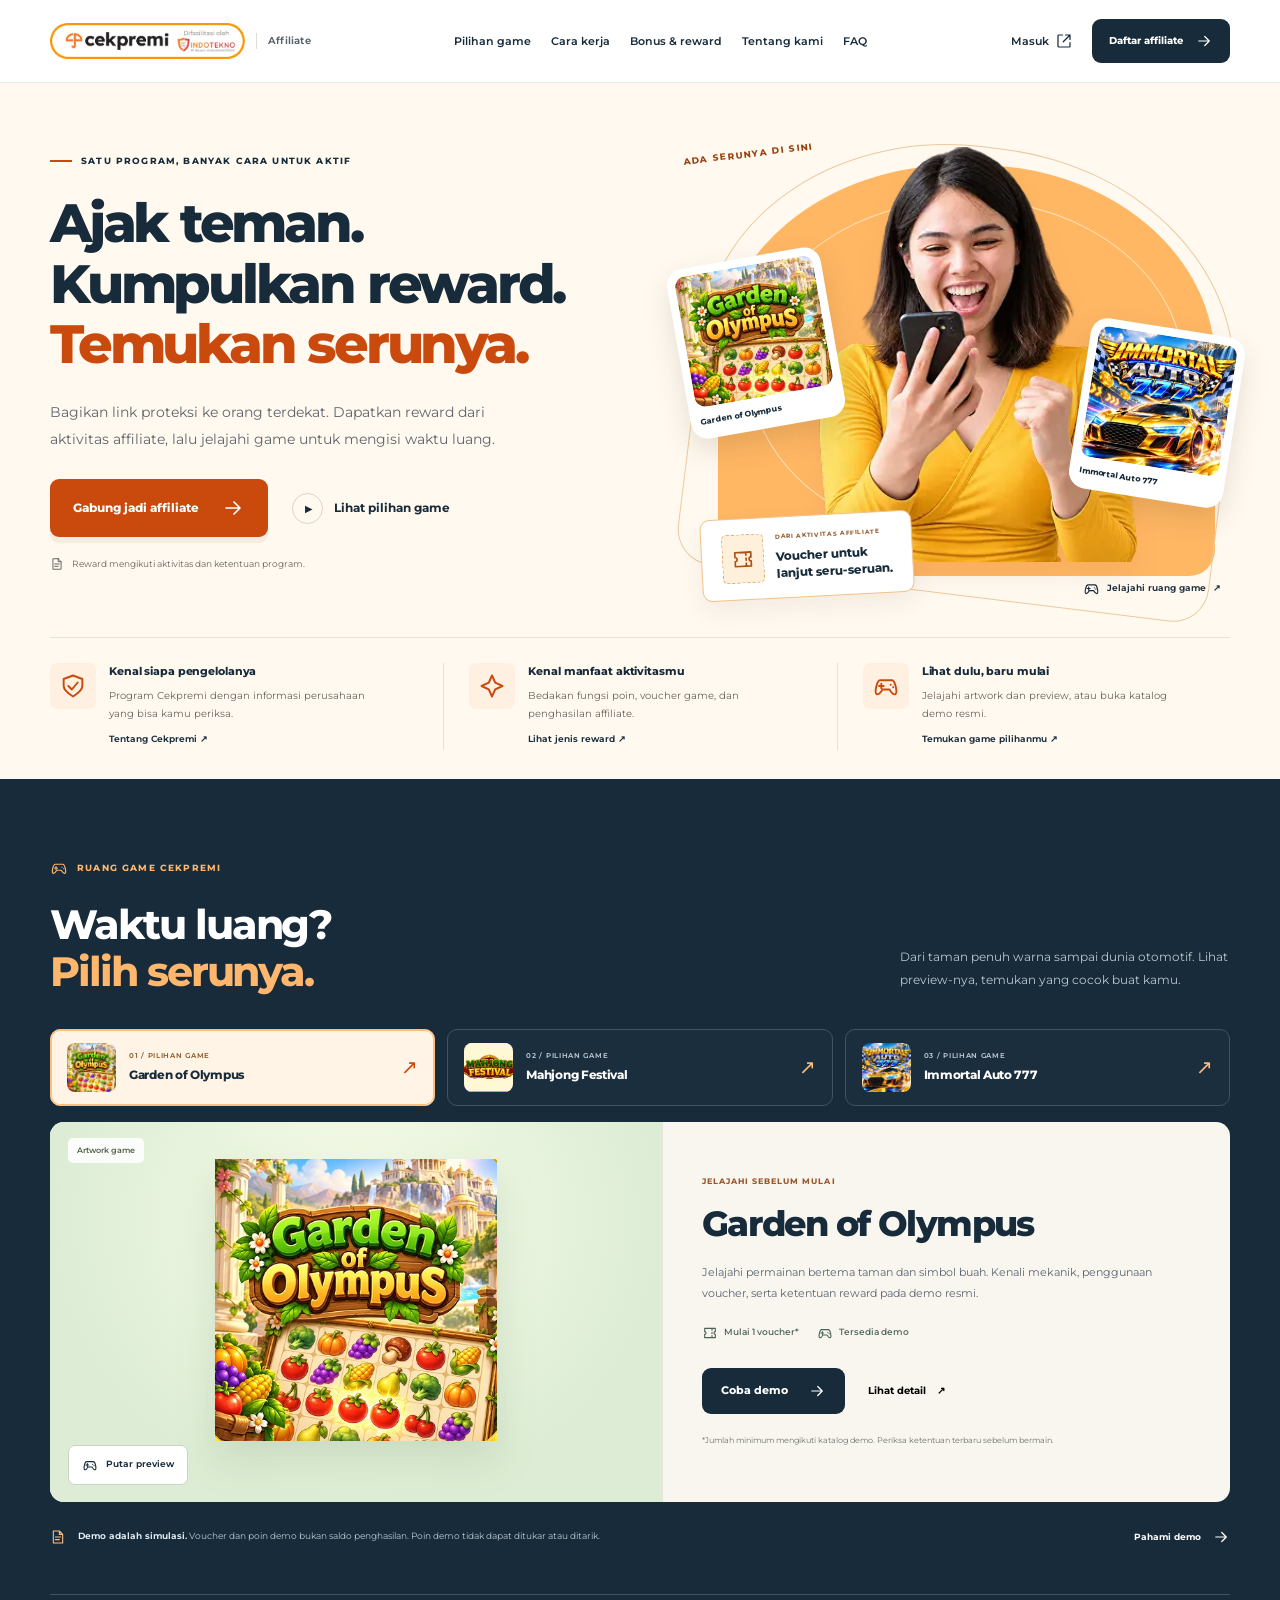
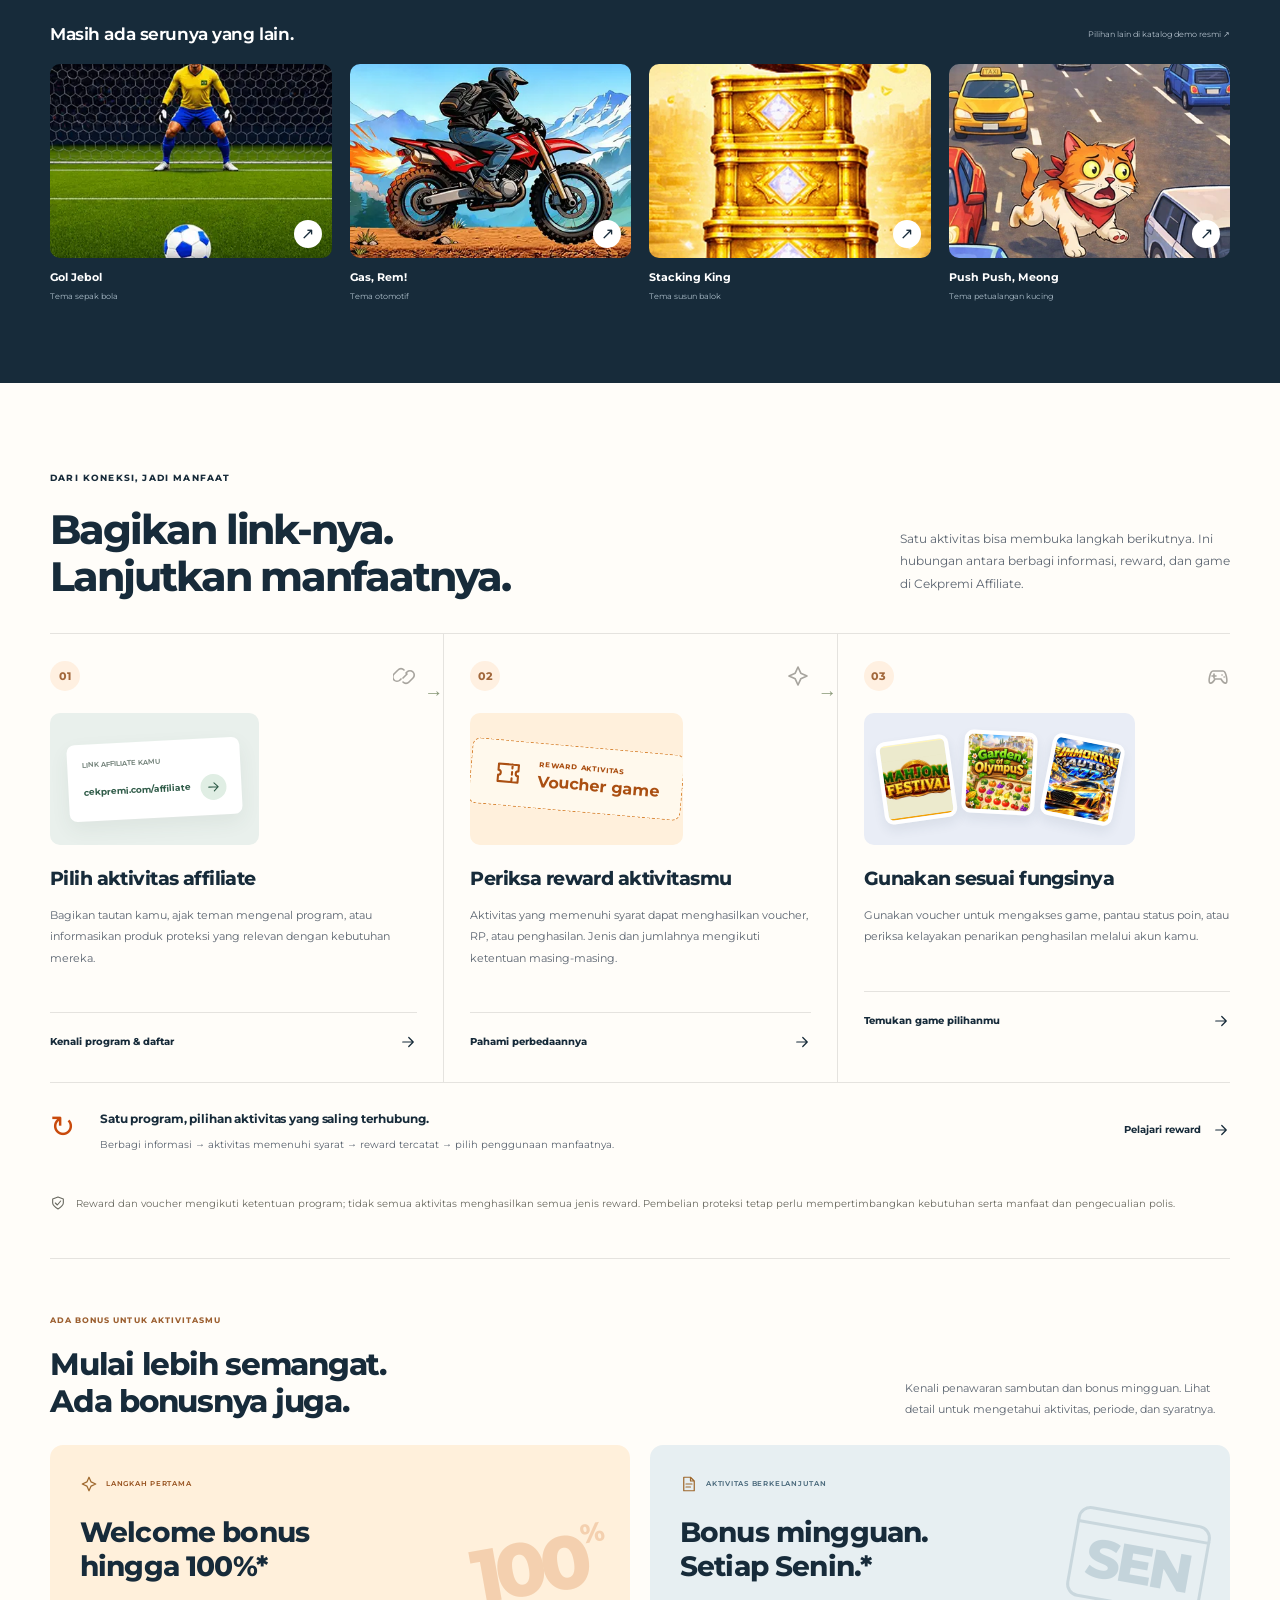
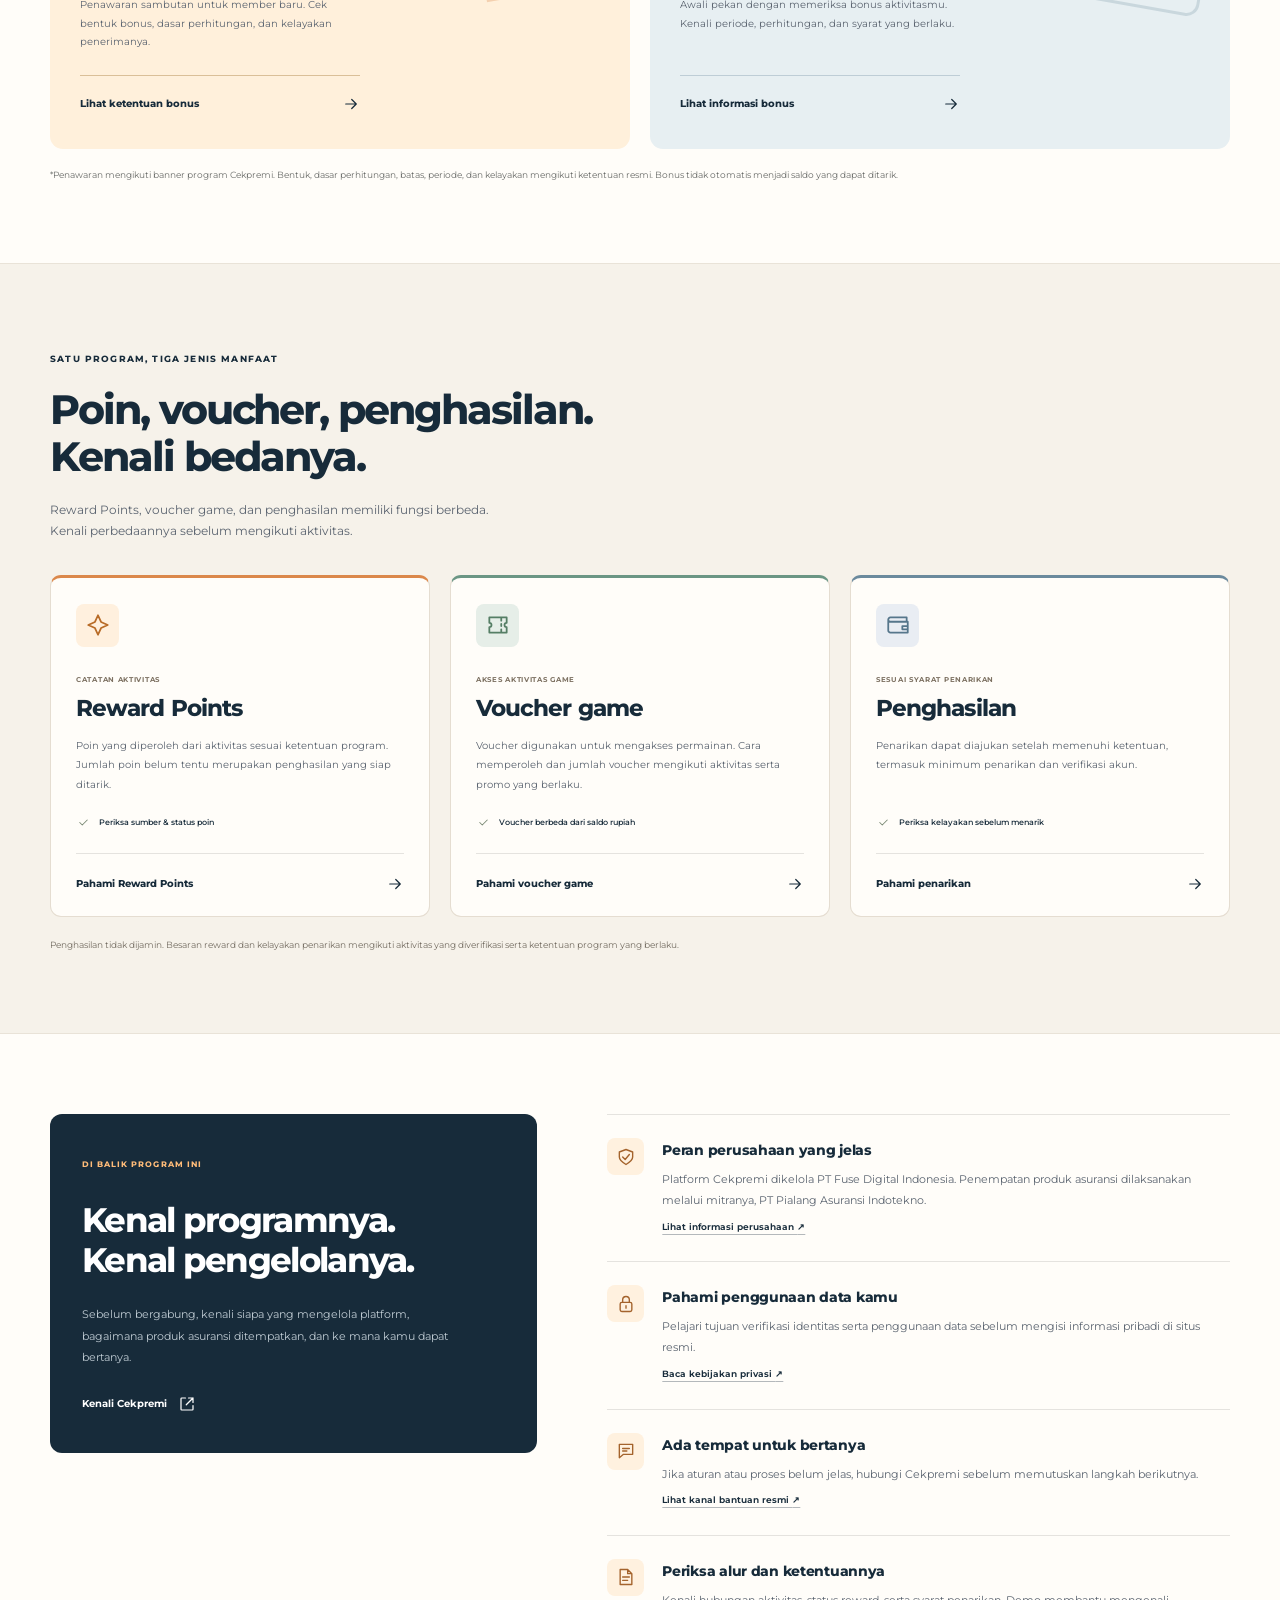
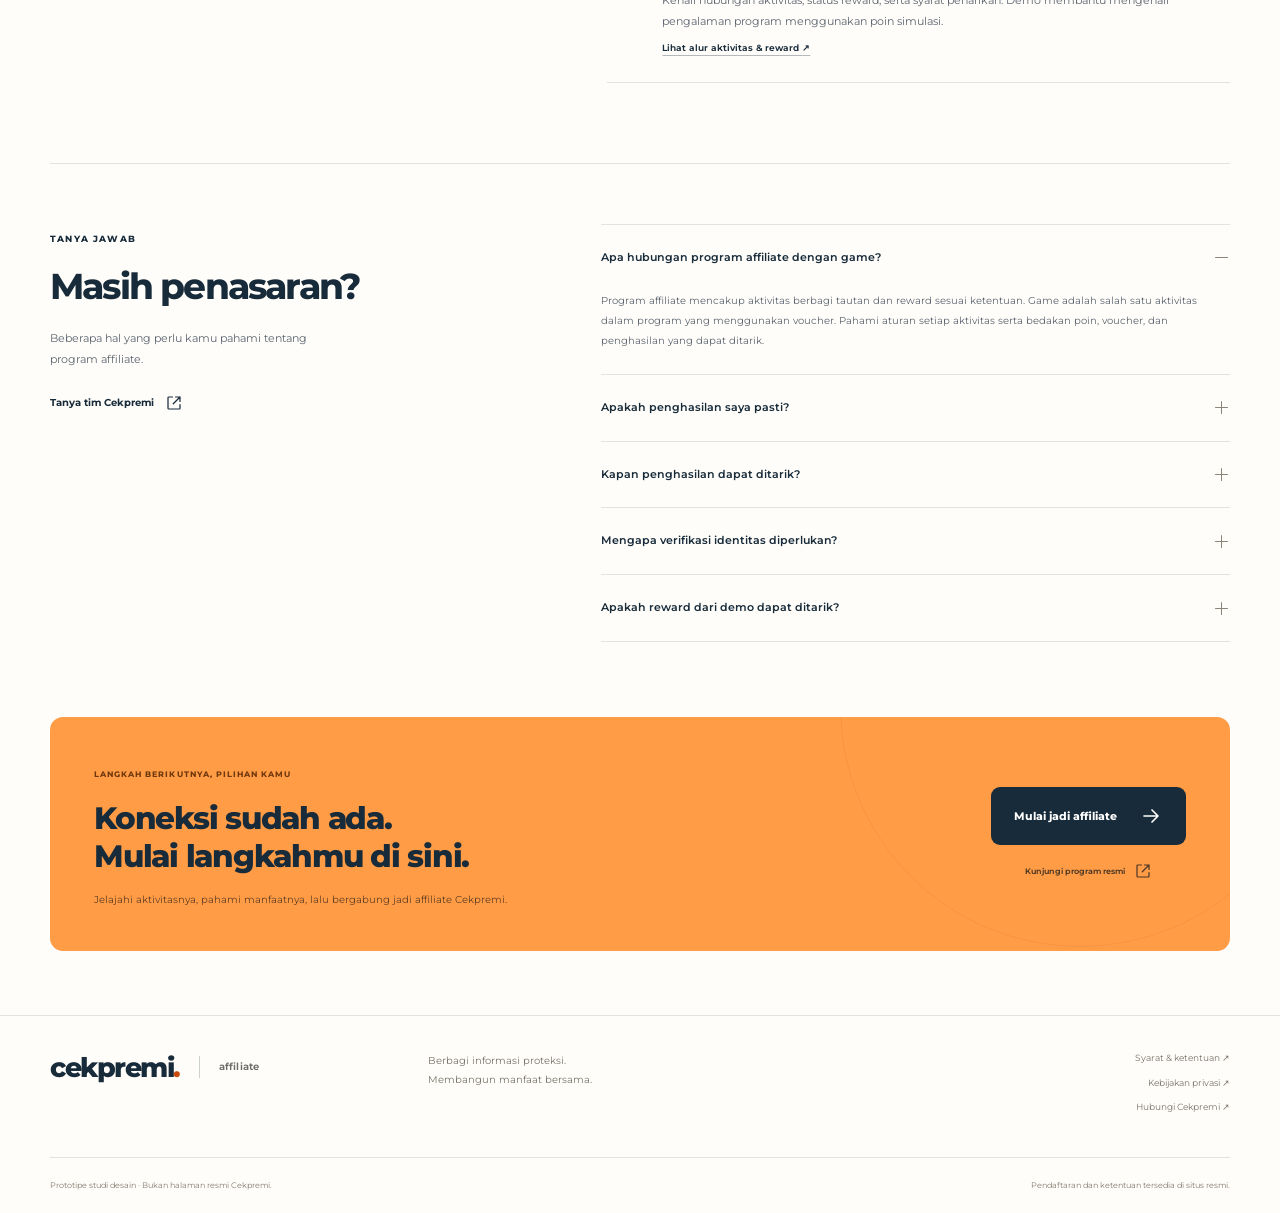
==== index.html @ 70b93140 "first commit" ====
<!doctype html>
<html lang="id">
<head>
  <meta charset="utf-8">
  <meta name="viewport" content="width=device-width, initial-scale=1">
  <meta name="theme-color" content="#172b3a">
  <meta name="description" content="Jelajahi game Cekpremi Affiliate, coba demo, dan pahami hubungan aktivitas affiliate, voucher, poin, serta penghasilan.">
  <title>Cekpremi Affiliate — Ajak teman, temukan serunya</title>
  <link rel="icon" href="assets/favicon.svg" type="image/svg+xml">
  <link rel="stylesheet" href="styles.css">
  <link rel="preload" href="assets/fonts/montserrat-latin.woff2" as="font" type="font/woff2" crossorigin>
  <link rel="stylesheet" href="campaign.css">
  <script src="script.js" defer></script>
</head>
<body>
  <svg class="icon-library" xmlns="http://www.w3.org/2000/svg" aria-hidden="true">
    <symbol id="i-arrow" viewBox="0 0 24 24"><path d="M5 12h14m-6-6 6 6-6 6"/></symbol>
    <symbol id="i-external" viewBox="0 0 24 24"><path d="M14 4h6v6m0-6-9 9M10 4H5a1 1 0 0 0-1 1v14a1 1 0 0 0 1 1h14a1 1 0 0 0 1-1v-5"/></symbol>
    <symbol id="i-check" viewBox="0 0 24 24"><path d="m6 12 4 4 8-8"/></symbol>
    <symbol id="i-shield" viewBox="0 0 24 24"><path d="M12 3 4 6v6c0 4 8 9 8 9s8-5 8-9V6l-8-3Z"/><path d="m8 12 3 3 5-6"/></symbol>
    <symbol id="i-link" viewBox="0 0 24 24"><path d="m10 14 4-4m-6 5-1 1a4 4 0 0 1-6-6l4-4a4 4 0 0 1 6 0m2 3 1-1a4 4 0 0 1 6 6l-4 4a4 4 0 0 1-6 0"/></symbol>
    <symbol id="i-points" viewBox="0 0 24 24"><path d="m12 3 2.8 6.2L21 12l-6.2 2.8L12 21l-2.8-6.2L3 12l6.2-2.8L12 3Z"/></symbol>
    <symbol id="i-ticket" viewBox="0 0 24 24"><path d="M4 5h16v5a2 2 0 0 0 0 4v5H4v-5a2 2 0 0 0 0-4V5Zm11 0v3m0 3v2m0 3v3"/></symbol>
    <symbol id="i-wallet" viewBox="0 0 24 24"><path d="M20 8V5H5a2 2 0 0 0 0 4h16v10H5a2 2 0 0 1-2-2V7m18 6h-5v3h5"/></symbol>
    <symbol id="i-file" viewBox="0 0 24 24"><path d="M14 3H5v18h14V8l-5-5Zm0 0v5h5M8 12h8m-8 4h6"/></symbol>
    <symbol id="i-chat" viewBox="0 0 24 24"><path d="M4 4h16v12H9l-5 4V4Zm4 5h8m-8 3h5"/></symbol>
    <symbol id="i-lock" viewBox="0 0 24 24"><rect x="5" y="10" width="14" height="11" rx="2"/><path d="M8 10V7a4 4 0 0 1 8 0v3m-4 4v3"/></symbol>
    <symbol id="i-game" viewBox="0 0 24 24"><path d="M7 7h10c3 0 5 11 3 12-2 1-5-4-5-4H9s-3 5-5 4C2 18 4 7 7 7Zm1 3v4m-2-2h4m6-1h.1m2 2h.1"/></symbol>
  </svg>

  <a class="skip-link" href="#main">Lewati ke konten utama</a>
  <header class="site-header">
    <div class="container header-inner">
      <a class="brand" href="#" aria-label="Cekpremi Affiliate, kembali ke atas">
        <img class="brand-logo" src="assets/brand/cekpremi-logo.webp" width="519" height="96" alt="Cekpremi, difasilitasi oleh Indotekno"><span class="brand-program">Affiliate</span>
      </a>
      <nav class="desktop-nav" aria-label="Navigasi utama">
        <a href="#games">Pilihan game</a><a href="#cara-kerja">Cara kerja</a><a href="#penawaran">Bonus &amp; reward</a><a href="#kepercayaan">Tentang kami</a><a href="#faq">FAQ</a>
      </nav>
      <div class="header-actions">
        <a class="login-link" href="https://www.cekpremi.com/login-from-cp?x=pjdklzX" target="_blank" rel="noopener noreferrer">Masuk <svg class="icon small"><use href="#i-external"/></svg></a>
        <button class="button button-small button-dark" type="button" data-open="registration">Daftar affiliate <svg class="icon small"><use href="#i-arrow"/></svg></button>
        <button class="menu-toggle" type="button" aria-expanded="false" aria-controls="mobile-nav" aria-label="Buka menu navigasi"><span></span><span></span></button>
      </div>
    </div>
    <nav id="mobile-nav" class="mobile-nav" aria-label="Navigasi seluler" hidden>
      <a href="#games">Pilihan game</a><a href="#cara-kerja">Cara kerja</a><a href="#penawaran">Bonus &amp; reward</a><a href="#kepercayaan">Tentang kami</a><a href="#faq">FAQ</a><a href="https://www.cekpremi.com/login-from-cp?x=pjdklzX" target="_blank" rel="noopener noreferrer">Masuk ke Cekpremi ↗</a>
    </nav>
  </header>

  <main id="main">
    <section class="hero campaign-hero" aria-labelledby="hero-title">
      <div class="container hero-grid">
        <div class="hero-copy">
          <span class="eyebrow"><span class="eyebrow-line"></span> SATU PROGRAM, BANYAK CARA UNTUK AKTIF</span>
          <h1 id="hero-title">Ajak teman.<br>Kumpulkan reward.<br><span class="accent-word">Temukan serunya.</span></h1>
          <p class="hero-lead">Bagikan link proteksi ke orang terdekat. Dapatkan reward dari aktivitas affiliate, lalu jelajahi game untuk mengisi waktu luang.</p>
          <div class="hero-actions"><button class="button button-orange" type="button" data-open="registration">Gabung jadi affiliate <svg class="icon"><use href="#i-arrow"/></svg></button><a class="text-link" href="#games"><span class="round-play" aria-hidden="true">▶</span>Lihat pilihan game</a></div>
          <p class="hero-note"><svg class="icon small"><use href="#i-file"/></svg>Reward mengikuti aktivitas dan ketentuan program.</p>
        </div>
        <div class="hero-art campaign-art" aria-label="Game dan aktivitas dalam program Cekpremi Affiliate">
          <div class="hero-orbit" aria-hidden="true"></div>
          <span class="hero-art-label">ADA SERUNYA DI SINI</span>
          <img class="member-portrait" src="assets/brand/member-portrait.webp" width="333" height="390" alt="Visual kampanye Cekpremi: perempuan memakai ponsel." fetchpriority="high">
          <div class="hero-game hero-game-garden"><img src="assets/games/garden-cover.webp" width="404" height="404" alt="Artwork Garden of Olympus"><span>Garden of Olympus</span></div>
          <div class="hero-game hero-game-auto"><img src="assets/games/immortal-cover.webp" width="404" height="404" alt="Artwork Immortal Auto 777"><span>Immortal Auto 777</span></div>
          <div class="hero-voucher"><span class="hero-voucher-icon"><svg class="icon"><use href="#i-ticket"/></svg></span><span><small>DARI AKTIVITAS AFFILIATE</small><strong>Voucher untuk<br>lanjut seru-seruan.</strong></span></div>
          <a class="hero-library-link" href="#games"><svg class="icon small"><use href="#i-game"/></svg>Jelajahi ruang game <span aria-hidden="true">↗</span></a>
        </div>
      </div>
      <div class="container hero-principles program-summary" aria-label="Ringkasan program sebelum bergabung">
        <article><svg class="icon"><use href="#i-shield"/></svg><div><strong>Kenal siapa pengelolanya</strong><p>Program Cekpremi dengan informasi perusahaan yang bisa kamu periksa.</p><a href="#kepercayaan">Tentang Cekpremi <span aria-hidden="true">↗</span></a></div></article>
        <article><svg class="icon"><use href="#i-points"/></svg><div><strong>Kenal manfaat aktivitasmu</strong><p>Bedakan fungsi poin, voucher game, dan penghasilan affiliate.</p><a href="#reward">Lihat jenis reward <span aria-hidden="true">↗</span></a></div></article>
        <article><svg class="icon"><use href="#i-game"/></svg><div><strong>Lihat dulu, baru mulai</strong><p>Jelajahi artwork dan preview, atau buka katalog demo resmi.</p><a href="#games">Temukan game pilihanmu <span aria-hidden="true">↗</span></a></div></article>
      </div>
    </section>

    <section id="games" class="section games-section" aria-labelledby="games-title">
      <div class="container">
        <div class="section-heading split-heading"><div><span class="eyebrow"><svg class="icon small"><use href="#i-game"/></svg> RUANG GAME CEKPREMI</span><h2 id="games-title">Waktu luang?<br><span>Pilih serunya.</span></h2></div><p>Dari taman penuh warna sampai dunia otomotif. Lihat preview-nya, temukan yang cocok buat kamu.</p></div>
        <div class="game-picker" role="tablist" aria-label="Pilih game unggulan">
          <button type="button" id="game-tab-garden" class="game-choice" role="tab" aria-selected="true" aria-controls="featured-game" data-game="garden"><img src="assets/games/garden-cover.webp" alt="" width="58" height="58"><span><small>01 / PILIHAN GAME</small><strong>Garden of Olympus</strong></span><span class="choice-arrow" aria-hidden="true">↗</span></button>
          <button type="button" id="game-tab-mahjong" class="game-choice" role="tab" aria-selected="false" aria-controls="featured-game" tabindex="-1" data-game="mahjong"><img src="assets/games/mahjong-cover.webp" alt="" width="58" height="58"><span><small>02 / PILIHAN GAME</small><strong>Mahjong Festival</strong></span><span class="choice-arrow" aria-hidden="true">↗</span></button>
          <button type="button" id="game-tab-immortal" class="game-choice" role="tab" aria-selected="false" aria-controls="featured-game" tabindex="-1" data-game="immortal"><img src="assets/games/immortal-cover.webp" alt="" width="58" height="58"><span><small>03 / PILIHAN GAME</small><strong>Immortal Auto 777</strong></span><span class="choice-arrow" aria-hidden="true">↗</span></button>
        </div>
        <article id="featured-game" class="featured-game" role="tabpanel" aria-labelledby="game-tab-garden" tabindex="0">
          <div class="game-visual"><span id="preview-status" class="visual-badge">Artwork game</span><img id="featured-game-image" src="assets/games/garden-cover.webp" alt="Artwork asli Garden of Olympus dari katalog Cekpremi." width="800" height="419" loading="lazy"><button id="preview-toggle" type="button" class="preview-toggle" aria-pressed="false"><svg class="icon small"><use href="#i-game"/></svg><span>Putar preview</span></button></div>
          <div class="featured-copy"><span class="eyebrow">JELAJAHI SEBELUM MULAI</span><h3 id="featured-game-title">Garden of Olympus</h3><p id="featured-game-description">Jelajahi permainan bertema taman dan simbol buah. Kenali mekanik, penggunaan voucher, serta ketentuan reward pada demo resmi.</p><div class="game-facts"><span><svg class="icon small"><use href="#i-ticket"/></svg>Mulai 1 voucher*</span><span><svg class="icon small"><use href="#i-game"/></svg>Tersedia demo</span></div><div class="featured-actions"><button class="button button-dark" type="button" data-demo>Coba demo <svg class="icon small"><use href="#i-arrow"/></svg></button><button class="text-link" type="button" data-game-details>Lihat detail <span aria-hidden="true">↗</span></button></div><p class="game-fineprint">*Jumlah minimum mengikuti katalog demo. Periksa ketentuan terbaru sebelum bermain.</p></div>
        </article>
        <div class="demo-disclosure"><svg class="icon small"><use href="#i-file"/></svg><p><strong>Demo adalah simulasi.</strong> Voucher dan poin demo bukan saldo penghasilan. Poin demo tidak dapat ditukar atau ditarik.</p><button class="text-link" type="button" data-open="game">Pahami demo <svg class="icon small"><use href="#i-arrow"/></svg></button></div>
        <div class="game-library">
          <div class="library-heading"><h3>Masih ada serunya yang lain.</h3><span>Pilihan lain di katalog demo resmi ↗</span></div>
          <div class="library-grid">
            <a class="library-game" href="https://www.cekpremi.com/affiliate/dashboard/dm/games/pjdklzX/Public-Page?x=pjdklzX&amp;project=Public-Page" target="_blank" rel="noopener noreferrer" aria-label="Lihat Gol Jebol di katalog demo resmi (tab baru)"><div class="library-game-art"><img src="assets/games/gol-cover.webp" width="404" height="404" loading="lazy" alt="Artwork Gol Jebol"><span class="library-arrow" aria-hidden="true">↗</span></div><strong>Gol Jebol</strong><small>Tema sepak bola</small></a>
            <a class="library-game" href="https://www.cekpremi.com/affiliate/dashboard/dm/games/pjdklzX/Public-Page?x=pjdklzX&amp;project=Public-Page" target="_blank" rel="noopener noreferrer" aria-label="Lihat Gas, Rem! di katalog demo resmi (tab baru)"><div class="library-game-art"><img src="assets/games/gas-cover.webp" width="404" height="404" loading="lazy" alt="Artwork Gas, Rem!"><span class="library-arrow" aria-hidden="true">↗</span></div><strong>Gas, Rem!</strong><small>Tema otomotif</small></a>
            <a class="library-game" href="https://www.cekpremi.com/affiliate/dashboard/dm/games/pjdklzX/Public-Page?x=pjdklzX&amp;project=Public-Page" target="_blank" rel="noopener noreferrer" aria-label="Lihat Stacking King di katalog demo resmi (tab baru)"><div class="library-game-art"><img src="assets/games/stacking-cover.webp" width="404" height="404" loading="lazy" alt="Artwork Stacking King"><span class="library-arrow" aria-hidden="true">↗</span></div><strong>Stacking King</strong><small>Tema susun balok</small></a>
            <a class="library-game" href="https://www.cekpremi.com/affiliate/dashboard/dm/games/pjdklzX/Public-Page?x=pjdklzX&amp;project=Public-Page" target="_blank" rel="noopener noreferrer" aria-label="Lihat Push Push, Meong di katalog demo resmi (tab baru)"><div class="library-game-art"><img src="assets/games/meong-cover.webp" width="404" height="404" loading="lazy" alt="Artwork Push Push, Meong"><span class="library-arrow" aria-hidden="true">↗</span></div><strong>Push Push, Meong</strong><small>Tema petualangan kucing</small></a>
          </div>
        </div>
      </div>
    </section>

    <section id="cara-kerja" class="section how-section" aria-labelledby="how-title">
      <div class="container">
        <div class="section-heading split-heading"><div><span class="eyebrow">DARI KONEKSI, JADI MANFAAT</span><h2 id="how-title">Bagikan link-nya.<br>Lanjutkan manfaatnya.</h2></div><p>Satu aktivitas bisa membuka langkah berikutnya. Ini hubungan antara berbagi informasi, reward, dan game di Cekpremi Affiliate.</p></div>
        <div class="activity-flow">
          <article class="activity-card"><div class="activity-top"><span class="step-number">01</span><span class="activity-icon"><svg class="icon"><use href="#i-link"/></svg></span></div><div class="activity-scene scene-share" aria-label="Ilustrasi tautan affiliate"><div class="share-sample"><small>LINK AFFILIATE KAMU</small><span>cekpremi.com/affiliate <svg class="icon"><use href="#i-arrow"/></svg></span></div></div><h3>Pilih aktivitas affiliate</h3><p>Bagikan tautan kamu, ajak teman mengenal program, atau informasikan produk proteksi yang relevan dengan kebutuhan mereka.</p><div class="activity-tags"><span>Bagikan tautan</span><span>Ajak teman</span><span>Informasikan proteksi</span></div><button class="card-link" type="button" data-open="registration">Kenali program &amp; daftar <svg class="icon small"><use href="#i-arrow"/></svg></button></article>
          <article class="activity-card"><div class="activity-top"><span class="step-number">02</span><span class="activity-icon"><svg class="icon"><use href="#i-points"/></svg></span></div><div class="activity-scene scene-voucher" aria-label="Ilustrasi voucher game"><div class="sample-ticket"><svg class="icon"><use href="#i-ticket"/></svg><span><small>REWARD AKTIVITAS</small><strong>Voucher game</strong></span></div></div><h3>Periksa reward aktivitasmu</h3><p>Aktivitas yang memenuhi syarat dapat menghasilkan voucher, RP, atau penghasilan. Jenis dan jumlahnya mengikuti ketentuan masing-masing.</p><div class="activity-tags"><span>Voucher game</span><span>Reward Points</span><span>Penghasilan affiliate</span></div><a class="card-link" href="#reward">Pahami perbedaannya <svg class="icon small"><use href="#i-arrow"/></svg></a></article>
          <article class="activity-card"><div class="activity-top"><span class="step-number">03</span><span class="activity-icon"><svg class="icon"><use href="#i-game"/></svg></span></div><div class="activity-scene scene-games" aria-label="Pilihan game"><img src="assets/games/mahjong-cover.webp" width="73" height="83" loading="lazy" alt="Mahjong Festival"><img src="assets/games/garden-cover.webp" width="73" height="83" loading="lazy" alt="Garden of Olympus"><img src="assets/games/immortal-cover.webp" width="73" height="83" loading="lazy" alt="Immortal Auto 777"></div><h3>Gunakan sesuai fungsinya</h3><p>Gunakan voucher untuk mengakses game, pantau status poin, atau periksa kelayakan penarikan penghasilan melalui akun kamu.</p><div class="activity-tags"><span>Jelajahi game</span><span>Pantau progres</span><span>Periksa penarikan</span></div><a class="card-link" href="#games">Temukan game pilihanmu <svg class="icon small"><use href="#i-arrow"/></svg></a></article>
        </div>
        <div class="benefit-cycle"><span class="cycle-symbol" aria-hidden="true">↻</span><div><strong>Satu program, pilihan aktivitas yang saling terhubung.</strong><p>Berbagi informasi → aktivitas memenuhi syarat → reward tercatat → pilih penggunaan manfaatnya.</p></div><a class="text-link" href="#reward">Pelajari reward <svg class="icon small"><use href="#i-arrow"/></svg></a></div>
        <div class="how-footnote"><svg class="icon small"><use href="#i-shield"/></svg><p>Reward dan voucher mengikuti ketentuan program; tidak semua aktivitas menghasilkan semua jenis reward. Pembelian proteksi tetap perlu mempertimbangkan kebutuhan serta manfaat dan pengecualian polis.</p></div>
        <div id="penawaran" class="offers-area" aria-labelledby="offers-title">
          <div class="offers-heading"><div><span class="eyebrow">ADA BONUS UNTUK AKTIVITASMU</span><h3 id="offers-title">Mulai lebih semangat.<br>Ada bonusnya juga.</h3></div><p>Kenali penawaran sambutan dan bonus mingguan. Lihat detail untuk mengetahui aktivitas, periode, dan syaratnya.</p></div>
          <div class="offers-grid">
            <article class="offer-card"><div class="offer-label"><svg class="icon small"><use href="#i-points"/></svg><span>LANGKAH PERTAMA</span></div><span class="offer-graphic" aria-hidden="true">100<small>%</small></span><h4>Welcome bonus<br>hingga 100%*</h4><p>Penawaran sambutan untuk member baru. Cek bentuk bonus, dasar perhitungan, dan kelayakan penerimanya.</p><button class="card-link" type="button" data-open="welcome">Lihat ketentuan bonus <svg class="icon small"><use href="#i-arrow"/></svg></button></article>
            <article class="offer-card"><div class="offer-label"><svg class="icon small"><use href="#i-file"/></svg><span>AKTIVITAS BERKELANJUTAN</span></div><span class="offer-graphic offer-graphic-calendar" aria-hidden="true">SEN</span><h4>Bonus mingguan.<br>Setiap Senin.*</h4><p>Awali pekan dengan memeriksa bonus aktivitasmu. Kenali periode, perhitungan, dan syarat yang berlaku.</p><button class="card-link" type="button" data-open="weekly">Lihat informasi bonus <svg class="icon small"><use href="#i-arrow"/></svg></button></article>
          </div>
          <p class="offers-note">*Penawaran mengikuti banner program Cekpremi. Bentuk, dasar perhitungan, batas, periode, dan kelayakan mengikuti ketentuan resmi. Bonus tidak otomatis menjadi saldo yang dapat ditarik.</p>
        </div>
      </div>
    </section>

    <section id="reward" class="section rewards-section" aria-labelledby="reward-title">
      <div class="container">
        <div class="section-heading centered"><span class="eyebrow">SATU PROGRAM, TIGA JENIS MANFAAT</span><h2 id="reward-title">Poin, voucher, penghasilan.<br>Kenali bedanya.</h2><p>Reward Points, voucher game, dan penghasilan memiliki fungsi berbeda.<br class="desktop-break"> Kenali perbedaannya sebelum mengikuti aktivitas.</p></div>
        <div class="reward-grid">
          <article class="reward-card"><span class="reward-icon points"><svg class="icon"><use href="#i-points"/></svg></span><span class="card-category">CATATAN AKTIVITAS</span><h3>Reward Points</h3><p>Poin yang diperoleh dari aktivitas sesuai ketentuan program. Jumlah poin belum tentu merupakan penghasilan yang siap ditarik.</p><div class="card-rule"><svg class="icon small"><use href="#i-check"/></svg>Periksa sumber &amp; status poin</div><button class="card-link" type="button" data-reward="points">Pahami Reward Points <svg class="icon small"><use href="#i-arrow"/></svg></button></article>
          <article class="reward-card"><span class="reward-icon voucher"><svg class="icon"><use href="#i-ticket"/></svg></span><span class="card-category">AKSES AKTIVITAS GAME</span><h3>Voucher game</h3><p>Voucher digunakan untuk mengakses permainan. Cara memperoleh dan jumlah voucher mengikuti aktivitas serta promo yang berlaku.</p><div class="card-rule"><svg class="icon small"><use href="#i-check"/></svg>Voucher berbeda dari saldo rupiah</div><button class="card-link" type="button" data-reward="voucher">Pahami voucher game <svg class="icon small"><use href="#i-arrow"/></svg></button></article>
          <article class="reward-card"><span class="reward-icon income"><svg class="icon"><use href="#i-wallet"/></svg></span><span class="card-category">SESUAI SYARAT PENARIKAN</span><h3>Penghasilan</h3><p>Penarikan dapat diajukan setelah memenuhi ketentuan, termasuk minimum penarikan dan verifikasi akun.</p><div class="card-rule"><svg class="icon small"><use href="#i-check"/></svg>Periksa kelayakan sebelum menarik</div><button class="card-link" type="button" data-reward="income">Pahami penarikan <svg class="icon small"><use href="#i-arrow"/></svg></button></article>
        </div>
        <p class="reward-disclaimer">Penghasilan tidak dijamin. Besaran reward dan kelayakan penarikan mengikuti aktivitas yang diverifikasi serta ketentuan program yang berlaku.</p>
      </div>
    </section>

    <section id="kepercayaan" class="section trust-section" aria-labelledby="trust-title">
      <div class="container trust-grid">
        <div class="trust-copy"><span class="eyebrow">DI BALIK PROGRAM INI</span><h2 id="trust-title">Kenal programnya.<br>Kenal pengelolanya.</h2><p>Sebelum bergabung, kenali siapa yang mengelola platform, bagaimana produk asuransi ditempatkan, dan ke mana kamu dapat bertanya.</p><a class="text-link" href="https://www.cekpremi.com/tentang-kami" target="_blank" rel="noopener noreferrer">Kenali Cekpremi <svg class="icon small"><use href="#i-external"/></svg></a></div>
        <div class="trust-list">
          <article class="trust-item"><span class="trust-item-icon"><svg class="icon"><use href="#i-shield"/></svg></span><div><h3>Peran perusahaan yang jelas</h3><p>Platform Cekpremi dikelola PT Fuse Digital Indonesia. Penempatan produk asuransi dilaksanakan melalui mitranya, PT Pialang Asuransi Indotekno.</p><a href="https://www.cekpremi.com/tentang-kami" target="_blank" rel="noopener noreferrer">Lihat informasi perusahaan <span aria-hidden="true">↗</span></a></div></article>
          <article class="trust-item"><span class="trust-item-icon"><svg class="icon"><use href="#i-lock"/></svg></span><div><h3>Pahami penggunaan data kamu</h3><p>Pelajari tujuan verifikasi identitas serta penggunaan data sebelum mengisi informasi pribadi di situs resmi.</p><a href="https://www.cekpremi.com/kebijakan-privasi" target="_blank" rel="noopener noreferrer">Baca kebijakan privasi <span aria-hidden="true">↗</span></a></div></article>
          <article class="trust-item"><span class="trust-item-icon"><svg class="icon"><use href="#i-chat"/></svg></span><div><h3>Ada tempat untuk bertanya</h3><p>Jika aturan atau proses belum jelas, hubungi Cekpremi sebelum memutuskan langkah berikutnya.</p><a href="https://www.cekpremi.com/kontak" target="_blank" rel="noopener noreferrer">Lihat kanal bantuan resmi <span aria-hidden="true">↗</span></a></div></article>
          <article class="trust-item"><span class="trust-item-icon"><svg class="icon"><use href="#i-file"/></svg></span><div><h3>Periksa alur dan ketentuannya</h3><p>Kenali hubungan aktivitas, status reward, serta syarat penarikan. Demo membantu mengenali pengalaman program menggunakan poin simulasi.</p><a href="#cara-kerja">Lihat alur aktivitas &amp; reward <span aria-hidden="true">↗</span></a></div></article>
        </div>
      </div>
    </section>

    <section id="faq" class="section faq-section" aria-labelledby="faq-title">
      <div class="container faq-grid"><div class="faq-intro"><span class="eyebrow">TANYA JAWAB</span><h2 id="faq-title">Masih penasaran?</h2><p>Beberapa hal yang perlu kamu pahami tentang program affiliate.</p><a class="text-link" href="https://www.cekpremi.com/kontak" target="_blank" rel="noopener noreferrer">Tanya tim Cekpremi <svg class="icon small"><use href="#i-external"/></svg></a></div>
        <div class="faq-list">
          <details open><summary>Apa hubungan program affiliate dengan game?<span class="faq-plus" aria-hidden="true"></span></summary><div class="faq-answer">Program affiliate mencakup aktivitas berbagi tautan dan reward sesuai ketentuan. Game adalah salah satu aktivitas dalam program yang menggunakan voucher. Pahami aturan setiap aktivitas serta bedakan poin, voucher, dan penghasilan yang dapat ditarik.</div></details>
          <details><summary>Apakah penghasilan saya pasti?<span class="faq-plus" aria-hidden="true"></span></summary><div class="faq-answer">Tidak ada jaminan penghasilan. Reward mengikuti aktivitas yang memenuhi ketentuan program. Estimasi atau jumlah poin tidak otomatis menjadi saldo yang dapat ditarik; periksa status, batas minimum, dan ketentuan yang berlaku.</div></details>
          <details><summary>Kapan penghasilan dapat ditarik?<span class="faq-plus" aria-hidden="true"></span></summary><div class="faq-answer">Menurut informasi program Cekpremi, penarikan dapat diajukan saat akun sudah terverifikasi dan saldo memenuhi minimum penarikan. Periksa nilai minimum, status reward, serta ketentuan terbaru melalui akun resmi kamu.</div></details>
          <details><summary>Mengapa verifikasi identitas diperlukan?<span class="faq-plus" aria-hidden="true"></span></summary><div class="faq-answer">Verifikasi membantu memastikan penghasilan ditarik oleh pemilik akun yang benar. Baca tujuan penggunaan data pada kebijakan privasi Cekpremi sebelum memberikan KTP atau informasi pribadi lainnya.</div></details>
          <details><summary>Apakah reward dari demo dapat ditarik?<span class="faq-plus" aria-hidden="true"></span></summary><div class="faq-answer">Tidak. Voucher dan Reward Points pada demo digunakan untuk simulasi. Poin demo tidak dapat digunakan sebagai penghasilan, ditukar, atau ditarik.</div></details>
        </div>
      </div>
    </section>

    <section class="closing-section" aria-labelledby="closing-title"><div class="container"><div class="closing-banner"><div><span class="eyebrow">LANGKAH BERIKUTNYA, PILIHAN KAMU</span><h2 id="closing-title">Koneksi sudah ada.<br>Mulai langkahmu di sini.</h2><p>Jelajahi aktivitasnya, pahami manfaatnya, lalu bergabung jadi affiliate Cekpremi.</p></div><div class="closing-actions"><button class="button button-cream" type="button" data-open="registration">Mulai jadi affiliate <svg class="icon"><use href="#i-arrow"/></svg></button><a href="https://www.cekpremi.com/affiliate/home?x=pjdklzX" target="_blank" rel="noopener noreferrer">Kunjungi program resmi <svg class="icon small"><use href="#i-external"/></svg></a></div></div></div></section>
  </main>

  <footer class="site-footer"><div class="container"><div class="footer-top"><a class="brand" href="#" aria-label="Cekpremi Affiliate, kembali ke atas"><span class="brand-name">cekpremi<span class="brand-dot">.</span></span><span class="brand-divider"></span><span class="brand-program">affiliate</span></a><p>Berbagi informasi proteksi.<br>Membangun manfaat bersama.</p><div class="footer-links"><a href="https://www.cekpremi.com/syarat-ketentuan" target="_blank" rel="noopener noreferrer">Syarat &amp; ketentuan <span aria-hidden="true">↗</span></a><a href="https://www.cekpremi.com/kebijakan-privasi" target="_blank" rel="noopener noreferrer">Kebijakan privasi <span aria-hidden="true">↗</span></a><a href="https://www.cekpremi.com/kontak" target="_blank" rel="noopener noreferrer">Hubungi Cekpremi <span aria-hidden="true">↗</span></a></div></div><div class="footer-bottom"><span>Prototipe studi desain · Bukan halaman resmi Cekpremi.</span><span>Pendaftaran dan ketentuan tersedia di situs resmi.</span></div></div></footer>

  <aside class="mobile-conversion" aria-label="Bergabung dengan program affiliate"><div><strong>Cekpremi Affiliate</strong><small>Berbagi manfaat, temukan serunya.</small></div><button class="button button-orange" type="button" data-open="registration">Gabung sekarang <svg class="icon small"><use href="#i-arrow"/></svg></button></aside>

  <dialog id="reward-dialog" class="modal" aria-labelledby="reward-dialog-title"><div class="modal-top"><span class="eyebrow">PAHAMI SEBELUM MENGGUNAKAN</span><button class="modal-close" type="button" data-close aria-label="Tutup penjelasan reward">×</button></div><h2 id="reward-dialog-title">Tentang reward</h2><div class="reward-tabs" role="tablist" aria-label="Jenis reward"><button id="tab-points" type="button" role="tab" aria-selected="true" aria-controls="reward-panel" data-tab="points">Poin</button><button id="tab-voucher" type="button" role="tab" aria-selected="false" aria-controls="reward-panel" tabindex="-1" data-tab="voucher">Voucher</button><button id="tab-income" type="button" role="tab" aria-selected="false" aria-controls="reward-panel" tabindex="-1" data-tab="income">Penghasilan</button></div><div id="reward-panel" class="reward-panel" role="tabpanel" aria-labelledby="tab-points" tabindex="0"></div><a class="button button-dark modal-full-button" href="https://www.cekpremi.com/affiliate/home?x=pjdklzX" target="_blank" rel="noopener noreferrer">Periksa ketentuan di Cekpremi <svg class="icon small"><use href="#i-external"/></svg></a><p class="modal-note">Nilai dan status reward mengikuti ketentuan yang ditampilkan pada akun resmi kamu.</p></dialog>

  <dialog id="registration-dialog" class="modal" aria-labelledby="registration-title"><div class="modal-top"><span class="eyebrow">LANJUT KE SITUS RESMI</span><button class="modal-close" type="button" data-close aria-label="Tutup informasi pendaftaran">×</button></div><span class="dialog-feature-icon"><svg class="icon"><use href="#i-link"/></svg></span><h2 id="registration-title">Langkah pertama,<br>kenali ketentuannya.</h2><p>Kamu akan melanjutkan pendaftaran di situs resmi Cekpremi. Pelajari ketentuan program dan kebijakan privasi sebelum memberikan data pribadi.</p><ul class="dialog-checklist"><li><svg class="icon small"><use href="#i-check"/></svg>Pahami aktivitas dan cara memperoleh reward</li><li><svg class="icon small"><use href="#i-check"/></svg>Periksa syarat penggunaan serta penarikan</li><li><svg class="icon small"><use href="#i-check"/></svg>Baca ketentuan penggunaan data pribadi</li></ul><a class="button button-orange modal-full-button" href="https://www.cekpremi.com/login-from-cp?x=pjdklzX" target="_blank" rel="noopener noreferrer">Lanjut ke Cekpremi <svg class="icon small"><use href="#i-external"/></svg></a><p class="modal-note">Membuka cekpremi.com di tab baru. Tidak ada data yang diminta pada prototipe ini.</p></dialog>

  <dialog id="game-dialog" class="modal" aria-labelledby="game-title"><div class="modal-top"><span class="eyebrow">TENTANG GAME &amp; DEMO</span><button class="modal-close" type="button" data-close aria-label="Tutup informasi demo">×</button></div><span class="dialog-feature-icon"><svg class="icon"><use href="#i-game"/></svg></span><h2 id="game-title">Kenali aktivitasnya.<br>Pahami reward-nya.</h2><p>Aktivitas game dalam program menggunakan voucher. Sebelum bermain, periksa jumlah voucher yang digunakan, mekanik permainan, serta ketentuan reward.</p><div class="info-box"><strong>Demo adalah simulasi.</strong><p>Voucher dan poin demo bukan saldo penghasilan. Poin yang diperoleh pada demo tidak dapat dipakai, ditukar, atau ditarik.</p></div><p class="modal-note">Aturan demo dan program sesungguhnya dapat berbeda. Gunakan informasi terbaru pada situs resmi sebagai rujukan.</p><button class="button button-dark modal-full-button" type="button" data-close>Saya mengerti <svg class="icon small"><use href="#i-check"/></svg></button></dialog>
  <dialog id="game-detail-dialog" class="modal" aria-labelledby="game-detail-title"><div class="modal-top"><span class="eyebrow">KENALI GAME PILIHAN KAMU</span><button class="modal-close" type="button" data-close aria-label="Tutup detail game">×</button></div><img id="game-detail-cover" class="detail-cover" src="assets/games/garden-cover.webp" width="80" height="80" alt=""><h2 id="game-detail-title">Garden of Olympus</h2><p id="game-detail-description"></p><ul class="dialog-checklist"><li><svg class="icon small"><use href="#i-ticket"/></svg>Minimum pada katalog demo: 1 voucher. Periksa ketentuan terbaru pada game yang dipilih.</li><li><svg class="icon small"><use href="#i-file"/></svg>Baca mekanik, aturan penggunaan voucher, serta ketentuan perolehan poin sebelum bermain.</li></ul><div class="info-box"><strong>Kamu akan membuka katalog demo resmi.</strong><p>Pilih game yang ingin dicoba di katalog tersebut. Voucher dan poin demo adalah simulasi; poin demo tidak dapat ditukar atau ditarik.</p></div><a class="button button-dark modal-full-button demo-destination" href="https://www.cekpremi.com/affiliate/dashboard/dm/games/pjdklzX/Public-Page?x=pjdklzX&amp;project=Public-Page" target="_blank" rel="noopener noreferrer">Buka katalog demo <svg class="icon small"><use href="#i-external"/></svg></a></dialog>
  <dialog id="welcome-dialog" class="modal offer-dialog" aria-labelledby="welcome-title"><div class="modal-top"><span class="eyebrow">SEBELUM MENGIKUTI PENAWARAN</span><button class="modal-close" type="button" data-close aria-label="Tutup bonus sambutan">×</button></div><span class="dialog-feature-icon"><svg class="icon"><use href="#i-points"/></svg></span><h2 id="welcome-title">Pahami bonus<br>sambutan kamu.</h2><p>Halaman program Cekpremi menyebut welcome bonus hingga 100%. Untuk memahami manfaatnya, periksa dasar persentase dan ketentuan penawaran yang berlaku.</p><dl class="offer-checklist"><div><dt>Dasar &amp; bentuk bonus</dt><dd>100% dihitung dari nilai apa? Apakah bonus berupa poin, voucher, atau manfaat lain?</dd></div><div><dt>Syarat &amp; batas</dt><dd>Siapa yang berhak, aktivitas apa yang diperlukan, dan berapa maksimum bonusnya?</dd></div><div><dt>Periode &amp; penggunaan</dt><dd>Kapan bonus berlaku, bagaimana cara klaim, dan apa syarat penggunaannya?</dd></div></dl><div class="info-box"><strong>Rincian penawaran perlu diperiksa.</strong><p>Penjelasan ini tidak menetapkan besaran atau syarat bonus. Konfirmasikan ketentuannya melalui situs atau tim Cekpremi sebelum mengikuti penawaran.</p></div><a class="button button-dark modal-full-button" href="https://www.cekpremi.com/affiliate/home?x=pjdklzX" target="_blank" rel="noopener noreferrer">Lihat penawaran resmi <svg class="icon small"><use href="#i-external"/></svg></a><a class="offer-help" href="https://www.cekpremi.com/kontak" target="_blank" rel="noopener noreferrer">Tanyakan ketentuan kepada Cekpremi ↗</a></dialog>
  <dialog id="weekly-dialog" class="modal offer-dialog" aria-labelledby="weekly-title"><div class="modal-top"><span class="eyebrow">KENALI PERIODE DAN PERSYARATANNYA</span><button class="modal-close" type="button" data-close aria-label="Tutup bonus mingguan">×</button></div><span class="dialog-feature-icon"><svg class="icon"><use href="#i-file"/></svg></span><h2 id="weekly-title">Pahami bonus<br>mingguan kamu.</h2><p>Halaman program menyebut bonus mingguan setiap Senin. Periksa aktivitas yang dihitung, arti jadwal tersebut, dan syarat penerima bonus.</p><dl class="offer-checklist"><div><dt>Aktivitas &amp; periode</dt><dd>Aktivitas apa yang dihitung dan kapan periode perhitungannya dimulai serta berakhir?</dd></div><div><dt>Perhitungan &amp; kelayakan</dt><dd>Bagaimana bonus dihitung, apa bentuknya, dan apakah ada batas atau syarat penerima?</dd></div><div><dt>Jadwal &amp; klaim</dt><dd>Apakah Senin adalah waktu perhitungan, pemberian, atau klaim? Apakah ada langkah tambahan?</dd></div></dl><div class="info-box"><strong>Jadwal tidak berarti bonus otomatis.</strong><p>Besaran, kelayakan, dan cara memperoleh bonus mengikuti aturan program. Periksa ketentuan terbaru sebelum merencanakan aktivitas kamu.</p></div><a class="button button-dark modal-full-button" href="https://www.cekpremi.com/affiliate/home?x=pjdklzX" target="_blank" rel="noopener noreferrer">Lihat penawaran resmi <svg class="icon small"><use href="#i-external"/></svg></a><a class="offer-help" href="https://www.cekpremi.com/kontak" target="_blank" rel="noopener noreferrer">Tanyakan ketentuan kepada Cekpremi ↗</a></dialog>
</body>
</html>
---- styles.css ----
/* Cekpremi affiliate — local design prototype. No build step or external assets. */
:root{--paper:#fcfbf8;--white:#fff;--ink:#203c34;--body:#5b6761;--orange:#dc652b;--orange-dark:#ba4d1b;--sage:#e9eee7;--line:#dfe3dc;--cream:#f3ecdf;--radius:20px;--container:1160px}
*,*::before,*::after{box-sizing:border-box}
html{scroll-behavior:smooth;scroll-padding-top:110px}
body{margin:0;background:var(--paper);color:var(--ink);font-family:"Segoe UI",Arial,sans-serif;font-size:16px;line-height:1.65;-webkit-font-smoothing:antialiased}
body.modal-open{overflow:hidden}
button,a,input{ -webkit-tap-highlight-color:transparent }
button{font:inherit;cursor:pointer}
a{color:inherit;text-decoration:none}
button:disabled{cursor:default}
img{max-width:100%;display:block}
h1,h2,h3,p{margin:0}
h1,h2,h3{font-weight:650;letter-spacing:-.045em;line-height:1.14}
button:focus-visible,a:focus-visible,summary:focus-visible,[tabindex]:focus-visible{outline:3px solid var(--orange);outline-offset:5px}
::selection{background:#f8d7bd;color:var(--ink)}
[hidden]{display:none!important}
.container{width:min(var(--container),calc(100% - 96px));margin-inline:auto}
.icon-library{position:absolute;width:0;height:0;overflow:hidden}
.icon{width:24px;height:24px;fill:none;stroke:currentColor;stroke-width:1.65;stroke-linecap:round;stroke-linejoin:round;flex:0 0 auto}
.icon.small{width:18px;height:18px}
.skip-link{position:fixed;top:-100px;left:20px;padding:12px 20px;background:var(--ink);color:white;z-index:100}
.skip-link:focus{top:12px}
.site-header{position:sticky;top:0;background:rgb(252 251 248 / 96%);border-bottom:1px solid #e8e9e2;z-index:20;backdrop-filter:blur(16px)}
.header-inner{height:90px;display:flex;align-items:center;justify-content:space-between;gap:24px}
.brand{display:inline-flex;align-items:center;gap:7px;white-space:nowrap}
.brand-mark{width:30px;height:30px;fill:none;stroke:#e87535;stroke-width:2.4;stroke-linecap:round;stroke-linejoin:round}
.brand-name{font-size:27px;font-weight:750;letter-spacing:-1.5px;line-height:1}
.brand-dot{color:var(--orange)}
.brand-divider{height:22px;width:1px;background:#cdd3cb;margin-inline:8px}
.brand-program{font-size:13px;font-weight:550;color:#657368;letter-spacing:.02em}
.desktop-nav{display:flex;gap:27px;font-size:13px;font-weight:550}
.desktop-nav a,.login-link{transition:color .18s}
.desktop-nav a:hover,.login-link:hover{color:var(--orange)}
.header-actions{display:flex;align-items:center;gap:24px}
.login-link{display:inline-flex;align-items:center;gap:6px;font-size:13px;font-weight:600}
.button{border:1px solid transparent;display:inline-flex;align-items:center;justify-content:center;gap:22px;padding:17px 25px;border-radius:8px;font-size:14px;font-weight:650;line-height:1.4;min-height:56px;transition:background .18s,transform .18s,box-shadow .18s}
.button:hover{transform:translateY(-2px)}
.button:active{transform:translateY(0)}
.button-small{min-height:43px;padding:11px 16px;font-size:12px;gap:15px;border-radius:7px}
.button-dark{background:var(--ink);color:#fff}
.button-dark:hover{background:#315b4d}
.button-orange{background:#bf521c;color:#fff;box-shadow:0 5px 12px #aa4e1810}
.button-orange:hover{background:var(--orange-dark);box-shadow:0 8px 20px #aa4e1820}
.button-cream{background:#f6efdf;color:var(--ink)}
.button-cream:hover{background:white}
.text-link{display:inline-flex;gap:11px;align-items:center;font-size:13px;font-weight:650;border:0;padding:0;background:none;text-align:left;line-height:1.5}
.text-link:hover{color:var(--orange-dark)}
.menu-toggle{display:none;width:44px;height:44px;padding:10px;border:1px solid var(--line);border-radius:7px;background:none}
.menu-toggle span{display:block;height:1.5px;background:var(--ink);margin:5px 0;transition:transform .18s}
.menu-toggle[aria-expanded=true] span:first-child{transform:translateY(3.25px) rotate(45deg)}
.menu-toggle[aria-expanded=true] span:last-child{transform:translateY(-3.25px) rotate(-45deg)}
.mobile-nav{padding:8px 24px 22px;border-top:1px solid var(--line)}
.mobile-nav a{display:block;padding:12px 8px;font-size:15px}
.eyebrow{display:inline-flex;align-items:center;gap:9px;font-size:10px;font-weight:700;letter-spacing:.15em;line-height:1.6}
.eyebrow-line{width:22px;height:2px;background:var(--orange)}
.hero{padding-top:50px;background:linear-gradient(180deg,#fcfbf8 70%,#f8f8f1 100%)}
.hero-grid{display:grid;grid-template-columns:1.08fr 1fr;align-items:center;gap:28px;min-height:533px}
.hero-copy{padding:20px 0 32px}
.hero h1{font-size:clamp(44px,4.55vw,65px);line-height:1.14;letter-spacing:-.065em;margin-top:22px}
.accent-word{position:relative;display:inline-block;color:var(--orange)}
.accent-word svg{position:absolute;bottom:-9px;left:0;width:100%;height:15px;fill:none;stroke:#e7b490;stroke-width:2.5;stroke-linecap:round}
.hero-lead{max-width:445px;font-size:16px;line-height:1.8;color:var(--body);margin-top:30px}
.hero-actions{display:flex;align-items:center;gap:23px;margin-top:29px;flex-wrap:wrap}
.hero-note{display:flex;gap:8px;align-items:center;color:#65725f;font-size:10px;margin-top:20px}
.hero-note .icon{width:14px;height:14px}
.hero-art{position:relative;align-self:center;padding:12px 0 20px}
.hero-art>img{width:100%;height:auto}
.art-kicker{position:absolute;top:14px;left:30px;display:flex;align-items:center;gap:9px;font-size:11px;font-weight:550;z-index:1;transform:rotate(-4deg)}
.tiny-spark{font-size:25px;color:var(--orange);line-height:1}
.art-caption{position:relative;display:flex;gap:12px;align-items:center;max-width:340px;background:white;border:1px solid #e2e5dc;border-radius:12px;margin:-25px 0 0 78px;padding:15px 18px;box-shadow:0 12px 35px #29433509;font-size:10px;color:var(--body);transform:rotate(-2deg)}
.art-caption strong{display:block;font-size:12px;color:var(--ink);margin-bottom:1px;letter-spacing:-.01em}
.art-caption br{display:none}
.caption-check{display:grid;place-items:center;width:33px;height:33px;border-radius:50%;color:var(--ink);background:var(--sage);flex-shrink:0}
.caption-arrow{margin-left:auto;font-size:24px;color:var(--orange)}
.illustration-label{display:block;text-align:center;font-size:9px;color:#65725f;margin:12px 0 0 30px;letter-spacing:.06em}
.hero-principles{display:grid;grid-template-columns:1fr 1.2fr 1fr;gap:22px;padding:26px 0 30px;border-top:1px solid var(--line);margin-top:34px}
.hero-principles>div{display:flex;gap:12px;align-items:center;justify-content:center;font-size:11px;font-weight:550}
.hero-principles>div+div{border-left:1px solid var(--line)}
.hero-principles .icon{width:19px;height:19px;color:#6d8271}
.section{padding-block:96px;scroll-margin-top:15px}
.section-heading{margin-bottom:44px}
.section-heading h2,.trust-copy h2,.faq-intro h2{font-size:43px;line-height:1.18;margin-top:17px}
.split-heading{display:flex;align-items:flex-end;justify-content:space-between;gap:48px}
.split-heading>p{max-width:320px;padding-bottom:4px;font-size:14px;line-height:1.8;color:var(--body)}
.steps-grid{display:grid;grid-template-columns:repeat(3,1fr);gap:42px}
.step{border-top:1px solid #c9d3c7;padding-top:24px}
.step-top{display:flex;align-items:center;justify-content:space-between;color:#647a68;margin-bottom:30px}
.step-number{font-family:Georgia,serif;font-size:30px;line-height:1}
.step-top .icon{width:27px;height:27px}
.step h3{font-size:20px;letter-spacing:-.03em}
.step p{color:var(--body);font-size:13px;line-height:1.85;margin-top:13px;max-width:320px}
.how-footnote{display:flex;align-items:flex-start;gap:10px;margin-top:38px;padding:16px 20px;background:#f0f2eb;border-radius:8px;color:#526952;font-size:11px}
.how-footnote .icon{width:16px;height:16px;margin-top:1px}
.rewards-section{background:#f2f3ec;border-top:1px solid #e7e9df;border-bottom:1px solid #e7e9df}
.centered{text-align:center}
.centered>p{color:var(--body);font-size:14px;line-height:1.8;margin-top:20px}
.reward-grid{display:grid;grid-template-columns:repeat(3,1fr);gap:19px}
.reward-card{display:flex;flex-direction:column;align-items:flex-start;background:var(--paper);border:1px solid #e0e5d8;border-radius:14px;padding:30px 27px 23px}
.reward-icon{display:grid;place-items:center;width:49px;height:49px;border-radius:12px;margin-bottom:26px}
.reward-icon .icon{width:26px;height:26px}
.points{background:#f9e9d9;color:#a75c29}
.voucher{background:#e2e9df;color:#57734e}
.income{background:#e4e9ed;color:#526d7a}
.card-category{font-size:9px;font-weight:700;letter-spacing:.12em;color:#64715c;margin-bottom:10px}
.reward-card h3{font-size:25px;letter-spacing:-.04em}
.reward-card>p{font-size:12px;line-height:1.9;color:var(--body);margin-top:16px;margin-bottom:20px}
.card-rule{display:flex;gap:8px;align-items:center;font-size:10px;font-weight:550;margin-top:auto;line-height:1.5}
.card-rule .icon{width:15px;height:15px;color:#7a8e6e}
.card-link{width:100%;display:flex;align-items:center;justify-content:space-between;border:0;border-top:1px solid #dce1d6;padding:18px 0 0;margin-top:23px;background:transparent;color:var(--ink);font-size:11px;font-weight:650;text-align:left;min-height:43px}
.card-link:hover{color:var(--orange-dark)}
.reward-disclaimer{max-width:820px;margin:23px auto 0;text-align:center;font-size:10px;line-height:1.8;color:#65705f}
.game-note{display:flex;align-items:center;gap:20px;background:#e7ebe1;border-radius:12px;padding:24px 27px;margin-top:36px}
.game-note-icon{color:#667c60;flex-shrink:0}
.game-note-icon .icon{width:33px;height:33px}
.game-note>div:nth-child(2){max-width:665px}
.game-note h3{font-size:15px;letter-spacing:-.02em}
.game-note p{font-size:11px;color:#5c6a56;line-height:1.8;margin-top:7px}
.game-note .text-link{margin-left:auto;white-space:nowrap;font-size:11px}
.trust-grid{display:grid;grid-template-columns:1fr 1.05fr;gap:90px}
.trust-copy>p{font-size:14px;color:var(--body);line-height:1.9;max-width:370px;margin-top:22px}
.trust-copy .text-link{margin-top:26px}
.trust-list{border-top:1px solid var(--line)}
.trust-item{display:flex;gap:19px;padding:25px 0;border-bottom:1px solid var(--line)}
.trust-item-icon{width:35px;height:35px;flex-shrink:0;display:grid;place-items:center;border-radius:50%;background:#edf0e7;color:#61775b}
.trust-item-icon .icon{width:20px;height:20px}
.trust-item h3{font-size:16px;letter-spacing:-.02em;margin-top:5px}
.trust-item p{font-size:12px;line-height:1.85;color:var(--body);margin-top:10px}
.trust-item a{font-size:10px;display:inline-block;margin-top:10px;font-weight:650;text-decoration:underline;text-underline-offset:4px;text-decoration-color:#bac6b4}
.trust-item a:hover{color:var(--orange-dark)}
.faq-section{padding-top:10px;padding-bottom:90px}
.faq-grid{display:grid;grid-template-columns:.9fr 1.2fr;gap:90px;border-top:1px solid var(--line);padding-top:70px}
.faq-intro>p{max-width:280px;font-size:13px;line-height:1.8;color:var(--body);margin-top:20px}
.faq-intro .text-link{margin-top:24px;font-size:12px}
.faq-list details{border-bottom:1px solid var(--line)}
.faq-list details:first-child{border-top:1px solid var(--line)}
.faq-list summary{list-style:none;display:flex;gap:20px;align-items:center;justify-content:space-between;padding:23px 0;cursor:pointer;font-size:13px;line-height:1.6;font-weight:600}
.faq-list summary::-webkit-details-marker{display:none}
.faq-plus{position:relative;width:17px;height:17px;flex-shrink:0;color:#6e806b}
.faq-plus::before,.faq-plus::after{content:"";position:absolute;background:currentColor;border-radius:1px}
.faq-plus::before{width:13px;height:1px;top:8px;left:2px}
.faq-plus::after{height:13px;width:1px;left:8px;top:2px}
details[open] .faq-plus::after{display:none}
.faq-answer{padding:0 27px 23px 0;font-size:12px;line-height:1.9;color:var(--body)}
.closing-section{padding-bottom:70px}
.closing-banner{padding:54px 58px;background:#244c43;border-radius:18px;display:flex;align-items:center;justify-content:space-between;gap:40px;position:relative;overflow:hidden;color:#fff}
.closing-banner::after{content:"";position:absolute;right:-90px;top:-250px;width:480px;height:480px;border:1px solid #b8d3b626;border-radius:50%;pointer-events:none}
.closing-banner .eyebrow{color:#b7cdad;font-size:9px}
.closing-banner h2{font-size:34px;line-height:1.25;margin-top:17px;letter-spacing:-.04em}
.closing-banner p{color:#c3d0c3;font-size:11px;margin-top:17px}
.closing-actions{display:flex;flex-direction:column;align-items:center;gap:17px;flex-shrink:0;position:relative;z-index:1}
.closing-actions>a{display:inline-flex;gap:9px;align-items:center;font-size:10px;color:#d6e2d2}
.site-footer{border-top:1px solid var(--line);padding-top:42px}
.footer-top{display:grid;grid-template-columns:1fr 1fr 1.2fr;align-items:start;gap:24px;padding-bottom:42px}
.footer-top .brand{margin-top:3px}
.footer-top .brand-name{font-size:25px}
.footer-top>p{font-size:11px;line-height:1.9;color:var(--body)}
.footer-links{display:flex;flex-direction:column;align-items:flex-end;gap:10px;font-size:10px;color:var(--body)}
.footer-links a:hover{color:var(--orange-dark)}
.footer-bottom{display:flex;justify-content:space-between;gap:24px;border-top:1px solid var(--line);padding-block:20px;font-size:9px;color:#65725f;line-height:1.8}
.modal{width:min(540px,calc(100% - 32px));max-height:calc(100dvh - 48px);margin:auto;border:1px solid var(--line);padding:32px;border-radius:18px;color:var(--ink);background:var(--paper);box-shadow:0 25px 100px #142f3433;overscroll-behavior:contain}
.modal::backdrop{background:#142c2780;backdrop-filter:blur(5px)}
.modal-top{display:flex;gap:20px;align-items:center;justify-content:space-between;margin-bottom:25px}
.modal-top .eyebrow{font-size:8px}
.modal-close{display:grid;place-items:center;flex-shrink:0;width:36px;height:36px;background:#eef0e8;border:0;border-radius:50%;color:var(--ink);font-size:25px;line-height:1}
.modal-close:hover{background:#e1e5d8}
.modal h2{font-size:32px;letter-spacing:-.04em;line-height:1.2}
.modal>p{font-size:13px;line-height:1.85;color:var(--body);margin-top:20px}
.reward-tabs{display:grid;grid-template-columns:1fr 1fr 1.25fr;gap:4px;background:#e9ede3;padding:4px;border-radius:8px;margin-top:24px}
.reward-tabs button{border:0;background:transparent;border-radius:5px;color:#5b6d54;min-height:42px;font-size:12px;font-weight:600}
.reward-tabs button[aria-selected=true]{background:var(--paper);color:var(--ink);box-shadow:0 2px 8px #203c3410}
.reward-panel{padding-block:24px;min-height:225px;font-size:13px;color:var(--body);line-height:1.9}
.reward-panel h3{font-size:19px;color:var(--ink);margin-bottom:12px}
.reward-panel ul{padding-left:20px;margin:14px 0 0}
.reward-panel li+li{margin-top:9px}
.modal-full-button{width:100%;font-size:12px;gap:16px;padding:15px 20px;min-height:50px}
.modal .modal-note{font-size:10px;color:#6d7867;line-height:1.8;margin-top:15px}
.dialog-feature-icon{display:grid;place-items:center;background:#e6eddf;width:52px;height:52px;border-radius:14px;margin-bottom:24px}
.dialog-checklist{padding:0;margin:24px 0;list-style:none;font-size:12px;color:#4f6349}
.dialog-checklist li{display:flex;align-items:flex-start;gap:10px;margin-top:12px}
.dialog-checklist .icon{margin-top:1px}
.info-box{border:1px solid #d7e0cd;background:#eff2e8;border-radius:10px;padding:18px;font-size:12px;line-height:1.85;margin-top:20px}
.info-box strong{font-size:13px}
.info-box p{color:var(--body);margin-top:7px}
#game-dialog .modal-full-button{margin-top:24px}
/* Alternative A: game showcase and the affiliate activity / benefit flow. */
.games-section{background:#fffdf9;border-bottom:1px solid var(--line)}
.game-picker{display:grid;grid-template-columns:repeat(3,minmax(0,1fr));gap:13px;margin-bottom:20px}
.game-choice{display:flex;align-items:center;gap:14px;min-width:0;text-align:left;padding:14px;background:transparent;border:1px solid #dce1d6;border-radius:11px;color:var(--ink);transition:background .18s,border-color .18s}
.game-choice:hover{background:#eef2e9}
.game-choice[aria-selected=true]{background:#eaf0e4;border-color:#77916b;box-shadow:inset 0 0 0 1px #77916b}
.game-choice img{width:54px;height:54px;object-fit:cover;border-radius:8px;background:#fff;flex-shrink:0}
.game-choice>span:nth-child(2){min-width:0}
.game-choice small{display:block;font-size:8px;letter-spacing:.1em;font-weight:650;color:#617258;margin-bottom:6px}
.game-choice strong{display:block;font-size:14px;font-weight:650;line-height:1.4;letter-spacing:-.025em}
.choice-arrow{font-size:20px;margin-left:auto;color:#647b5b}
.featured-game{display:grid;grid-template-columns:1.3fr 1fr;min-width:0;overflow:clip;background:#f4f5ed;border:1px solid #dfe5d5;border-radius:17px}
.game-visual{position:relative;display:grid;place-items:center;min-width:0;min-height:368px;background:#e2e9d7;isolation:isolate;overflow:clip}
.game-visual::before,.game-visual::after{content:"";position:absolute;width:330px;height:330px;border:1px solid #b2c6a2;border-radius:50%;z-index:-1}
.game-visual::before{left:-90px;bottom:-180px}.game-visual::after{right:-170px;top:-140px}
.game-visual>img{width:100%;height:368px;object-fit:contain;padding:36px 50px 52px;filter:drop-shadow(0 13px 16px #254b3020)}
.game-visual.is-playing>img{padding:0;object-fit:contain;filter:none}
.visual-badge{position:absolute;left:18px;top:18px;border:1px solid #ffffffa0;background:#fcfbf8ed;border-radius:5px;padding:5px 9px;font-size:9px;font-weight:600;color:#405a3d;z-index:1}
.preview-toggle{position:absolute;bottom:17px;left:18px;display:flex;align-items:center;gap:8px;min-height:40px;border:1px solid #d8e1cd;border-radius:6px;background:#fffdf7ed;padding:9px 12px;color:var(--ink);font-size:10px;font-weight:650;z-index:1}
.preview-toggle:hover{background:white}
.preview-toggle .icon{width:16px;height:16px}
.featured-copy{display:flex;flex-direction:column;justify-content:center;padding:35px;min-width:0}
.featured-copy>.eyebrow{font-size:8px;color:#5f7654}
.featured-copy h3{font-size:34px;line-height:1.15;letter-spacing:-.045em;margin-top:17px}
.featured-copy>p:not(.game-fineprint){font-size:12px;color:var(--body);line-height:1.9;margin-top:16px}
.game-facts{display:flex;gap:15px;flex-wrap:wrap;margin-top:20px;font-size:10px;color:#536b48;font-weight:550}
.game-facts>span{display:flex;align-items:center;gap:6px}
.game-facts .icon{width:16px;height:16px}
.featured-actions{display:flex;align-items:center;gap:21px;flex-wrap:wrap;margin-top:26px}
.featured-actions .button{font-size:12px;min-height:47px;padding:13px 19px;gap:20px}
.featured-actions .text-link{font-size:11px}
.game-fineprint{margin-top:15px;font-size:9px;line-height:1.8;color:#626f5c}
.demo-disclosure{display:flex;gap:10px;align-items:flex-start;margin-top:20px;color:#607055;font-size:10px;line-height:1.8}
.demo-disclosure>.icon{margin-top:2px;width:16px;height:16px}
.demo-disclosure strong{font-weight:650}
.demo-disclosure .text-link{margin-left:auto;white-space:nowrap;font-size:10px;padding-left:20px;margin-top:1px}
.how-section{background:#f7f5ee}
.activity-flow{display:grid;grid-template-columns:repeat(3,minmax(0,1fr));gap:20px}
.activity-card{position:relative;display:flex;flex-direction:column;align-items:flex-start;padding:27px;background:#fffdfa;border:1px solid #e2e3d8;border-radius:12px}
.activity-card+.activity-card::before{content:"→";position:absolute;left:-20px;top:43px;width:19px;text-align:center;color:#8c9b7b;font-size:19px}
.activity-top{display:flex;align-items:center;justify-content:space-between;width:100%;margin-bottom:25px;color:#6c8060}
.activity-icon{display:grid;place-items:center;width:39px;height:39px;background:#edf1e5;border-radius:10px}
.activity-icon .icon{width:21px;height:21px}
.activity-card h3{font-size:21px;line-height:1.3;letter-spacing:-.03em}
.activity-card>p{font-size:12px;line-height:1.9;color:var(--body);margin-top:15px;margin-bottom:22px}
.activity-tags{display:flex;gap:6px;flex-wrap:wrap;margin-top:auto;padding-bottom:2px}
.activity-tags span{border:1px solid #e1e6d7;background:#f5f7ef;border-radius:5px;padding:5px 8px;font-size:9px;font-weight:550;color:#566b49;line-height:1.5}
.activity-card .card-link{gap:9px;font-size:10px;margin-top:21px;min-height:44px}
.benefit-cycle{display:flex;align-items:center;gap:17px;background:#e7ecdf;border:1px solid #dce3d2;border-radius:10px;padding:23px 25px;margin-top:23px}
.cycle-symbol{font-size:36px;line-height:1;color:#6c865d;flex-shrink:0}
.benefit-cycle strong{font-size:13px;font-weight:600;letter-spacing:-.01em}
.benefit-cycle p{font-size:11px;color:#5c6d50;line-height:1.9;margin-top:5px}
.benefit-cycle .text-link{margin-left:auto;white-space:nowrap;font-size:11px}
.how-section .how-footnote{margin-top:18px;padding:0;background:transparent;font-size:10px}
.detail-cover{width:76px;height:76px;object-fit:cover;border-radius:13px;margin-bottom:22px;border:1px solid var(--line)}
.demo-destination{margin-top:24px}
@media(max-width:1000px){.game-choice{gap:10px;padding:12px}.game-choice img{width:43px;height:43px}.game-choice strong{font-size:12px}.game-choice small{font-size:7px}.choice-arrow{display:none}.featured-copy{padding:27px}.featured-copy h3{font-size:29px}.game-visual{min-height:360px}.game-visual>img{height:360px;padding:40px 30px 55px}.activity-card{padding:22px}.activity-card h3{font-size:19px}.activity-card>p{font-size:11px}.activity-tags span{font-size:8px}.benefit-cycle{padding:21px}.benefit-cycle .text-link{font-size:10px}}
@media(max-width:760px){.game-picker{display:flex;overflow-x:auto;gap:10px;padding:3px 3px 12px;margin-inline:-3px;margin-bottom:10px;scroll-snap-type:x proximity;scroll-padding:3px}.game-choice{flex:0 0 225px;scroll-snap-align:start;padding:12px}.game-choice img{width:45px;height:45px}.game-choice strong{font-size:13px}.game-choice small{font-size:7px}.choice-arrow{display:block;font-size:18px}.featured-game{grid-template-columns:1fr;border-radius:13px}.game-visual{min-height:250px}.game-visual>img{height:270px;padding:29px 35px 44px}.visual-badge{font-size:8px;top:13px;left:13px}.preview-toggle{left:13px;bottom:13px;min-height:40px;font-size:10px;padding:9px 11px}.featured-copy{padding:25px}.featured-copy>.eyebrow{font-size:8px}.featured-copy h3{font-size:30px;margin-top:13px}.featured-copy>p:not(.game-fineprint){font-size:13px;margin-top:13px}.game-facts{font-size:10px;gap:13px;margin-top:17px}.featured-actions{margin-top:23px;gap:20px}.featured-actions .button{font-size:12px;min-height:48px}.game-fineprint{font-size:10px;margin-top:16px}.demo-disclosure{display:grid;grid-template-columns:16px 1fr;font-size:10px;gap:8px}.demo-disclosure .text-link{grid-column:2;padding:0;margin:5px 0 0;font-size:11px;justify-self:start}.activity-flow{grid-template-columns:1fr;gap:23px}.activity-card{padding:24px}.activity-card+.activity-card::before{content:"↓";left:calc(50% - 10px);top:-25px;height:23px}.activity-top{margin-bottom:20px}.activity-card h3{font-size:21px}.activity-card>p{font-size:13px;margin-top:13px;margin-bottom:20px}.activity-tags span{font-size:10px}.activity-card .card-link{font-size:12px;margin-top:20px}.benefit-cycle{display:grid;grid-template-columns:28px 1fr;gap:12px;padding:20px}.cycle-symbol{font-size:31px}.benefit-cycle strong{font-size:13px;line-height:1.6}.benefit-cycle p{font-size:11px;margin-top:8px}.benefit-cycle .text-link{grid-column:2;justify-self:start;margin:5px 0 0;font-size:11px}.how-section .how-footnote{font-size:10px;line-height:1.9;margin-top:20px}}
@media print{.game-picker{display:none}.game-visual>img{height:240px}.game-visual{min-height:240px}.featured-copy{padding:22px}.preview-toggle{display:none}.featured-game,.activity-card{break-inside:avoid}}
@media(min-width:1600px){.hero{padding-top:65px}.hero-grid{min-height:580px}.hero-principles{margin-top:40px}}
@media(max-width:1190px){.container{width:calc(100% - 64px)}.desktop-nav{gap:17px;font-size:12px}.header-actions{gap:16px}.brand-name{font-size:24px}.brand-program{font-size:11px}.brand-divider{margin-inline:4px}.hero h1{font-size:53px}.hero-grid{gap:20px}.hero-actions{gap:16px}.hero-actions .button{padding:16px 20px;gap:15px}.hero-actions .text-link{font-size:12px}.trust-grid,.faq-grid{gap:55px}.closing-banner{padding:44px}.closing-banner h2{font-size:30px}}
@media(max-width:1000px){.desktop-nav{display:none}.menu-toggle{display:block}.hero h1{font-size:48px}.hero-lead{font-size:14px}.hero-grid{min-height:480px}.art-caption{margin-left:35px;max-width:300px}.art-kicker{top:0;left:15px;font-size:10px}.hero-principles>div{font-size:10px;gap:9px}.steps-grid{gap:26px}.reward-card{padding:25px 21px}.reward-card h3{font-size:23px}.card-rule{font-size:9px}.section-heading h2,.trust-copy h2,.faq-intro h2{font-size:37px}.trust-grid,.faq-grid{gap:38px}.section{padding-block:76px}.faq-section{padding-top:0}.faq-grid{padding-top:60px}.closing-banner h2{font-size:27px}.game-note{gap:15px}.game-note p{font-size:10px}.game-note .text-link{font-size:10px}.footer-top{grid-template-columns:1fr .8fr 1fr}}
@media(max-width:760px){html{scroll-padding-top:87px}.container{width:calc(100% - 40px)}.header-inner{height:74px;gap:12px}.brand-mark{width:25px;height:25px}.brand-name{font-size:24px}.brand-divider{height:19px;margin-inline:3px}.brand-program{font-size:11px}.header-actions{gap:10px}.header-actions>.login-link,.header-actions>.button{display:none}.menu-toggle{display:block}.hero{padding-top:28px}.hero-grid{grid-template-columns:1fr;gap:8px}.hero-copy{padding:20px 0 0}.hero h1{font-size:clamp(39px,7.3vw,55px);line-height:1.14;margin-top:18px}.hero-lead{font-size:14px;line-height:1.85;max-width:470px;margin-top:28px}.hero-actions{margin-top:24px;gap:23px}.hero-note{font-size:9px;margin-top:16px}.hero-art{max-width:480px;width:100%;margin:24px auto 0;padding-top:0}.art-kicker{left:22px;top:0}.hero-art>img{max-height:370px}.art-caption{max-width:300px;margin:-15px auto 0;transform:rotate(-1.5deg)}.illustration-label{margin-top:10px;margin-left:0}.hero-principles{grid-template-columns:1fr;gap:14px;padding:24px 0;margin-top:22px}.hero-principles>div{justify-content:flex-start;font-size:11px;gap:12px}.hero-principles>div+div{border:0}.hero-principles .icon{width:18px;height:18px}.section{padding-block:60px}.section-heading{margin-bottom:31px}.section-heading h2,.trust-copy h2,.faq-intro h2{font-size:34px;line-height:1.2;margin-top:14px}.eyebrow{font-size:9px}.split-heading{display:block}.split-heading>p{font-size:13px;max-width:420px;margin-top:18px;padding:0}.steps-grid{grid-template-columns:1fr;gap:29px}.step{padding-top:19px}.step-top{margin-bottom:15px}.step-number{font-size:26px}.step-top .icon{width:23px;height:23px}.step h3{font-size:20px}.step p{max-width:none;font-size:13px;margin-top:10px}.how-footnote{font-size:10px;padding:15px;margin-top:28px}.centered{text-align:left}.centered>p{font-size:13px;margin-top:17px}.desktop-break{display:none}.reward-grid{grid-template-columns:1fr;gap:15px}.reward-card{padding:25px}.reward-icon{width:44px;height:44px;margin-bottom:19px}.reward-card h3{font-size:25px}.reward-card>p{font-size:13px;margin-top:13px;margin-bottom:18px}.card-category{font-size:9px}.card-rule{font-size:10px}.card-link{font-size:12px;margin-top:20px}.reward-disclaimer{text-align:left;font-size:10px;line-height:1.9;margin-top:20px}.game-note{padding:20px;display:grid;grid-template-columns:29px 1fr;gap:12px;margin-top:26px}.game-note-icon .icon{width:28px;height:28px}.game-note h3{font-size:15px;line-height:1.5}.game-note p{font-size:11px}.game-note .text-link{grid-column:2;font-size:11px;margin-left:0;justify-self:start;margin-top:4px}.trust-grid{grid-template-columns:1fr;gap:30px}.trust-copy>p{max-width:none;font-size:13px;margin-top:18px}.trust-copy .text-link{font-size:12px;margin-top:20px}.trust-item{padding:22px 0;gap:14px}.trust-item h3{font-size:16px}.trust-item p{font-size:12px}.trust-item a{font-size:11px}.faq-section{padding-top:0}.faq-grid{grid-template-columns:1fr;gap:30px;padding-top:50px}.faq-intro>p{max-width:none}.faq-list summary{font-size:13px;padding:21px 0}.faq-answer{font-size:12px}.closing-section{padding-bottom:45px}.closing-banner{display:block;padding:31px 25px;border-radius:14px}.closing-banner h2{font-size:27px}.closing-banner p{font-size:12px;line-height:1.9;max-width:300px}.closing-actions{align-items:flex-start;margin-top:25px;gap:18px}.closing-actions .button{font-size:13px}.closing-actions>a{font-size:11px}.site-footer{padding-top:32px}.footer-top{grid-template-columns:1fr;gap:19px;padding-bottom:30px}.footer-top>p{font-size:12px}.footer-links{align-items:flex-start;gap:13px;font-size:11px;margin-top:4px}.footer-bottom{flex-direction:column;gap:8px;font-size:9px}.modal{padding:23px;max-height:calc(100dvh - 32px)}.modal h2{font-size:29px}.modal-top{margin-bottom:21px}.modal-top .eyebrow{font-size:7px}.reward-tabs button{font-size:11px}.reward-panel{min-height:0;padding-block:23px}.modal-full-button{font-size:11px}.modal>p{font-size:12px}}
@media(max-width:370px){.hero h1{font-size:36px}.hero-actions{gap:19px}.hero-actions .button{width:100%;justify-content:space-between}.hero-actions .text-link{font-size:12px}.brand-mark{width:23px}.brand-name{font-size:22px}.brand-program{font-size:10px}.brand{gap:4px}.hero-art{margin-top:28px}.art-caption{padding:13px;max-width:270px}.section-heading h2,.trust-copy h2,.faq-intro h2{font-size:31px}.reward-card{padding:22px}.closing-banner{padding:29px 23px}.closing-banner h2{font-size:24px}}
@media(prefers-reduced-motion:reduce){html{scroll-behavior:auto}*,*::before,*::after{transition:none!important;animation:none!important}.button:hover{transform:none}}
@media print{.site-header{position:static}.header-actions,.modal,.mobile-nav{display:none!important}.container{width:94%}.section{padding-block:32px}.hero-grid{min-height:0}.hero h1{font-size:44px}.hero-art{max-width:350px}.reward-card,.step,.trust-item,.closing-banner{break-inside:avoid}.site-footer{padding-top:20px}.hero-principles{margin-top:15px}.closing-banner{-webkit-print-color-adjust:exact;print-color-adjust:exact}a{color:inherit}}

/* Acquisition refinement: persistent program context and inspectable offer information. */
.program-summary{grid-template-columns:repeat(3,minmax(0,1fr));gap:0;padding-block:28px 32px}
.program-summary>article{display:flex;align-items:flex-start;gap:13px;padding-inline:25px;min-width:0}
.program-summary>article:first-child{padding-left:0}
.program-summary>article:last-child{padding-right:0}
.program-summary>article+article{border-left:1px solid var(--line)}
.program-summary>article>.icon{width:21px;height:21px;margin-top:2px;color:#657e5a}
.program-summary strong{display:block;font-size:12px;font-weight:650;letter-spacing:-.01em;line-height:1.5}
.program-summary p{font-size:11px;line-height:1.85;color:var(--body);margin-top:7px}
.program-summary a{display:inline-block;margin-top:9px;font-size:10px;font-weight:650;text-decoration:underline;text-decoration-color:#b8c6af;text-underline-offset:4px}
.program-summary a:hover{color:var(--orange-dark)}
.offers-area{padding-top:39px;margin-top:35px;border-top:1px solid #dce1d2;scroll-margin-top:15px}
.offers-heading{display:flex;align-items:flex-end;justify-content:space-between;gap:40px;margin-bottom:23px}
.offers-heading .eyebrow{font-size:8px;color:#637457}
.offers-heading h3{font-size:29px;line-height:1.2;letter-spacing:-.04em;margin-top:13px}
.offers-heading>p{max-width:325px;font-size:12px;color:var(--body);line-height:1.9}
.offers-grid{display:grid;grid-template-columns:repeat(2,minmax(0,1fr));gap:20px}
.offer-card{background:#fffdf9;border:1px solid #e0e1d4;border-radius:12px;padding:25px;display:flex;flex-direction:column;align-items:flex-start}
.offer-label{display:flex;align-items:center;gap:8px;font-size:8px;font-weight:650;letter-spacing:.1em;color:#687853}
.offer-label .icon{width:18px;height:18px;color:#9e682d}
.offer-card h4{font-size:22px;font-weight:650;letter-spacing:-.03em;line-height:1.25;margin:17px 0 0}
.offer-card>p{font-size:12px;color:var(--body);line-height:1.9;max-width:450px;margin:13px 0 20px}
.offer-card .card-link{margin-top:auto;font-size:11px;min-height:44px}
.offers-note{font-size:10px;line-height:1.9;color:#65705f;margin-top:16px;max-width:880px}
.offer-checklist{margin:23px 0}
.offer-checklist>div{padding:15px 0;border-top:1px solid var(--line)}
.offer-checklist>div:last-child{border-bottom:1px solid var(--line)}
.offer-checklist dt{font-size:12px;color:var(--ink);font-weight:650;line-height:1.5}
.offer-checklist dd{margin:6px 0 0;font-size:12px;color:var(--body);line-height:1.8}
.offer-dialog .modal-full-button{margin-top:23px}
.offer-help{display:block;text-align:center;margin-top:17px;font-size:11px;font-weight:550;line-height:1.8;text-decoration:underline;text-underline-offset:4px;text-decoration-color:#b8c6af}
.offer-help:hover{color:var(--orange-dark)}
@media(max-width:1000px){.program-summary>article{padding-inline:16px;gap:10px}.program-summary strong{font-size:11px}.program-summary p{font-size:10px}.program-summary a{font-size:9px}.offers-heading h3{font-size:27px}}
@media(max-width:760px){.program-summary{grid-template-columns:1fr;padding-block:10px 20px;gap:0}.program-summary>article{padding:18px 0;gap:12px}.program-summary>article+article{border-left:0;border-top:1px solid var(--line)}.program-summary>article:last-child{padding-bottom:6px}.program-summary>article>.icon{width:20px;height:20px}.program-summary strong{font-size:13px}.program-summary p{font-size:12px;margin-top:6px}.program-summary a{font-size:11px;margin-top:9px}.offers-area{padding-top:30px;margin-top:29px}.offers-heading{display:block;margin-bottom:21px}.offers-heading h3{font-size:27px}.offers-heading>p{font-size:12px;max-width:none;margin-top:16px}.offers-grid{grid-template-columns:1fr;gap:15px}.offer-card{padding:23px}.offer-label{font-size:8px}.offer-card h4{font-size:23px}.offer-card>p{font-size:13px;margin-top:11px}.offer-card .card-link{font-size:12px}.offers-note{font-size:10px;margin-top:15px}.offer-checklist dt,.offer-checklist dd{font-size:12px}.offer-help{font-size:10px}}
@media print{.program-summary>article{padding-inline:15px}.offers-area{break-inside:avoid;padding-top:20px;margin-top:20px}.offer-card{break-inside:avoid}}
---- campaign.css ----
/* Visual direction: Cekpremi campaign, real brand assets, and an editorial game room.
   Kept separate from the interaction/base styles so artwork can be refined easily. */
@font-face{font-family:Montserrat;src:url('assets/fonts/montserrat-latin.woff2') format('woff2');font-style:normal;font-weight:400 800;font-display:swap}
:root{--paper:#fffdf9;--ink:#172b3a;--body:#5b6470;--orange:#c94a0c;--orange-dark:#b83e09;--sage:#fff0e4;--line:#e5e3df;--cream:#fff0e1;--container:1180px}
body{font-family:Montserrat,'Segoe UI',sans-serif;background:var(--paper)}
h1,h2,h3,h4{font-weight:750;letter-spacing:-.045em}
.container{width:min(var(--container),calc(100% - 80px))}
.site-header{background:#fffffff5;backdrop-filter:blur(12px);border-color:#eeece7}
.header-inner{height:82px;gap:20px}
.brand{gap:11px}
.brand-logo{width:195px;height:auto}
.brand-program{font-size:10px;border-left:1px solid #dfddd7;padding-left:11px;color:#55616b;font-weight:650}
.desktop-nav{gap:20px;font-size:11px;font-weight:600}
.header-actions{gap:19px}
.login-link{font-size:11px}
.button{font-family:inherit;font-size:12px;font-weight:750;min-height:54px;border-radius:9px;padding:16px 22px;gap:22px;box-shadow:none}
.button-small{min-height:43px;font-size:10px;padding:12px 16px;gap:12px}
.button-dark{background:var(--ink)}
.button-dark:hover{background:#28465a}
.button-orange{background:var(--orange);box-shadow:0 6px 0 #ad3b0b12}
.button-orange:hover{background:var(--orange-dark);box-shadow:0 8px 22px #c3431820}
.text-link{font-size:12px;font-weight:700}
.eyebrow{font-size:9px;font-weight:750;letter-spacing:.13em}
.campaign-hero{background:#fff9f0;padding-top:34px;overflow:clip;position:relative}
.hero-grid{grid-template-columns:1.08fr 1fr;gap:32px;min-height:490px}
.hero-copy{padding:22px 0 30px;position:relative;z-index:2}
.hero h1{font-size:clamp(38px,4.2vw,58px);font-weight:800;line-height:1.13;letter-spacing:-.06em;margin-top:22px}
.accent-word{color:var(--orange)}
.hero-lead{font-size:14px;line-height:1.9;max-width:460px;margin-top:24px;color:#60656b}
.hero-actions{gap:24px;margin-top:27px}
.round-play{display:grid;place-items:center;width:31px;height:31px;border:1px solid #d8d3c9;border-radius:50%;font-size:9px;padding-left:2px}
.hero-note{color:#67635c;font-size:9px;line-height:1.7;margin-top:19px;align-items:flex-start}
.hero-note .icon{margin-top:1px}
.campaign-art{padding:0;position:relative;min-width:0;height:480px;margin:0;isolation:isolate}
.hero-orbit{position:absolute;inset:43px 15px 26px 40px;background:#ffb764;border-radius:48% 48% 26px 26px;z-index:-1}
.hero-orbit::before{content:"";position:absolute;inset:-19px;border:1px solid #efc99c;border-radius:48% 48% 36px 36px;transform:rotate(7deg)}
.hero-orbit::after{content:"";position:absolute;inset:34px 31px;border:1px solid #ffe1b6;border-radius:50%}
.hero-art-label{position:absolute;top:25px;left:5px;color:#99400c;font-size:9px;letter-spacing:.15em;font-weight:750;transform:rotate(-7deg);z-index:3}
.campaign-art>.member-portrait{position:absolute;left:50%;top:25px;transform:translateX(-45%);height:415px;width:auto;max-width:none;object-fit:contain;z-index:1;filter:drop-shadow(0 15px 12px #9e4b2513)}
.hero-game{position:absolute;padding:8px;background:#fff;border-radius:17px;box-shadow:0 12px 28px #4e351825;width:156px;z-index:2}
.hero-game img{width:100%;height:132px;object-fit:cover;border-radius:11px}
.hero-game span{display:block;font-size:8px;font-weight:750;color:var(--ink);line-height:1.4;padding:9px 2px 4px}
.hero-game-garden{left:0;top:135px;transform:rotate(-10deg)}
.hero-game-auto{right:-5px;top:205px;transform:rotate(9deg)}
.hero-voucher{position:absolute;left:23px;bottom:5px;z-index:3;display:flex;align-items:center;gap:12px;background:#fff;border:1px solid #f5c08b;border-radius:10px;box-shadow:0 10px 25px #65361f12;padding:15px 20px;transform:rotate(-3deg)}
.hero-voucher-icon{display:grid;place-items:center;flex-shrink:0;width:42px;height:49px;color:#ae4f14;background:#fff0db;border:1px dashed #e5a86b;border-radius:5px}
.hero-voucher small{display:block;font-size:6px;letter-spacing:.11em;font-weight:750;color:#986439;margin-bottom:5px}
.hero-voucher strong{font-size:12px;font-weight:750;line-height:1.45;display:block}
.hero-library-link{position:absolute;right:9px;bottom:5px;font-size:9px;font-weight:650;display:flex;align-items:center;gap:7px;z-index:3}
.hero-library-link .icon{width:17px;height:17px}
.program-summary{margin-top:30px;padding-block:25px 29px;border-top:1px solid #ebdfd1;gap:0}
.program-summary>article{padding-inline:25px;gap:13px}
.program-summary>article>.icon{width:28px;height:28px;color:var(--orange);background:#fff0e2;border-radius:7px;box-sizing:content-box;padding:9px;margin:0}
.program-summary strong{font-size:11px;font-weight:750}
.program-summary p{font-size:10px;line-height:1.85;max-width:270px;color:#68645f}
.program-summary a{font-size:9px;text-decoration:none;margin-top:8px}
.program-summary>article+article{border-color:#ebdfd1}
.section{padding-block:80px}
.section-heading{margin-bottom:33px}
.section-heading h2,.trust-copy h2,.faq-intro h2{font-size:41px;font-weight:750;line-height:1.15;margin-top:16px;letter-spacing:-.05em}
.split-heading{gap:45px}
.split-heading>p{font-size:12px;line-height:1.9;max-width:330px}
.games-section{background:#172b3a;border:0;color:#fff;position:relative}
.games-section .section-heading .eyebrow{color:#ffb66d}
.games-section h2>span{color:#ffb66d}
.games-section .split-heading>p{color:#bac7d0}
.game-picker{gap:12px;margin-bottom:16px}
.game-choice{border:1px solid #415260;border-radius:10px;background:#ffffff04;color:#fff;padding:13px 16px;gap:13px}
.game-choice:hover{background:#253b4a}
.game-choice[aria-selected=true]{background:#fff4e6;color:#172b3a;border-color:#ffbf7b;box-shadow:inset 0 0 0 1px #ffbf7b}
.game-choice small{font-size:7px;color:#b9c5cf;margin-bottom:6px;letter-spacing:.1em}
.game-choice[aria-selected=true] small{color:#92602f}
.game-choice strong{font-size:12px;font-weight:750}
.game-choice img{width:49px;height:49px;border-radius:8px}
.choice-arrow{font-size:20px;color:#ffbd7c}
.game-choice[aria-selected=true] .choice-arrow{color:var(--orange)}
.featured-game{border:0;grid-template-columns:1.08fr 1fr;background:#f9f6f0;border-radius:14px;color:var(--ink)}
.game-visual{min-height:380px;background:#ddedd5;background-image:radial-gradient(ellipse at 50% 25%,#f7fce8 0,transparent 70%);border-right:1px solid #e4e8da}
.game-visual::before,.game-visual::after{display:none}
.game-visual>img{width:100%;height:380px;padding:37px 77px 61px;object-fit:contain;filter:drop-shadow(0 18px 19px #345f2524)}
.game-visual[data-theme=mahjong]{background-color:#f8e5c6;background-image:radial-gradient(ellipse at center,#fff9e8 0,transparent 70%)}
.game-visual[data-theme=immortal]{background-color:#d5e2ee;background-image:radial-gradient(ellipse at center,#f3f6ff 0,transparent 70%)}
.game-visual.is-playing>img{padding:0;filter:none;object-fit:contain}
.visual-badge{background:#ffffffdf;border:0;color:#53634b;padding:6px 9px;font-size:8px;left:18px;top:16px}
.preview-toggle{font-size:9px;background:#fff;bottom:17px;left:18px;padding:10px 13px;border-color:#cbd4c1;border-radius:7px}
.featured-copy{padding:35px 39px}
.featured-copy>.eyebrow{font-size:8px;color:#9a572c}
.featured-copy h3{font-size:35px;font-weight:800;max-width:360px;line-height:1.13;margin-top:16px}
.featured-copy>p:not(.game-fineprint){font-size:11px;line-height:1.95;margin-top:18px}
.game-facts{font-size:9px;color:#4c6257;margin-top:20px;gap:18px}
.featured-actions{display:flex;align-items:center;gap:23px;margin-top:27px;flex-wrap:wrap}
.featured-actions .button{font-size:11px;min-height:46px;padding:13px 18px}
.featured-actions .text-link{font-size:10px}
.featured-copy .game-fineprint{font-size:8px;line-height:1.9;color:#6a716d;margin-top:19px}
.demo-disclosure{display:flex;gap:12px;align-items:center;padding:18px 0;border:0;background:none;color:#bcc9d2;margin-top:7px;border-radius:0}
.demo-disclosure>.icon{color:#ffbd7c}
.demo-disclosure p{font-size:9px;line-height:1.8;margin:0;max-width:770px}
.demo-disclosure strong{color:#edf3f7;font-weight:650}
.demo-disclosure .text-link{font-size:9px;white-space:nowrap;color:#fff;margin-left:auto}
.game-library{margin-top:30px;padding-top:30px;border-top:1px solid #415260}
.library-heading{display:flex;align-items:center;justify-content:space-between;gap:18px;margin-bottom:20px}
.library-heading h3{font-size:17px;letter-spacing:-.025em;font-weight:650}
.library-heading>span{font-size:8px;color:#b5c2cd}
.library-grid{display:grid;grid-template-columns:repeat(4,minmax(0,1fr));gap:18px}
.library-game{display:block;text-align:left;border:0;padding:0;color:#fff;background:none;border-radius:10px;min-width:0}
.library-game-art{position:relative;overflow:clip;border-radius:10px;aspect-ratio:1.45;background:#304855}
.library-game img{width:100%;height:100%;object-fit:cover;transition:transform .25s}
.library-game:hover img{transform:scale(1.04)}
.library-game-art .library-arrow{position:absolute;bottom:10px;right:10px;width:28px;height:28px;border-radius:50%;background:#fff;color:#172b3a;display:grid;place-items:center;font-size:16px}
.library-game strong{font-size:11px;font-weight:700;display:block;margin-top:10px}
.library-game small{font-size:8px;display:block;color:#adbeca;margin-top:4px}
.how-section{background:#fffdf9}
.activity-flow{gap:0;border-block:1px solid var(--line);background:none}
.activity-card{padding:27px 26px 26px;background:transparent;border:0;border-radius:0;min-width:0}
.activity-card:first-child{padding-left:0}
.activity-card:last-child{padding-right:0}
.activity-card+.activity-card{border-left:1px solid var(--line)}
.activity-top{margin-bottom:22px}
.activity-top .step-number{font-family:Montserrat,sans-serif;font-size:11px;font-weight:750;color:#a2683c;background:#fff0e1;border-radius:50%;height:30px;width:30px;display:grid;place-items:center}
.activity-icon{background:transparent;color:#a7a49e;width:25px;height:25px}
.activity-icon .icon{width:24px;height:24px}
.activity-card h3{font-size:19px;line-height:1.4;margin:21px 0 0;font-weight:750}
.activity-card>p{font-size:11px;line-height:1.95;margin-top:12px;color:var(--body)}
.activity-tags{display:none}
.activity-card .card-link{margin-top:21px;font-size:10px;padding-top:16px;border-color:var(--line)}
.activity-scene{height:132px;background:#f5eee3;border-radius:10px;display:flex;align-items:center;justify-content:center;position:relative;overflow:clip}
.scene-share{background:#e9f0ec;padding:18px}
.share-sample{width:100%;max-width:260px;padding:15px;background:#fff;box-shadow:0 8px 20px #33574612;border-radius:8px;transform:rotate(-3deg)}
.share-sample small{font-size:7px;font-weight:650;display:block;color:#76857d;margin-bottom:9px}
.share-sample>span{display:flex;align-items:center;justify-content:space-between;font-size:9px;font-weight:700;color:#2f5b48;gap:10px}
.share-sample .icon{width:26px;height:26px;background:#e0eee4;padding:5px;border-radius:50%}
.scene-voucher{background:#fff0dc}
.sample-ticket{display:flex;align-items:center;gap:15px;padding:15px 22px;border:1px dashed #d98737;border-radius:8px;background:#fff9ed;color:#aa4f12;transform:rotate(5deg)}
.sample-ticket .icon{width:30px;height:30px}
.sample-ticket small{display:block;font-size:7px;letter-spacing:.12em;font-weight:750}
.sample-ticket strong{display:block;font-size:16px;line-height:1.4}
.scene-games{background:#e9edf6;gap:10px;padding:16px}
.scene-games img{width:73px;height:83px;object-fit:cover;border:4px solid #fff;border-radius:9px;box-shadow:0 6px 12px #24405b15;transform:rotate(-8deg)}
.scene-games img:nth-child(2){transform:translateY(-7px) rotate(3deg)}
.scene-games img:nth-child(3){transform:rotate(11deg)}
.benefit-cycle{background:none;border:0;border-radius:0;padding:22px 0;margin-top:0;gap:15px}
.cycle-symbol{font-size:30px;color:var(--orange);background:none;width:35px;height:35px;flex-shrink:0}
.benefit-cycle strong{font-size:12px;font-weight:700}
.benefit-cycle p{font-size:10px;color:var(--body);line-height:1.9;margin-top:4px}
.benefit-cycle .text-link{font-size:10px;margin-left:auto;white-space:nowrap}
.how-footnote{background:#f5f3ed;color:#696960;border:0;font-size:9px;line-height:1.9;margin-top:0;padding:14px 16px}
.offers-area{padding-top:46px;margin-top:45px;border-color:var(--line)}
.offers-heading{margin-bottom:25px}
.offers-heading h3{font-size:31px;line-height:1.2;margin-top:14px;font-weight:750}
.offers-heading .eyebrow{color:#9c5f30;font-size:8px}
.offers-heading>p{font-size:11px;line-height:1.9}
.offers-grid{gap:20px}
.offer-card{position:relative;isolation:isolate;padding:30px;border:0;border-radius:13px;min-height:285px;overflow:clip;background:#fff0db}
.offer-card:nth-child(2){background:#e7eff2}
.offer-label{color:#9a5725;position:relative;z-index:1;font-size:7px;letter-spacing:.11em}
.offer-card:nth-child(2) .offer-label{color:#4d6c7e}
.offer-card h4{font-size:28px;margin-top:23px;line-height:1.2;max-width:320px;font-weight:750}
.offer-card>p{max-width:285px;font-size:10px;line-height:1.85;margin-top:13px;margin-bottom:23px}
.offer-card .card-link{max-width:280px;font-size:10px;position:relative;z-index:1;border-color:#dabf98;padding-top:14px}
.offer-card:nth-child(2) .card-link{border-color:#becdd6}
.offer-graphic{position:absolute;right:22px;top:84px;color:#d16b21;z-index:-1;font-size:75px;font-weight:800;letter-spacing:-.08em;line-height:1;transform:rotate(-10deg);opacity:.23}
.offer-graphic small{font-size:27px;vertical-align:top;letter-spacing:-.04em}
.offer-graphic-calendar{font-size:54px;letter-spacing:-.06em;border:3px solid #688a9b;padding:20px 12px 12px;border-radius:13px;color:#557e93;top:70px;right:24px;opacity:.23;transform:rotate(10deg)}
.offer-graphic-calendar::before{content:"";position:absolute;left:-3px;right:-3px;top:12px;border-top:3px solid #688a9b}
.offers-note{font-size:9px;line-height:1.9;color:#6b6d6a;max-width:900px;margin-top:17px}
.rewards-section{background:#f6f2ea;border-block:1px solid #e9e3d8}
.centered{text-align:left}
.centered>p{font-size:12px;max-width:600px;margin-top:18px}
.reward-grid{gap:20px}
.reward-card{background:#fffdf9;border-color:#e5ddd1;border-radius:11px;padding:26px 25px 20px;position:relative;border-top:3px solid #db884b}
.reward-card:nth-child(2){border-top-color:#6b9684}.reward-card:nth-child(3){border-top-color:#6b8a9d}
.reward-icon{width:43px;height:43px;border-radius:8px;margin-bottom:27px}
.points{background:#fff0de;color:#b86b27}.voucher{background:#e6eee8;color:#557e65}.income{background:#e9edf3;color:#56768b}
.card-category{font-size:7px;color:#7d7162;letter-spacing:.1em}
.reward-card h3{font-size:23px;font-weight:750}
.reward-card>p{font-size:10px;line-height:1.95;margin-top:14px;margin-bottom:21px}
.card-rule{font-size:8px;line-height:1.8}
.card-rule .icon{color:#7c8b77}
.card-link{font-size:10px;font-weight:750;border-color:var(--line)}
.reward-disclaimer{text-align:left;margin:20px 0 0;font-size:9px;color:#746d62}
.trust-section{background:#fffdf9}
.trust-grid{gap:70px;grid-template-columns:.9fr 1.15fr;align-items:start}
.trust-copy{background:#172b3a;color:#fff;padding:35px 32px 38px;border-radius:12px;position:sticky;top:115px}
.trust-copy>.eyebrow{color:#ffbc79;font-size:8px}
.trust-copy h2{font-size:34px;line-height:1.2;margin-top:24px}
.trust-copy>p{font-size:11px;line-height:1.95;color:#bfcbd3;margin-top:23px}
.trust-copy .text-link{font-size:10px;color:#fff;margin-top:26px}
.trust-list{border-color:var(--line)}
.trust-item{padding:23px 0;gap:18px;border-color:var(--line)}
.trust-item-icon{background:#fff1df;color:#a4632c;width:37px;height:37px;border-radius:8px}
.trust-item h3{font-size:14px;line-height:1.5;font-weight:750;margin-top:2px}
.trust-item p{font-size:11px;line-height:1.9;margin-top:8px}
.trust-item a{font-size:9px;margin-top:9px;text-decoration-color:#b4b8bb}
.faq-section{padding-top:0;padding-bottom:75px}
.faq-grid{gap:80px;border-color:var(--line);padding-top:60px}
.faq-intro h2{font-size:36px}
.faq-intro>p{font-size:11px;line-height:1.9}
.faq-intro .text-link{font-size:10px}
.faq-list summary{font-size:11px;line-height:1.8;padding:23px 0;gap:20px}
.faq-answer{font-size:10px;line-height:2;padding-bottom:23px}
.faq-plus{color:#8b8479}
.closing-section{padding-bottom:64px}
.closing-banner{background:#ff9c45;color:var(--ink);padding:42px 44px;border-radius:13px;gap:40px}
.closing-banner::after{border-color:#d8742d33}
.closing-banner .eyebrow{color:#71380e;font-size:8px}
.closing-banner h2{font-size:31px;font-weight:800;line-height:1.2;margin-top:15px}
.closing-banner p{color:#633f25;font-size:10px;line-height:1.8;margin-top:16px}
.closing-actions .button{background:#172b3a;color:#fff;font-size:11px;min-height:50px}
.closing-actions>a{color:#4e3826;font-size:8px;font-weight:650}
.site-footer{background:#fffdf9;padding-top:35px}
.footer-top .brand-name{color:#172b3a;font-size:27px;font-weight:800}
.footer-top .brand-program{border:0;padding:0;color:#6b6c6b}
.footer-top>p{font-size:10px;color:#78736b}
.footer-links{font-size:9px;color:#78736b}
.footer-bottom{font-size:8px;color:#81796e}
.modal{background:#fffdf9;border-color:#ddd9d1;font-family:Montserrat,sans-serif}
.modal::backdrop{background:#15273599;backdrop-filter:blur(5px)}
.modal h2{font-size:29px;font-weight:750}
.modal>p{font-size:11px;line-height:1.95}
.modal-close{background:#f1eee8}
.dialog-feature-icon{background:#fff0df;color:#b96526}
.reward-tabs{background:#f0ece5}
.reward-tabs button{color:#6d665a;font-size:10px}
.reward-tabs button[aria-selected=true]{background:#fffdf9;color:#172b3a}
.reward-panel{font-size:11px;line-height:1.95}
.reward-panel h3{font-size:17px;line-height:1.5}
.info-box{background:#f6f1e8;border-color:#e2d8c8;font-size:10px}
.info-box strong{font-size:11px}
.dialog-checklist{font-size:10px;color:#60675e;line-height:1.9}
.offer-checklist dt,.offer-checklist dd{font-size:11px}
.offer-help{font-size:10px}
.mobile-conversion{display:none}
@media(min-width:1450px){.hero-grid{min-height:530px}.campaign-art{height:510px}.campaign-art>.member-portrait{height:440px}.hero-game-garden{top:150px}.hero-game-auto{top:220px}.hero-voucher{bottom:15px}.hero-library-link{bottom:15px}}
@media(max-width:1150px){.desktop-nav{gap:15px;font-size:10px}.brand-logo{width:168px}.brand-program{font-size:9px}.header-actions{gap:15px}.header-inner{gap:15px}.header-actions .button{padding-inline:12px}.hero h1{font-size:44px}.hero-grid{grid-template-columns:1.1fr 1fr;gap:22px}.campaign-art{height:440px}.campaign-art>.member-portrait{height:370px;top:35px}.hero-game{width:130px;padding:7px}.hero-game img{height:108px}.hero-game-garden{top:140px;left:-4px}.hero-game-auto{top:215px;right:-7px}.hero-orbit{inset:50px 5px 28px 20px}.hero-voucher{padding:12px;left:4px;bottom:5px}.hero-voucher strong{font-size:10px}.hero-voucher small{font-size:5px}.hero-library-link{font-size:8px;right:-2px;bottom:5px}.hero-voucher-icon{width:31px;height:39px}.hero-lead{font-size:12px}.hero-actions{gap:18px}.hero-actions .button{font-size:11px;padding-inline:17px}.hero-actions .text-link{font-size:10px}.program-summary>article{padding-inline:17px;gap:10px}.program-summary>article>.icon{width:22px;height:22px;padding:7px}.program-summary strong{font-size:10px}.program-summary p{font-size:9px}.program-summary a{font-size:8px}.featured-copy{padding:28px}.game-visual>img{padding-inline:50px}.offer-card{padding:26px}.offer-card>p{max-width:240px}.offer-graphic{right:13px}.activity-card{padding-inline:20px}.trust-grid{gap:45px}.trust-copy{padding:30px 25px}.trust-copy h2{font-size:29px}.faq-grid{gap:45px}}
@media(max-width:1000px){.desktop-nav{display:none}.menu-toggle{display:block}.header-actions .button{font-size:10px}.hero h1{font-size:38px}.hero-grid{gap:20px;min-height:440px}.hero-actions{gap:16px}.hero-actions .text-link{font-size:9px}.round-play{width:26px;height:26px}.campaign-art{height:405px}.campaign-art>.member-portrait{height:335px;top:35px}.hero-game{width:115px}.hero-game img{height:96px}.hero-game span{font-size:6px}.hero-game-garden{top:125px}.hero-game-auto{top:200px}.hero-art-label{font-size:7px;top:27px}.hero-voucher{bottom:1px}.hero-library-link{bottom:-17px;font-size:8px}.program-summary{margin-top:35px}.program-summary p{font-size:9px}.section-heading h2{font-size:36px}.featured-copy h3{font-size:29px}.game-choice strong{font-size:10px}.game-choice small{font-size:6px}.game-choice img{width:40px;height:40px}.game-choice{padding:12px;gap:10px}.game-visual,.game-visual>img{min-height:350px;height:350px}.game-visual>img{padding-inline:36px}.featured-copy{padding:26px}.game-facts{gap:10px;font-size:8px}.featured-actions{gap:18px}.featured-actions .text-link{font-size:9px}.activity-card{padding-inline:16px}.activity-card h3{font-size:17px}.activity-card>p{font-size:10px}.scene-games img{width:56px;height:69px}.activity-card .card-link{font-size:9px}.offer-card h4{font-size:25px}.offer-card>p{max-width:220px}.offer-graphic{font-size:60px;right:15px;top:95px}.offer-graphic-calendar{font-size:37px;top:86px}.offer-card .card-link{max-width:none}.reward-card{padding:23px 20px 18px}.reward-card h3{font-size:20px}.trust-grid{gap:35px}.trust-copy h2{font-size:27px}.closing-banner{padding:35px}.closing-banner h2{font-size:26px}}
@media(max-width:760px){
 html{scroll-padding-top:88px}
 .container{width:calc(100% - 40px)}
 .header-inner{height:70px;gap:12px}
 .brand-logo{width:168px}.brand-program{display:none}
 .header-actions{gap:8px}.header-actions>.button,.header-actions>.login-link{display:none}
 .menu-toggle{width:39px;height:39px;border-color:#e8e1d6;border-radius:8px;padding:9px}
 .mobile-nav{padding:8px 20px 18px;background:#fffdf9}.mobile-nav a{font-size:12px}
 .campaign-hero{padding-top:22px}
 .hero-grid{display:flex;flex-direction:column;align-items:stretch;gap:0;min-height:0}
 .hero-copy{padding:0;z-index:3}
 .hero .eyebrow{font-size:6.5px;gap:7px;letter-spacing:.1em}.eyebrow-line{width:17px}
 .hero h1{font-size:clamp(30px,8.5vw,44px);line-height:1.14;letter-spacing:-.055em;margin-top:17px}
 .hero-lead{font-size:11px;line-height:1.9;margin-top:18px;max-width:420px}
 .hero-actions{gap:20px;margin-top:22px;align-items:center}
 .hero-actions .button{min-height:47px;font-size:10px;padding:14px 16px;gap:18px}
 .hero-actions .text-link{font-size:9px;gap:7px}.round-play{width:25px;height:25px;font-size:7px}
 .hero-note{font-size:8px;margin-top:15px;gap:6px}.hero-note .icon{width:12px;height:12px}
 .campaign-art{width:100%;max-width:430px;height:350px;align-self:center;margin:25px auto 0}
 .hero-orbit{inset:35px 15px 25px 25px;border-radius:46% 46% 20px 20px}
 .hero-orbit::before{inset:-10px;transform:rotate(6deg)}
 .campaign-art>.member-portrait{height:307px;top:10px;left:50%;transform:translateX(-46%)}
 .hero-art-label{font-size:7px;top:13px;left:7px}
 .hero-game{width:105px;padding:6px;border-radius:11px}.hero-game img{height:86px;border-radius:7px}.hero-game span{font-size:6px;padding:7px 1px 3px}
 .hero-game-garden{top:98px;left:-1px;transform:rotate(-10deg)}
 .hero-game-auto{top:163px;right:-2px;transform:rotate(9deg)}
 .hero-voucher{left:8px;bottom:0;padding:11px 14px;gap:10px;border-radius:8px}
 .hero-voucher small{font-size:5px}.hero-voucher strong{font-size:10px}.hero-voucher-icon{width:30px;height:36px}.hero-voucher-icon .icon{width:21px;height:21px}
 .hero-library-link{bottom:5px;right:0;font-size:7px;gap:5px}.hero-library-link>.icon{display:none}
 .program-summary{display:grid;grid-template-columns:1fr;margin-top:29px;padding-block:0 12px}
 .program-summary>article{padding:17px 0;gap:13px}
 .program-summary>article+article{border-left:0;border-top:1px solid #ebdfd1}
 .program-summary>article:last-child{padding-bottom:17px}
 .program-summary>article>.icon{width:21px;height:21px;padding:8px}
 .program-summary strong{font-size:10px}.program-summary p{font-size:9px;line-height:1.85;max-width:420px;margin-top:4px}.program-summary a{font-size:8px;margin-top:5px}
 .section{padding-block:48px}
 .section-heading{margin-bottom:25px}
 .section-heading h2,.faq-intro h2{font-size:32px;line-height:1.15;margin-top:13px}
 .eyebrow{font-size:7px;letter-spacing:.1em}
 .split-heading{display:block}.split-heading>p{font-size:10px;line-height:1.9;max-width:360px;margin-top:17px}
 .games-section .section-heading .eyebrow>.icon{width:17px;height:17px}
 .game-picker{display:flex;overflow:auto;gap:8px;padding:3px 2px 9px;margin-inline:-2px;margin-bottom:9px;scrollbar-width:thin;scrollbar-color:#69818f transparent}
 .game-choice{min-width:150px;flex:0 0 150px;padding:10px;gap:9px;border-radius:8px}
 .game-choice img{width:37px;height:37px}.game-choice strong{font-size:8px;line-height:1.5}.game-choice small{font-size:5px;letter-spacing:.08em;margin-bottom:3px}.choice-arrow{display:none}
 .featured-game{grid-template-columns:1fr;border-radius:11px}
 .game-visual,.game-visual>img{height:255px;min-height:255px}
 .game-visual{border:0;border-bottom:1px solid #e4e8da}
 .game-visual>img{padding:25px 65px 50px;filter:drop-shadow(0 10px 12px #345f2524)}
 .game-visual.is-playing>img{padding:0}
 .visual-badge{font-size:7px;left:13px;top:12px;padding:5px 7px}
 .preview-toggle{font-size:8px;bottom:12px;left:13px;min-height:34px;padding:8px 10px}
 .featured-copy{padding:24px 22px 23px}.featured-copy>.eyebrow{font-size:6px}
 .featured-copy h3{font-size:28px;margin-top:13px;max-width:300px}.featured-copy>p:not(.game-fineprint){font-size:10px;line-height:1.9;margin-top:13px}
 .game-facts{font-size:8px;margin-top:17px;gap:15px}.game-facts .icon{width:15px;height:15px}
 .featured-actions{gap:20px;margin-top:20px}.featured-actions .button{min-height:44px;font-size:10px;padding:12px 15px;gap:20px}.featured-actions .text-link{font-size:9px}
 .featured-copy .game-fineprint{font-size:7px;margin-top:15px}
 .demo-disclosure{gap:9px;padding:15px 0 0;align-items:flex-start;flex-wrap:wrap;margin:0}
 .demo-disclosure>.icon{width:15px;height:15px;margin-top:2px}.demo-disclosure p{font-size:8px;flex:1;line-height:1.9}.demo-disclosure .text-link{font-size:8px;margin:2px 0 0 24px}
 .game-library{margin-top:26px;padding-top:24px}.library-heading{margin-bottom:17px;align-items:flex-start}.library-heading h3{font-size:13px;line-height:1.5;max-width:200px}.library-heading>span{font-size:6px;max-width:80px;text-align:right;line-height:1.8}
 .library-grid{grid-template-columns:repeat(2,minmax(0,1fr));gap:20px 13px}.library-game-art{aspect-ratio:1.2;border-radius:8px}.library-game strong{font-size:9px;margin-top:8px}.library-game small{font-size:7px;margin-top:3px}.library-game-art .library-arrow{height:25px;width:25px;bottom:8px;right:8px;font-size:14px}
 .activity-flow{display:block}.activity-card{padding:24px 0!important;border:0}.activity-card+.activity-card{border-left:0;border-top:1px solid var(--line)}
 .activity-top{margin-bottom:16px}.activity-top .step-number{font-size:9px;width:26px;height:26px}.activity-card h3{font-size:18px;margin-top:19px}.activity-card>p{font-size:10px;max-width:440px}.activity-card .card-link{font-size:9px;margin-top:16px;padding-top:12px}
 .activity-scene{height:145px}.share-sample{max-width:270px;padding:18px}.share-sample small{font-size:8px}.share-sample>span{font-size:10px}.sample-ticket{padding:18px 25px}.sample-ticket strong{font-size:18px}.sample-ticket small{font-size:8px}.scene-games img{width:78px;height:92px}
 .benefit-cycle{padding:19px 0;gap:11px;align-items:flex-start;flex-wrap:wrap}.benefit-cycle strong{font-size:10px;line-height:1.8}.benefit-cycle>div{flex:1}.benefit-cycle p{font-size:8px;line-height:1.9}.benefit-cycle .text-link{margin-left:46px;font-size:8px}.cycle-symbol{font-size:28px}
 .how-footnote{font-size:8px;padding:13px;gap:8px;line-height:1.9}.how-footnote .icon{width:14px;height:14px}
 .offers-area{padding-top:30px;margin-top:30px}.offers-heading{display:block;margin-bottom:22px}.offers-heading h3{font-size:27px;line-height:1.2}.offers-heading>p{font-size:10px;margin-top:15px;max-width:370px}.offers-heading .eyebrow{font-size:6px}
 .offers-grid{grid-template-columns:1fr;gap:16px}.offer-card{min-height:260px;padding:25px;border-radius:11px}.offer-label{font-size:6px}.offer-card h4{font-size:27px;max-width:230px;margin-top:21px}.offer-card>p{font-size:10px;max-width:225px;line-height:1.9;margin-top:11px;margin-bottom:19px}.offer-card .card-link{font-size:9px;max-width:100%;padding-top:12px}.offer-graphic{font-size:75px;top:82px;right:20px}.offer-graphic-calendar{font-size:48px;top:76px;right:26px}.offers-note{font-size:8px;line-height:1.95;margin-top:15px}
 .centered{text-align:left}.centered>p{font-size:10px;line-height:1.9;margin-top:16px}.desktop-break{display:none}
 .reward-grid{grid-template-columns:1fr;gap:14px}.reward-card{padding:24px 23px 19px}.reward-icon{margin-bottom:20px;width:40px;height:40px}.card-category{font-size:6px}.reward-card h3{font-size:24px}.reward-card>p{font-size:10px;line-height:1.95;margin-top:12px;margin-bottom:17px}.card-rule{font-size:8px}.reward-card .card-link{font-size:9px;margin-top:17px;padding-top:14px}.reward-disclaimer{font-size:8px;line-height:1.95;margin-top:18px}
 .trust-grid{grid-template-columns:1fr;gap:24px}.trust-copy{position:static;padding:28px 25px 30px}.trust-copy h2{font-size:30px;line-height:1.2;margin-top:20px}.trust-copy>.eyebrow{font-size:6px}.trust-copy>p{font-size:10px;line-height:1.95;margin-top:19px}.trust-copy .text-link{font-size:9px;margin-top:21px}.trust-item{padding:20px 0;gap:13px}.trust-item h3{font-size:12px}.trust-item p{font-size:10px;line-height:1.95}.trust-item a{font-size:8px}.trust-item-icon{width:32px;height:32px}.trust-item-icon .icon{width:18px;height:18px}
 .faq-section{padding-top:0;padding-bottom:45px}.faq-grid{grid-template-columns:1fr;gap:26px;padding-top:36px}.faq-intro h2{font-size:30px}.faq-intro>p{font-size:10px}.faq-intro .text-link{font-size:9px;margin-top:17px}.faq-list summary{font-size:10px;padding:20px 0}.faq-answer{font-size:9px;line-height:2;padding-right:20px}
 .closing-section{padding-bottom:40px}.closing-banner{display:block;padding:29px 25px;border-radius:11px}.closing-banner .eyebrow{font-size:6px}.closing-banner h2{font-size:28px;line-height:1.2;margin-top:16px}.closing-banner p{font-size:9px;line-height:1.9;max-width:260px}.closing-actions{align-items:flex-start;margin-top:25px;gap:15px}.closing-actions .button{font-size:10px;min-height:47px}.closing-actions>a{font-size:8px}
 .site-footer{padding-top:28px;padding-bottom:81px}.footer-top{grid-template-columns:1fr;gap:18px;padding-bottom:27px}.footer-top .brand-name{font-size:26px}.footer-top>p{font-size:10px}.footer-links{font-size:9px;gap:12px;align-items:flex-start;margin-top:2px}.footer-bottom{font-size:7px;flex-direction:column;gap:7px;padding-block:18px}
 .mobile-conversion{display:flex;align-items:center;justify-content:space-between;gap:15px;position:fixed;inset:auto 0 0;background:#fffffff5;border-top:1px solid #e7dfd5;padding:11px 20px max(11px,env(safe-area-inset-bottom));z-index:19;backdrop-filter:blur(12px)}
 .mobile-conversion strong{font-size:9px;font-weight:750;display:block}.mobile-conversion small{font-size:7px;color:#757168;display:block;margin-top:3px}.mobile-conversion .button{min-height:40px;padding:12px 16px;font-size:9px;gap:14px;border-radius:7px}
 body.modal-open .mobile-conversion{visibility:hidden}
 .modal{padding:24px;max-height:calc(100dvh - 30px);width:calc(100% - 30px);border-radius:13px}.modal h2{font-size:25px}.modal>p{font-size:10px}.modal-top .eyebrow{font-size:6px}.modal-top{margin-bottom:21px}.modal-full-button{font-size:10px;min-height:46px}.reward-tabs button{font-size:9px}.reward-panel{font-size:10px;min-height:0;padding-block:22px}.reward-panel h3{font-size:16px}.dialog-checklist{font-size:9px}.info-box{font-size:9px;padding:16px}.info-box strong{font-size:10px}.modal .modal-note{font-size:8px}.offer-checklist dt,.offer-checklist dd{font-size:10px}.offer-help{font-size:9px}
}
@media(max-width:370px){.hero h1{font-size:28px}.hero-actions{gap:14px}.hero-actions .button{width:auto;font-size:9px;padding-inline:13px;gap:12px}.hero-actions .text-link{font-size:8px}.round-play{width:23px;height:23px}.hero-lead{font-size:10px}.campaign-art{height:315px}.campaign-art>.member-portrait{height:273px;top:15px}.hero-game{width:95px}.hero-game img{height:77px}.hero-game-garden{top:93px}.hero-game-auto{top:150px}.hero-voucher{left:0;padding:10px}.hero-voucher strong{font-size:9px}.hero-library-link{font-size:6px;bottom:6px}.hero-voucher small{font-size:4.5px}.hero-art-label{font-size:6px}.hero-orbit{inset:35px 10px 23px 15px}.game-visual>img{padding-inline:46px}.featured-copy{padding:23px 19px}.featured-copy h3{font-size:25px}.featured-actions{gap:17px}.featured-actions .button{font-size:9px;padding-inline:12px}.featured-actions .text-link{font-size:8px}.offer-graphic{right:12px;font-size:65px}.offer-graphic-calendar{font-size:38px}.offer-card>p{max-width:210px}.closing-banner h2{font-size:25px}}
@media(prefers-reduced-motion:reduce){.library-game img{transition:none}.library-game:hover img{transform:none}}
/* Phone reading sizes: secondary copy remains readable beyond the hero. */
@media(max-width:760px){
 .mobile-nav a{font-size:13px}
 .hero-lead{font-size:13px;line-height:1.85}
 .hero-actions .button{font-size:11px;min-height:49px}.hero-actions .text-link{font-size:10px}
 .hero-note{font-size:9px}
 .program-summary strong{font-size:12px}.program-summary p{font-size:11px}.program-summary a{font-size:10px}
 .split-heading>p,.centered>p,.offers-heading>p{font-size:12px;line-height:1.9}
 .featured-copy>p:not(.game-fineprint){font-size:12px;line-height:1.9}
 .featured-copy .game-fineprint{font-size:9px}.game-facts{font-size:10px}
 .featured-actions .button{font-size:11px}.featured-actions .text-link{font-size:10px}
 .demo-disclosure p{font-size:10px}.demo-disclosure .text-link{font-size:10px}
 .library-game strong{font-size:11px}.library-game small{font-size:9px}
 .activity-card>p{font-size:12px}.activity-card .card-link{font-size:11px}
 .benefit-cycle strong{font-size:12px}.benefit-cycle p{font-size:10px}.benefit-cycle .text-link{font-size:10px}
 .how-footnote{font-size:10px}
 .offer-card>p{font-size:12px;max-width:250px}.offer-card .card-link{font-size:11px}.offers-note{font-size:10px}
 .offer-card h4{max-width:260px}
 .reward-card>p{font-size:12px}.card-rule{font-size:10px}.reward-card .card-link{font-size:11px}.reward-disclaimer{font-size:10px}
 .trust-copy>p,.trust-item p{font-size:12px}.trust-copy .text-link,.trust-item a{font-size:11px}.trust-item h3{font-size:14px}
 .faq-intro>p{font-size:12px}.faq-intro .text-link{font-size:11px}.faq-list summary,.faq-answer{font-size:12px}
 .closing-banner p{font-size:11px}.closing-actions .button{font-size:12px}.closing-actions>a{font-size:10px}
 .footer-top>p,.footer-links{font-size:11px}.footer-bottom{font-size:9px}
 .mobile-conversion strong{font-size:11px}.mobile-conversion small{font-size:8px}.mobile-conversion .button{font-size:11px;min-height:44px}
 .modal>p,.reward-panel,.dialog-checklist,.offer-checklist dt,.offer-checklist dd{font-size:12px}
 .modal-full-button{font-size:11px}.info-box{font-size:11px}.info-box strong{font-size:12px}.modal .modal-note{font-size:10px}.offer-help{font-size:11px}
}
@media(max-width:370px){.hero-actions{gap:12px}.hero-actions .button{font-size:10px;gap:11px;padding-inline:12px}.hero-actions .text-link{font-size:9px;gap:5px}.hero-lead{font-size:12px}.mobile-conversion strong{font-size:10px}.mobile-conversion small{font-size:7px}.mobile-conversion .button{font-size:10px;padding-inline:13px}}
@media print{.mobile-conversion{display:none!important}.campaign-art{height:380px}.hero h1{font-size:39px}.games-section,.trust-copy,.offer-card,.closing-banner{-webkit-print-color-adjust:exact;print-color-adjust:exact}.trust-copy{position:static}.site-footer{padding-bottom:0}.section{padding-block:30px}}
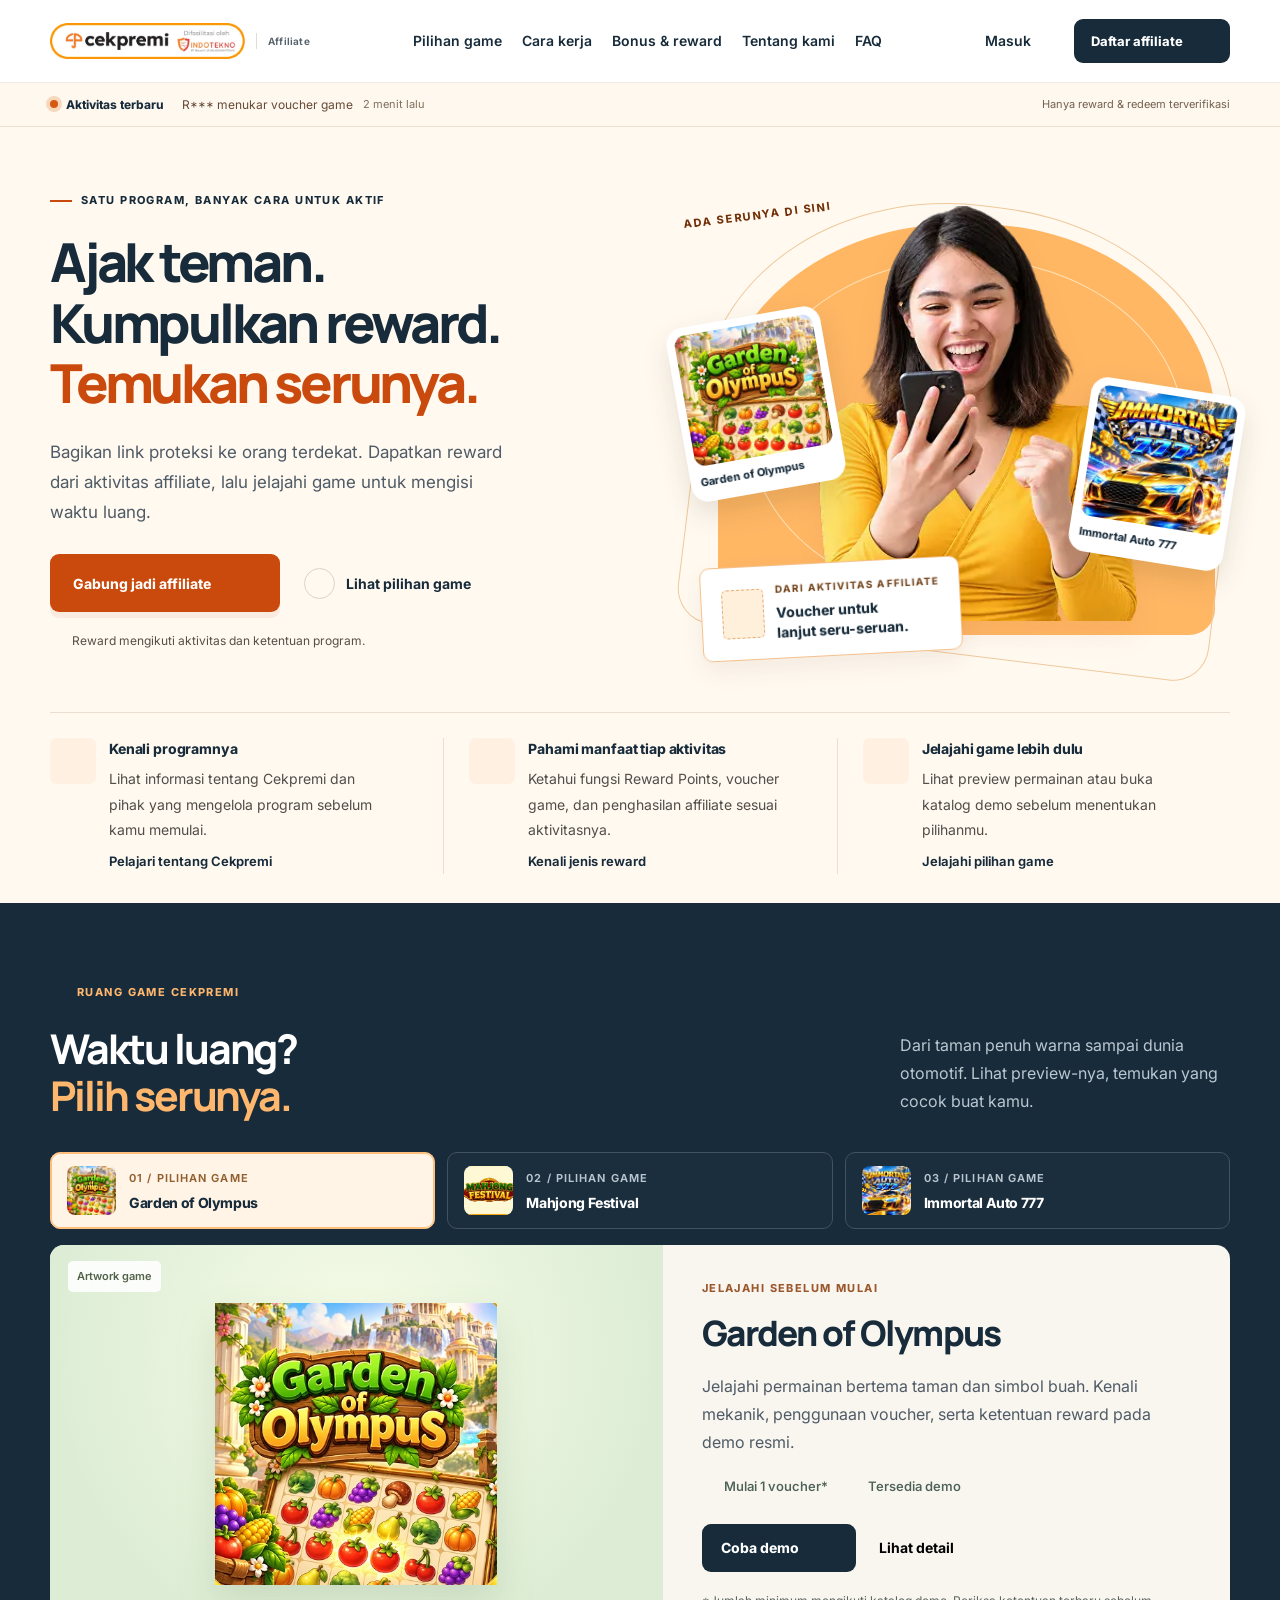
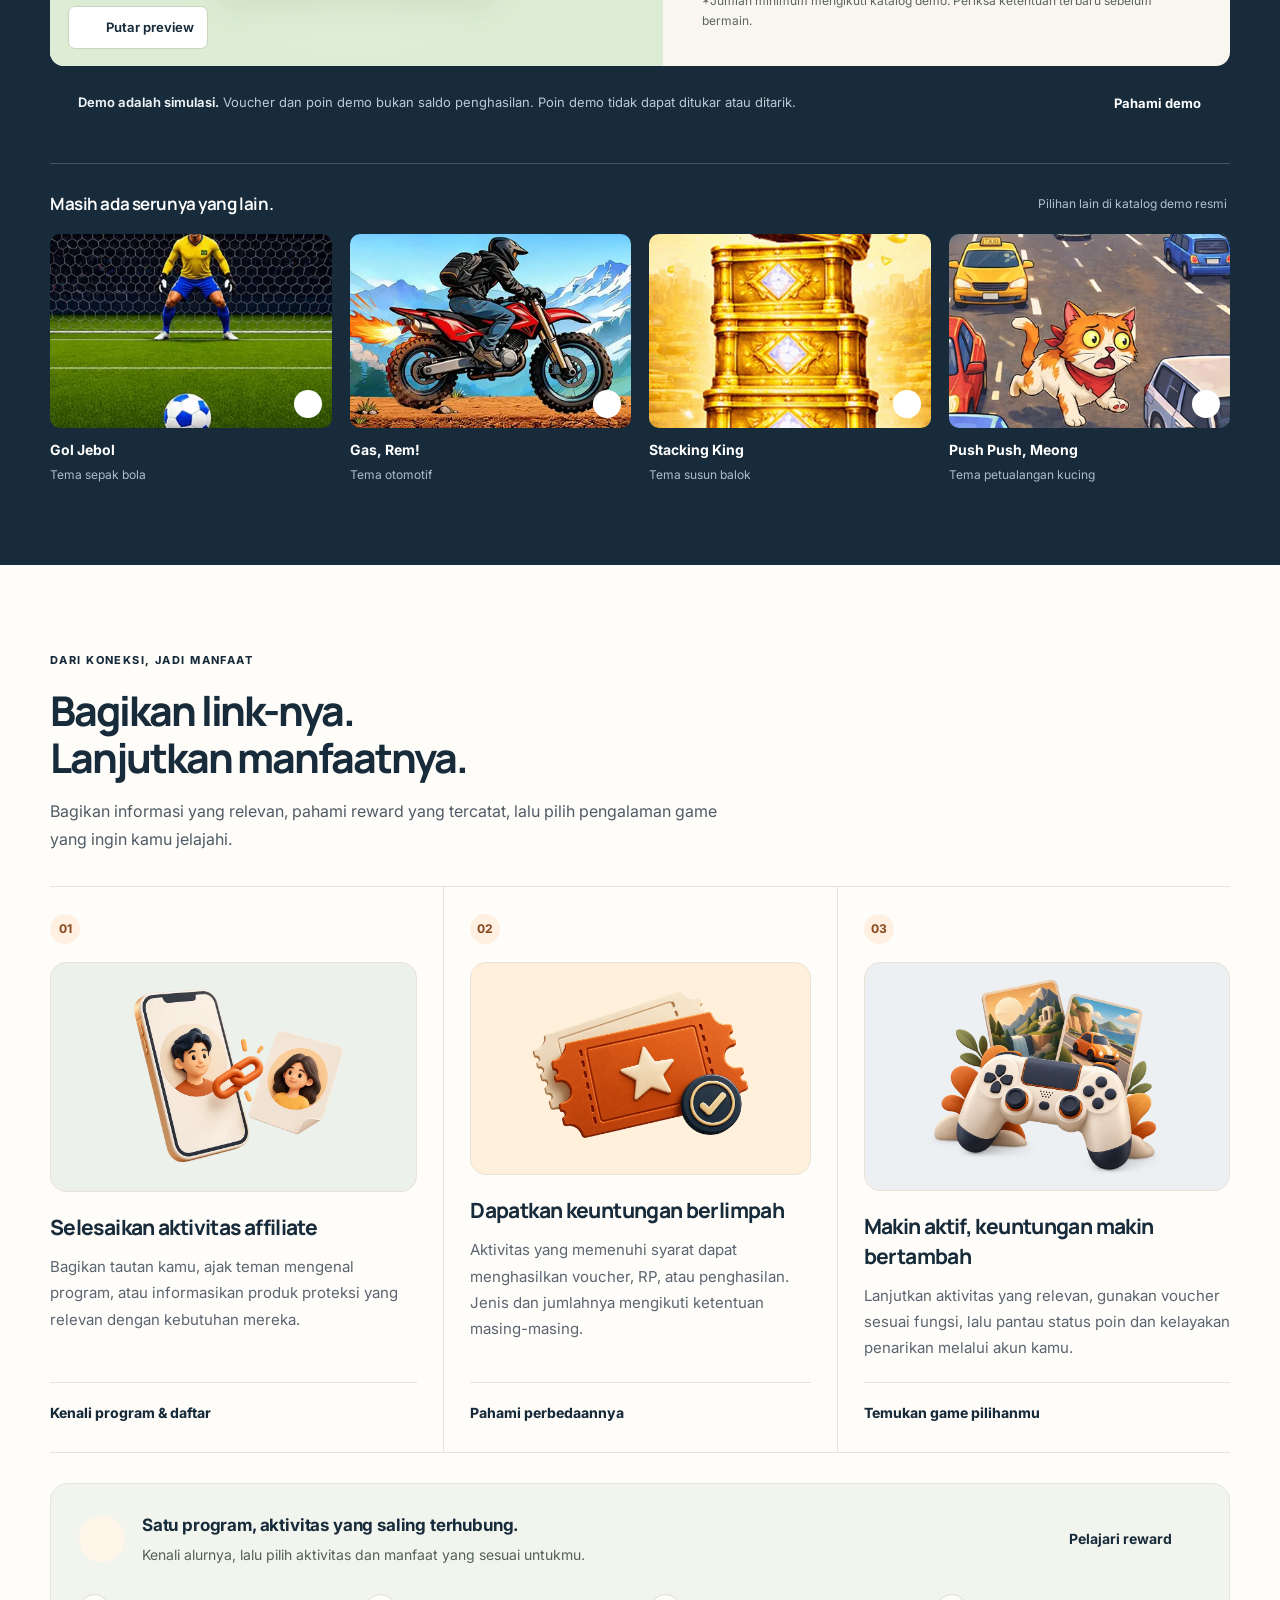
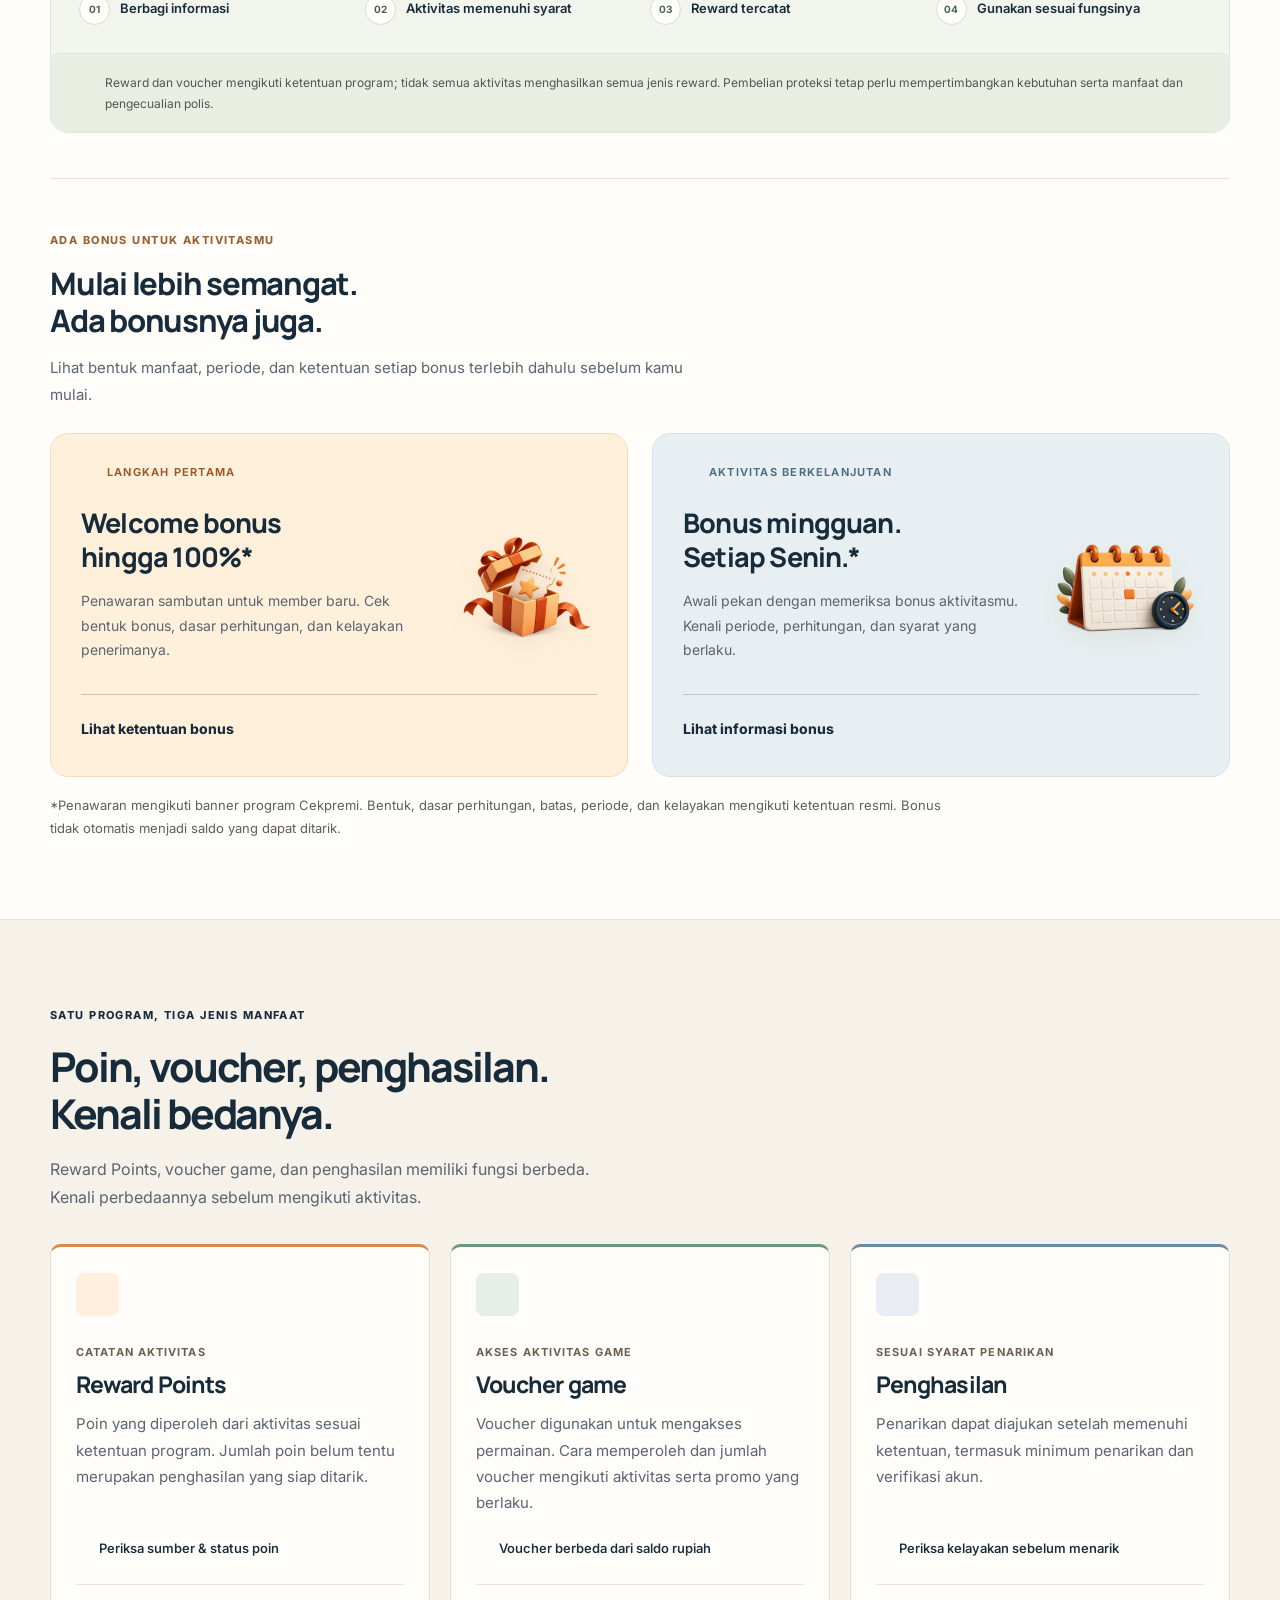
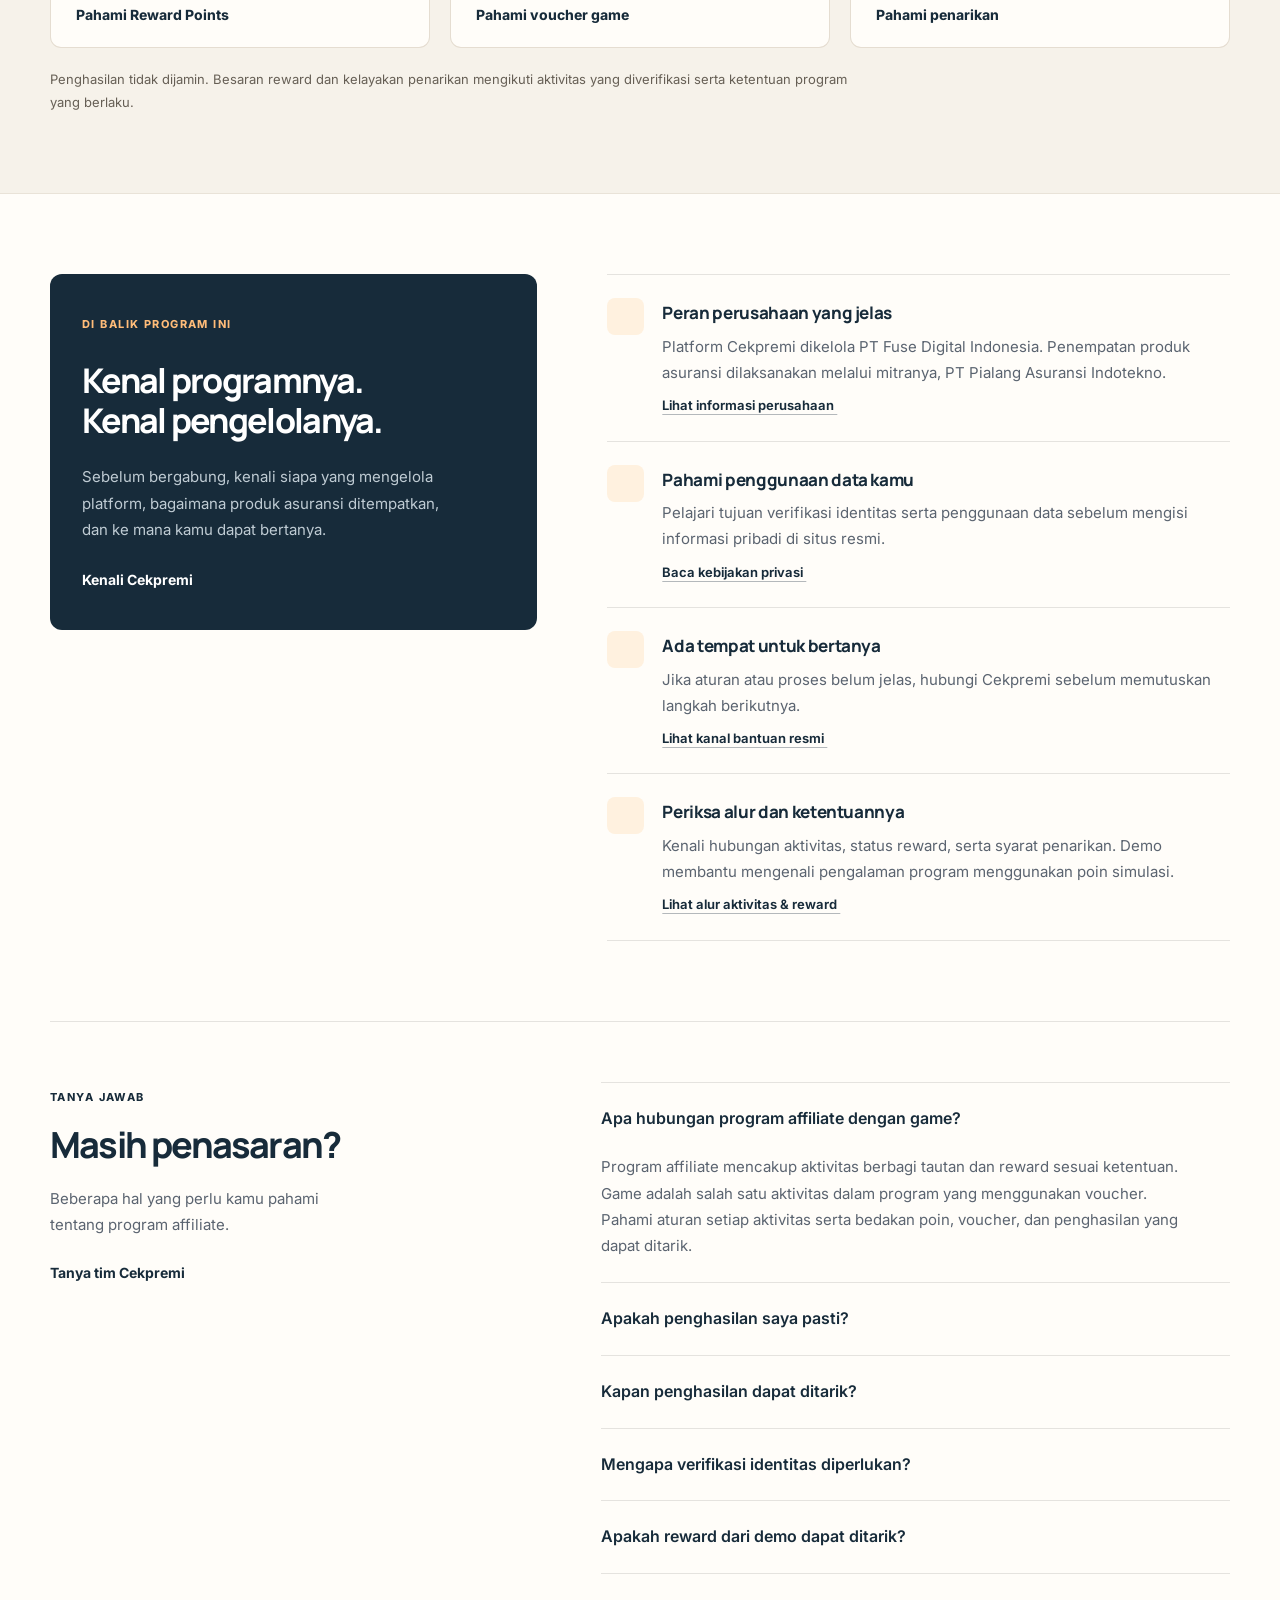
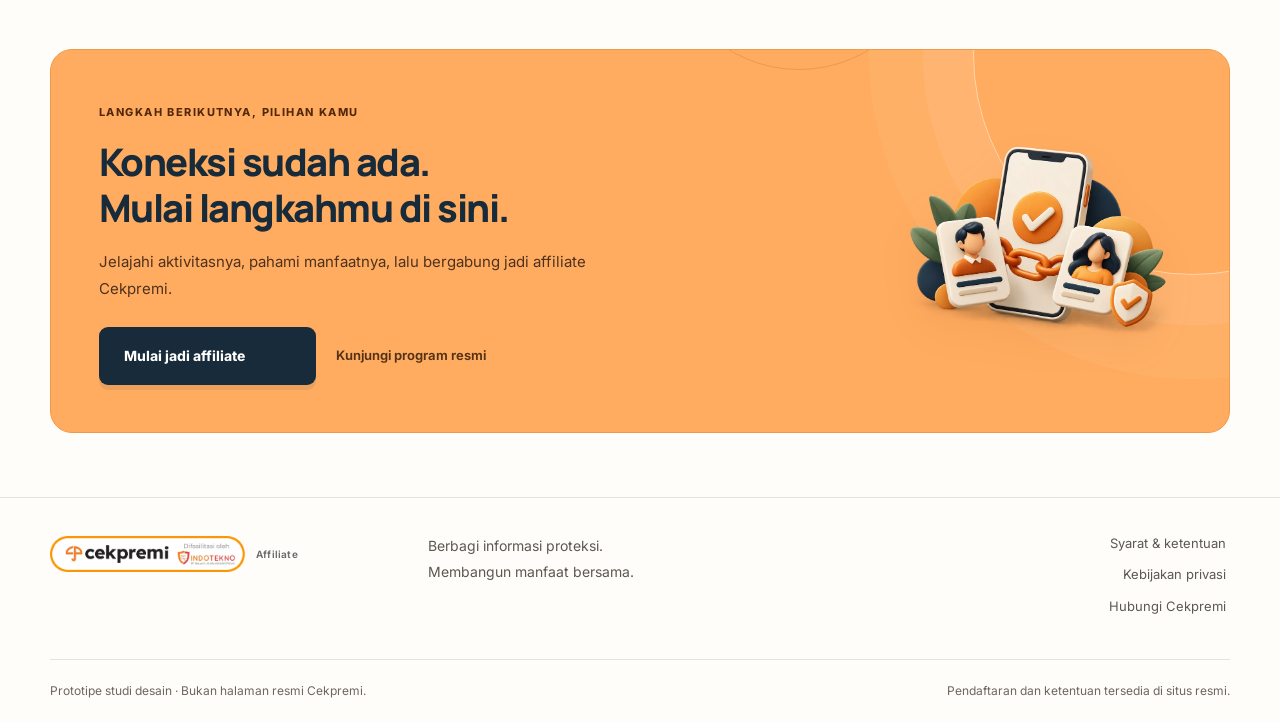
==== commit 98630e5d: "Add campaign refinements CSS for animations, layouts, and responsive design" ====
--- a/index.html
+++ b/index.html
@@ -1,4 +1,4 @@
-<!doctype html>
+﻿<!doctype html>
 <html lang="id">
 <head>
   <meta charset="utf-8">
@@ -7,26 +7,16 @@
   <meta name="description" content="Jelajahi game Cekpremi Affiliate, coba demo, dan pahami hubungan aktivitas affiliate, voucher, poin, serta penghasilan.">
   <title>Cekpremi Affiliate — Ajak teman, temukan serunya</title>
   <link rel="icon" href="assets/favicon.svg" type="image/svg+xml">
+  <link rel="preconnect" href="https://fonts.googleapis.com">
+  <link rel="preconnect" href="https://fonts.gstatic.com" crossorigin>
+  <link rel="stylesheet" href="https://fonts.googleapis.com/css2?family=Inter:wght@400;500;600;700;800&amp;family=Manrope:wght@600;700;800&amp;display=swap">
   <link rel="stylesheet" href="styles.css">
-  <link rel="preload" href="assets/fonts/montserrat-latin.woff2" as="font" type="font/woff2" crossorigin>
+  <link rel="stylesheet" href="https://use.hugeicons.com/font/icons.css">
   <link rel="stylesheet" href="campaign.css">
+  <link rel="stylesheet" href="refinements.css">
   <script src="script.js" defer></script>
 </head>
 <body>
-  <svg class="icon-library" xmlns="http://www.w3.org/2000/svg" aria-hidden="true">
-    <symbol id="i-arrow" viewBox="0 0 24 24"><path d="M5 12h14m-6-6 6 6-6 6"/></symbol>
-    <symbol id="i-external" viewBox="0 0 24 24"><path d="M14 4h6v6m0-6-9 9M10 4H5a1 1 0 0 0-1 1v14a1 1 0 0 0 1 1h14a1 1 0 0 0 1-1v-5"/></symbol>
-    <symbol id="i-check" viewBox="0 0 24 24"><path d="m6 12 4 4 8-8"/></symbol>
-    <symbol id="i-shield" viewBox="0 0 24 24"><path d="M12 3 4 6v6c0 4 8 9 8 9s8-5 8-9V6l-8-3Z"/><path d="m8 12 3 3 5-6"/></symbol>
-    <symbol id="i-link" viewBox="0 0 24 24"><path d="m10 14 4-4m-6 5-1 1a4 4 0 0 1-6-6l4-4a4 4 0 0 1 6 0m2 3 1-1a4 4 0 0 1 6 6l-4 4a4 4 0 0 1-6 0"/></symbol>
-    <symbol id="i-points" viewBox="0 0 24 24"><path d="m12 3 2.8 6.2L21 12l-6.2 2.8L12 21l-2.8-6.2L3 12l6.2-2.8L12 3Z"/></symbol>
-    <symbol id="i-ticket" viewBox="0 0 24 24"><path d="M4 5h16v5a2 2 0 0 0 0 4v5H4v-5a2 2 0 0 0 0-4V5Zm11 0v3m0 3v2m0 3v3"/></symbol>
-    <symbol id="i-wallet" viewBox="0 0 24 24"><path d="M20 8V5H5a2 2 0 0 0 0 4h16v10H5a2 2 0 0 1-2-2V7m18 6h-5v3h5"/></symbol>
-    <symbol id="i-file" viewBox="0 0 24 24"><path d="M14 3H5v18h14V8l-5-5Zm0 0v5h5M8 12h8m-8 4h6"/></symbol>
-    <symbol id="i-chat" viewBox="0 0 24 24"><path d="M4 4h16v12H9l-5 4V4Zm4 5h8m-8 3h5"/></symbol>
-    <symbol id="i-lock" viewBox="0 0 24 24"><rect x="5" y="10" width="14" height="11" rx="2"/><path d="M8 10V7a4 4 0 0 1 8 0v3m-4 4v3"/></symbol>
-    <symbol id="i-game" viewBox="0 0 24 24"><path d="M7 7h10c3 0 5 11 3 12-2 1-5-4-5-4H9s-3 5-5 4C2 18 4 7 7 7Zm1 3v4m-2-2h4m6-1h.1m2 2h.1"/></symbol>
-  </svg>
 
   <a class="skip-link" href="#main">Lewati ke konten utama</a>
   <header class="site-header">
@@ -38,15 +28,23 @@
         <a href="#games">Pilihan game</a><a href="#cara-kerja">Cara kerja</a><a href="#penawaran">Bonus &amp; reward</a><a href="#kepercayaan">Tentang kami</a><a href="#faq">FAQ</a>
       </nav>
       <div class="header-actions">
-        <a class="login-link" href="https://www.cekpremi.com/login-from-cp?x=pjdklzX" target="_blank" rel="noopener noreferrer">Masuk <svg class="icon small"><use href="#i-external"/></svg></a>
-        <button class="button button-small button-dark" type="button" data-open="registration">Daftar affiliate <svg class="icon small"><use href="#i-arrow"/></svg></button>
-        <button class="menu-toggle" type="button" aria-expanded="false" aria-controls="mobile-nav" aria-label="Buka menu navigasi"><span></span><span></span></button>
+        <a class="login-link" href="https://www.cekpremi.com/login-from-cp?x=pjdklzX" target="_blank" rel="noopener noreferrer">Masuk <i class="icon small hgi-stroke hgi-square-arrow-up-right-02" aria-hidden="true"></i></a>
+        <button class="button button-small button-dark" type="button" data-open="registration">Daftar affiliate <i class="icon small hgi-stroke hgi-arrow-right-02" aria-hidden="true"></i></button>
+        <button class="menu-toggle" type="button" aria-expanded="false" aria-controls="mobile-nav" aria-label="Buka menu navigasi"><i class="menu-open hgi-stroke hgi-menu-01" aria-hidden="true"></i><i class="menu-close hgi-stroke hgi-cancel-01" aria-hidden="true"></i></button>
       </div>
     </div>
     <nav id="mobile-nav" class="mobile-nav" aria-label="Navigasi seluler" hidden>
-      <a href="#games">Pilihan game</a><a href="#cara-kerja">Cara kerja</a><a href="#penawaran">Bonus &amp; reward</a><a href="#kepercayaan">Tentang kami</a><a href="#faq">FAQ</a><a href="https://www.cekpremi.com/login-from-cp?x=pjdklzX" target="_blank" rel="noopener noreferrer">Masuk ke Cekpremi ↗</a>
+      <a href="#games">Pilihan game</a><a href="#cara-kerja">Cara kerja</a><a href="#penawaran">Bonus &amp; reward</a><a href="#kepercayaan">Tentang kami</a><a href="#faq">FAQ</a><a href="https://www.cekpremi.com/login-from-cp?x=pjdklzX" target="_blank" rel="noopener noreferrer">Masuk ke Cekpremi <i class="inline-icon hgi-stroke hgi-square-arrow-up-right-02" aria-hidden="true"></i></a>
     </nav>
   </header>
+
+  <aside class="activity-update" aria-label="Aktivitas reward terbaru">
+    <div class="container activity-update-inner">
+      <span class="activity-update-label"><span class="activity-update-dot" aria-hidden="true"></span>Aktivitas terbaru</span>
+      <p aria-live="polite"><span data-activity-message>R*** menukar voucher game</span><time data-activity-time datetime="PT2M">2 menit lalu</time></p>
+      <span class="activity-update-note"><i class="icon small hgi-stroke hgi-shield-02" aria-hidden="true"></i>Hanya reward &amp; redeem terverifikasi</span>
+    </div>
+  </aside>
 
   <main id="main">
     <section class="hero campaign-hero" aria-labelledby="hero-title">
@@ -55,8 +53,8 @@
           <span class="eyebrow"><span class="eyebrow-line"></span> SATU PROGRAM, BANYAK CARA UNTUK AKTIF</span>
           <h1 id="hero-title">Ajak teman.<br>Kumpulkan reward.<br><span class="accent-word">Temukan serunya.</span></h1>
           <p class="hero-lead">Bagikan link proteksi ke orang terdekat. Dapatkan reward dari aktivitas affiliate, lalu jelajahi game untuk mengisi waktu luang.</p>
-          <div class="hero-actions"><button class="button button-orange" type="button" data-open="registration">Gabung jadi affiliate <svg class="icon"><use href="#i-arrow"/></svg></button><a class="text-link" href="#games"><span class="round-play" aria-hidden="true">▶</span>Lihat pilihan game</a></div>
-          <p class="hero-note"><svg class="icon small"><use href="#i-file"/></svg>Reward mengikuti aktivitas dan ketentuan program.</p>
+          <div class="hero-actions"><button class="button button-orange" type="button" data-open="registration">Gabung jadi affiliate <i class="icon hgi-stroke hgi-arrow-right-02" aria-hidden="true"></i></button><a class="text-link" href="#games"><span class="round-play" aria-hidden="true"><i class="hgi-stroke hgi-play"></i></span>Lihat pilihan game</a></div>
+          <p class="hero-note"><i class="icon small hgi-stroke hgi-file-02" aria-hidden="true"></i>Reward mengikuti aktivitas dan ketentuan program.</p>
         </div>
         <div class="hero-art campaign-art" aria-label="Game dan aktivitas dalam program Cekpremi Affiliate">
           <div class="hero-orbit" aria-hidden="true"></div>
@@ -64,37 +62,37 @@
           <img class="member-portrait" src="assets/brand/member-portrait.webp" width="333" height="390" alt="Visual kampanye Cekpremi: perempuan memakai ponsel." fetchpriority="high">
           <div class="hero-game hero-game-garden"><img src="assets/games/garden-cover.webp" width="404" height="404" alt="Artwork Garden of Olympus"><span>Garden of Olympus</span></div>
           <div class="hero-game hero-game-auto"><img src="assets/games/immortal-cover.webp" width="404" height="404" alt="Artwork Immortal Auto 777"><span>Immortal Auto 777</span></div>
-          <div class="hero-voucher"><span class="hero-voucher-icon"><svg class="icon"><use href="#i-ticket"/></svg></span><span><small>DARI AKTIVITAS AFFILIATE</small><strong>Voucher untuk<br>lanjut seru-seruan.</strong></span></div>
-          <a class="hero-library-link" href="#games"><svg class="icon small"><use href="#i-game"/></svg>Jelajahi ruang game <span aria-hidden="true">↗</span></a>
+          <div class="hero-voucher"><span class="hero-voucher-icon"><i class="icon hgi-stroke hgi-ticket-01" aria-hidden="true"></i></span><span><small>DARI AKTIVITAS AFFILIATE</small><strong>Voucher untuk<br>lanjut seru-seruan.</strong></span></div>
+
         </div>
       </div>
       <div class="container hero-principles program-summary" aria-label="Ringkasan program sebelum bergabung">
-        <article><svg class="icon"><use href="#i-shield"/></svg><div><strong>Kenal siapa pengelolanya</strong><p>Program Cekpremi dengan informasi perusahaan yang bisa kamu periksa.</p><a href="#kepercayaan">Tentang Cekpremi <span aria-hidden="true">↗</span></a></div></article>
-        <article><svg class="icon"><use href="#i-points"/></svg><div><strong>Kenal manfaat aktivitasmu</strong><p>Bedakan fungsi poin, voucher game, dan penghasilan affiliate.</p><a href="#reward">Lihat jenis reward <span aria-hidden="true">↗</span></a></div></article>
-        <article><svg class="icon"><use href="#i-game"/></svg><div><strong>Lihat dulu, baru mulai</strong><p>Jelajahi artwork dan preview, atau buka katalog demo resmi.</p><a href="#games">Temukan game pilihanmu <span aria-hidden="true">↗</span></a></div></article>
+        <article><i class="icon hgi-stroke hgi-shield-02" aria-hidden="true"></i><div><strong>Kenali programnya</strong><p>Lihat informasi tentang Cekpremi dan pihak yang mengelola program sebelum kamu memulai.</p><a href="#kepercayaan">Pelajari tentang Cekpremi <span aria-hidden="true"><i class="inline-icon hgi-stroke hgi-square-arrow-up-right-02" aria-hidden="true"></i></span></a></div></article>
+        <article><i class="icon hgi-stroke hgi-sparkles" aria-hidden="true"></i><div><strong>Pahami manfaat tiap aktivitas</strong><p>Ketahui fungsi Reward Points, voucher game, dan penghasilan affiliate sesuai aktivitasnya.</p><a href="#reward">Kenali jenis reward <span aria-hidden="true"><i class="inline-icon hgi-stroke hgi-square-arrow-up-right-02" aria-hidden="true"></i></span></a></div></article>
+        <article><i class="icon hgi-stroke hgi-game-controller-03" aria-hidden="true"></i><div><strong>Jelajahi game lebih dulu</strong><p>Lihat preview permainan atau buka katalog demo sebelum menentukan pilihanmu.</p><a href="#games">Jelajahi pilihan game <span aria-hidden="true"><i class="inline-icon hgi-stroke hgi-square-arrow-up-right-02" aria-hidden="true"></i></span></a></div></article>
       </div>
     </section>
 
     <section id="games" class="section games-section" aria-labelledby="games-title">
       <div class="container">
-        <div class="section-heading split-heading"><div><span class="eyebrow"><svg class="icon small"><use href="#i-game"/></svg> RUANG GAME CEKPREMI</span><h2 id="games-title">Waktu luang?<br><span>Pilih serunya.</span></h2></div><p>Dari taman penuh warna sampai dunia otomotif. Lihat preview-nya, temukan yang cocok buat kamu.</p></div>
+        <div class="section-heading split-heading"><div><span class="eyebrow"><i class="icon small hgi-stroke hgi-game-controller-03" aria-hidden="true"></i> RUANG GAME CEKPREMI</span><h2 id="games-title">Waktu luang?<br><span>Pilih serunya.</span></h2></div><p>Dari taman penuh warna sampai dunia otomotif. Lihat preview-nya, temukan yang cocok buat kamu.</p></div>
         <div class="game-picker" role="tablist" aria-label="Pilih game unggulan">
-          <button type="button" id="game-tab-garden" class="game-choice" role="tab" aria-selected="true" aria-controls="featured-game" data-game="garden"><img src="assets/games/garden-cover.webp" alt="" width="58" height="58"><span><small>01 / PILIHAN GAME</small><strong>Garden of Olympus</strong></span><span class="choice-arrow" aria-hidden="true">↗</span></button>
-          <button type="button" id="game-tab-mahjong" class="game-choice" role="tab" aria-selected="false" aria-controls="featured-game" tabindex="-1" data-game="mahjong"><img src="assets/games/mahjong-cover.webp" alt="" width="58" height="58"><span><small>02 / PILIHAN GAME</small><strong>Mahjong Festival</strong></span><span class="choice-arrow" aria-hidden="true">↗</span></button>
-          <button type="button" id="game-tab-immortal" class="game-choice" role="tab" aria-selected="false" aria-controls="featured-game" tabindex="-1" data-game="immortal"><img src="assets/games/immortal-cover.webp" alt="" width="58" height="58"><span><small>03 / PILIHAN GAME</small><strong>Immortal Auto 777</strong></span><span class="choice-arrow" aria-hidden="true">↗</span></button>
+          <button type="button" id="game-tab-garden" class="game-choice" role="tab" aria-selected="true" aria-controls="featured-game" data-game="garden"><img src="assets/games/garden-cover.webp" alt="" width="58" height="58"><span><small>01 / PILIHAN GAME</small><strong>Garden of Olympus</strong></span><span class="choice-arrow" aria-hidden="true"><i class="inline-icon hgi-stroke hgi-square-arrow-up-right-02" aria-hidden="true"></i></span></button>
+          <button type="button" id="game-tab-mahjong" class="game-choice" role="tab" aria-selected="false" aria-controls="featured-game" tabindex="-1" data-game="mahjong"><img src="assets/games/mahjong-cover.webp" alt="" width="58" height="58"><span><small>02 / PILIHAN GAME</small><strong>Mahjong Festival</strong></span><span class="choice-arrow" aria-hidden="true"><i class="inline-icon hgi-stroke hgi-square-arrow-up-right-02" aria-hidden="true"></i></span></button>
+          <button type="button" id="game-tab-immortal" class="game-choice" role="tab" aria-selected="false" aria-controls="featured-game" tabindex="-1" data-game="immortal"><img src="assets/games/immortal-cover.webp" alt="" width="58" height="58"><span><small>03 / PILIHAN GAME</small><strong>Immortal Auto 777</strong></span><span class="choice-arrow" aria-hidden="true"><i class="inline-icon hgi-stroke hgi-square-arrow-up-right-02" aria-hidden="true"></i></span></button>
         </div>
         <article id="featured-game" class="featured-game" role="tabpanel" aria-labelledby="game-tab-garden" tabindex="0">
-          <div class="game-visual"><span id="preview-status" class="visual-badge">Artwork game</span><img id="featured-game-image" src="assets/games/garden-cover.webp" alt="Artwork asli Garden of Olympus dari katalog Cekpremi." width="800" height="419" loading="lazy"><button id="preview-toggle" type="button" class="preview-toggle" aria-pressed="false"><svg class="icon small"><use href="#i-game"/></svg><span>Putar preview</span></button></div>
-          <div class="featured-copy"><span class="eyebrow">JELAJAHI SEBELUM MULAI</span><h3 id="featured-game-title">Garden of Olympus</h3><p id="featured-game-description">Jelajahi permainan bertema taman dan simbol buah. Kenali mekanik, penggunaan voucher, serta ketentuan reward pada demo resmi.</p><div class="game-facts"><span><svg class="icon small"><use href="#i-ticket"/></svg>Mulai 1 voucher*</span><span><svg class="icon small"><use href="#i-game"/></svg>Tersedia demo</span></div><div class="featured-actions"><button class="button button-dark" type="button" data-demo>Coba demo <svg class="icon small"><use href="#i-arrow"/></svg></button><button class="text-link" type="button" data-game-details>Lihat detail <span aria-hidden="true">↗</span></button></div><p class="game-fineprint">*Jumlah minimum mengikuti katalog demo. Periksa ketentuan terbaru sebelum bermain.</p></div>
+          <div class="game-visual"><span id="preview-status" class="visual-badge">Artwork game</span><img id="featured-game-image" src="assets/games/garden-cover.webp" alt="Artwork asli Garden of Olympus dari katalog Cekpremi." width="800" height="419" loading="lazy"><button id="preview-toggle" type="button" class="preview-toggle" aria-pressed="false"><i class="icon small hgi-stroke hgi-game-controller-03" aria-hidden="true"></i><span>Putar preview</span></button></div>
+          <div class="featured-copy"><span class="eyebrow">JELAJAHI SEBELUM MULAI</span><h3 id="featured-game-title">Garden of Olympus</h3><p id="featured-game-description">Jelajahi permainan bertema taman dan simbol buah. Kenali mekanik, penggunaan voucher, serta ketentuan reward pada demo resmi.</p><div class="game-facts"><span><i class="icon small hgi-stroke hgi-ticket-01" aria-hidden="true"></i>Mulai 1 voucher*</span><span><i class="icon small hgi-stroke hgi-game-controller-03" aria-hidden="true"></i>Tersedia demo</span></div><div class="featured-actions"><button class="button button-dark" type="button" data-demo>Coba demo <i class="icon small hgi-stroke hgi-arrow-right-02" aria-hidden="true"></i></button><button class="text-link" type="button" data-game-details>Lihat detail <span aria-hidden="true"><i class="inline-icon hgi-stroke hgi-square-arrow-up-right-02" aria-hidden="true"></i></span></button></div><p class="game-fineprint">*Jumlah minimum mengikuti katalog demo. Periksa ketentuan terbaru sebelum bermain.</p></div>
         </article>
-        <div class="demo-disclosure"><svg class="icon small"><use href="#i-file"/></svg><p><strong>Demo adalah simulasi.</strong> Voucher dan poin demo bukan saldo penghasilan. Poin demo tidak dapat ditukar atau ditarik.</p><button class="text-link" type="button" data-open="game">Pahami demo <svg class="icon small"><use href="#i-arrow"/></svg></button></div>
+        <div class="demo-disclosure"><i class="icon small hgi-stroke hgi-file-02" aria-hidden="true"></i><p><strong>Demo adalah simulasi.</strong> Voucher dan poin demo bukan saldo penghasilan. Poin demo tidak dapat ditukar atau ditarik.</p><button class="text-link" type="button" data-open="game">Pahami demo <i class="icon small hgi-stroke hgi-arrow-right-02" aria-hidden="true"></i></button></div>
         <div class="game-library">
-          <div class="library-heading"><h3>Masih ada serunya yang lain.</h3><span>Pilihan lain di katalog demo resmi ↗</span></div>
+          <div class="library-heading"><h3>Masih ada serunya yang lain.</h3><span>Pilihan lain di katalog demo resmi <i class="inline-icon hgi-stroke hgi-square-arrow-up-right-02" aria-hidden="true"></i></span></div>
           <div class="library-grid">
-            <a class="library-game" href="https://www.cekpremi.com/affiliate/dashboard/dm/games/pjdklzX/Public-Page?x=pjdklzX&amp;project=Public-Page" target="_blank" rel="noopener noreferrer" aria-label="Lihat Gol Jebol di katalog demo resmi (tab baru)"><div class="library-game-art"><img src="assets/games/gol-cover.webp" width="404" height="404" loading="lazy" alt="Artwork Gol Jebol"><span class="library-arrow" aria-hidden="true">↗</span></div><strong>Gol Jebol</strong><small>Tema sepak bola</small></a>
-            <a class="library-game" href="https://www.cekpremi.com/affiliate/dashboard/dm/games/pjdklzX/Public-Page?x=pjdklzX&amp;project=Public-Page" target="_blank" rel="noopener noreferrer" aria-label="Lihat Gas, Rem! di katalog demo resmi (tab baru)"><div class="library-game-art"><img src="assets/games/gas-cover.webp" width="404" height="404" loading="lazy" alt="Artwork Gas, Rem!"><span class="library-arrow" aria-hidden="true">↗</span></div><strong>Gas, Rem!</strong><small>Tema otomotif</small></a>
-            <a class="library-game" href="https://www.cekpremi.com/affiliate/dashboard/dm/games/pjdklzX/Public-Page?x=pjdklzX&amp;project=Public-Page" target="_blank" rel="noopener noreferrer" aria-label="Lihat Stacking King di katalog demo resmi (tab baru)"><div class="library-game-art"><img src="assets/games/stacking-cover.webp" width="404" height="404" loading="lazy" alt="Artwork Stacking King"><span class="library-arrow" aria-hidden="true">↗</span></div><strong>Stacking King</strong><small>Tema susun balok</small></a>
-            <a class="library-game" href="https://www.cekpremi.com/affiliate/dashboard/dm/games/pjdklzX/Public-Page?x=pjdklzX&amp;project=Public-Page" target="_blank" rel="noopener noreferrer" aria-label="Lihat Push Push, Meong di katalog demo resmi (tab baru)"><div class="library-game-art"><img src="assets/games/meong-cover.webp" width="404" height="404" loading="lazy" alt="Artwork Push Push, Meong"><span class="library-arrow" aria-hidden="true">↗</span></div><strong>Push Push, Meong</strong><small>Tema petualangan kucing</small></a>
+            <a class="library-game" href="https://www.cekpremi.com/affiliate/dashboard/dm/games/pjdklzX/Public-Page?x=pjdklzX&amp;project=Public-Page" target="_blank" rel="noopener noreferrer" aria-label="Lihat Gol Jebol di katalog demo resmi (tab baru)"><div class="library-game-art"><img src="assets/games/gol-cover.webp" width="404" height="404" loading="lazy" alt="Artwork Gol Jebol"><span class="library-arrow" aria-hidden="true"><i class="inline-icon hgi-stroke hgi-square-arrow-up-right-02" aria-hidden="true"></i></span></div><strong>Gol Jebol</strong><small>Tema sepak bola</small></a>
+            <a class="library-game" href="https://www.cekpremi.com/affiliate/dashboard/dm/games/pjdklzX/Public-Page?x=pjdklzX&amp;project=Public-Page" target="_blank" rel="noopener noreferrer" aria-label="Lihat Gas, Rem! di katalog demo resmi (tab baru)"><div class="library-game-art"><img src="assets/games/gas-cover.webp" width="404" height="404" loading="lazy" alt="Artwork Gas, Rem!"><span class="library-arrow" aria-hidden="true"><i class="inline-icon hgi-stroke hgi-square-arrow-up-right-02" aria-hidden="true"></i></span></div><strong>Gas, Rem!</strong><small>Tema otomotif</small></a>
+            <a class="library-game" href="https://www.cekpremi.com/affiliate/dashboard/dm/games/pjdklzX/Public-Page?x=pjdklzX&amp;project=Public-Page" target="_blank" rel="noopener noreferrer" aria-label="Lihat Stacking King di katalog demo resmi (tab baru)"><div class="library-game-art"><img src="assets/games/stacking-cover.webp" width="404" height="404" loading="lazy" alt="Artwork Stacking King"><span class="library-arrow" aria-hidden="true"><i class="inline-icon hgi-stroke hgi-square-arrow-up-right-02" aria-hidden="true"></i></span></div><strong>Stacking King</strong><small>Tema susun balok</small></a>
+            <a class="library-game" href="https://www.cekpremi.com/affiliate/dashboard/dm/games/pjdklzX/Public-Page?x=pjdklzX&amp;project=Public-Page" target="_blank" rel="noopener noreferrer" aria-label="Lihat Push Push, Meong di katalog demo resmi (tab baru)"><div class="library-game-art"><img src="assets/games/meong-cover.webp" width="404" height="404" loading="lazy" alt="Artwork Push Push, Meong"><span class="library-arrow" aria-hidden="true"><i class="inline-icon hgi-stroke hgi-square-arrow-up-right-02" aria-hidden="true"></i></span></div><strong>Push Push, Meong</strong><small>Tema petualangan kucing</small></a>
           </div>
         </div>
       </div>
@@ -102,19 +100,22 @@
 
     <section id="cara-kerja" class="section how-section" aria-labelledby="how-title">
       <div class="container">
-        <div class="section-heading split-heading"><div><span class="eyebrow">DARI KONEKSI, JADI MANFAAT</span><h2 id="how-title">Bagikan link-nya.<br>Lanjutkan manfaatnya.</h2></div><p>Satu aktivitas bisa membuka langkah berikutnya. Ini hubungan antara berbagi informasi, reward, dan game di Cekpremi Affiliate.</p></div>
+        <div class="section-heading split-heading"><div><span class="eyebrow">DARI KONEKSI, JADI MANFAAT</span><h2 id="how-title">Bagikan link-nya.<br>Lanjutkan manfaatnya.</h2></div><p>Bagikan informasi yang relevan, pahami reward yang tercatat, lalu pilih pengalaman game yang ingin kamu jelajahi.</p></div>
         <div class="activity-flow">
-          <article class="activity-card"><div class="activity-top"><span class="step-number">01</span><span class="activity-icon"><svg class="icon"><use href="#i-link"/></svg></span></div><div class="activity-scene scene-share" aria-label="Ilustrasi tautan affiliate"><div class="share-sample"><small>LINK AFFILIATE KAMU</small><span>cekpremi.com/affiliate <svg class="icon"><use href="#i-arrow"/></svg></span></div></div><h3>Pilih aktivitas affiliate</h3><p>Bagikan tautan kamu, ajak teman mengenal program, atau informasikan produk proteksi yang relevan dengan kebutuhan mereka.</p><div class="activity-tags"><span>Bagikan tautan</span><span>Ajak teman</span><span>Informasikan proteksi</span></div><button class="card-link" type="button" data-open="registration">Kenali program &amp; daftar <svg class="icon small"><use href="#i-arrow"/></svg></button></article>
-          <article class="activity-card"><div class="activity-top"><span class="step-number">02</span><span class="activity-icon"><svg class="icon"><use href="#i-points"/></svg></span></div><div class="activity-scene scene-voucher" aria-label="Ilustrasi voucher game"><div class="sample-ticket"><svg class="icon"><use href="#i-ticket"/></svg><span><small>REWARD AKTIVITAS</small><strong>Voucher game</strong></span></div></div><h3>Periksa reward aktivitasmu</h3><p>Aktivitas yang memenuhi syarat dapat menghasilkan voucher, RP, atau penghasilan. Jenis dan jumlahnya mengikuti ketentuan masing-masing.</p><div class="activity-tags"><span>Voucher game</span><span>Reward Points</span><span>Penghasilan affiliate</span></div><a class="card-link" href="#reward">Pahami perbedaannya <svg class="icon small"><use href="#i-arrow"/></svg></a></article>
-          <article class="activity-card"><div class="activity-top"><span class="step-number">03</span><span class="activity-icon"><svg class="icon"><use href="#i-game"/></svg></span></div><div class="activity-scene scene-games" aria-label="Pilihan game"><img src="assets/games/mahjong-cover.webp" width="73" height="83" loading="lazy" alt="Mahjong Festival"><img src="assets/games/garden-cover.webp" width="73" height="83" loading="lazy" alt="Garden of Olympus"><img src="assets/games/immortal-cover.webp" width="73" height="83" loading="lazy" alt="Immortal Auto 777"></div><h3>Gunakan sesuai fungsinya</h3><p>Gunakan voucher untuk mengakses game, pantau status poin, atau periksa kelayakan penarikan penghasilan melalui akun kamu.</p><div class="activity-tags"><span>Jelajahi game</span><span>Pantau progres</span><span>Periksa penarikan</span></div><a class="card-link" href="#games">Temukan game pilihanmu <svg class="icon small"><use href="#i-arrow"/></svg></a></article>
+          <article class="activity-card"><div class="activity-top"><span class="step-number">01</span><span class="activity-icon"><i class="icon hgi-stroke hgi-link-01" aria-hidden="true"></i></span></div><div class="activity-scene scene-share"><img class="activity-illustration" src="assets/illustrations/activity-share.webp" width="1448" height="1086" loading="lazy" decoding="async" alt="Ilustrasi dua profil yang terhubung melalui tautan affiliate"></div><h3>Selesaikan aktivitas affiliate</h3><p>Bagikan tautan kamu, ajak teman mengenal program, atau informasikan produk proteksi yang relevan dengan kebutuhan mereka.</p><div class="activity-tags"><span>Bagikan tautan</span><span>Ajak teman</span><span>Informasikan proteksi</span></div><button class="card-link" type="button" data-open="registration">Kenali program &amp; daftar <i class="icon small hgi-stroke hgi-arrow-right-02" aria-hidden="true"></i></button></article>
+          <article class="activity-card"><div class="activity-top"><span class="step-number">02</span><span class="activity-icon"><i class="icon hgi-stroke hgi-sparkles" aria-hidden="true"></i></span></div><div class="activity-scene scene-voucher"><img class="activity-illustration" src="assets/illustrations/activity-voucher.webp" width="1448" height="1086" loading="lazy" decoding="async" alt="Ilustrasi voucher aktivitas dengan tanda verifikasi"></div><h3>Dapatkan keuntungan berlimpah</h3><p>Aktivitas yang memenuhi syarat dapat menghasilkan voucher, RP, atau penghasilan. Jenis dan jumlahnya mengikuti ketentuan masing-masing.</p><div class="activity-tags"><span>Voucher game</span><span>Reward Points</span><span>Penghasilan affiliate</span></div><a class="card-link" href="#reward">Pahami perbedaannya <i class="icon small hgi-stroke hgi-arrow-right-02" aria-hidden="true"></i></a></article>
+          <article class="activity-card"><div class="activity-top"><span class="step-number">03</span><span class="activity-icon"><i class="icon hgi-stroke hgi-game-controller-03" aria-hidden="true"></i></span></div><div class="activity-scene scene-games"><img class="activity-illustration" src="assets/illustrations/activity-play.webp" width="1448" height="1086" loading="lazy" decoding="async" alt="Ilustrasi controller dan pilihan permainan"></div><h3>Makin aktif, keuntungan makin bertambah</h3><p>Lanjutkan aktivitas yang relevan, gunakan voucher sesuai fungsi, lalu pantau status poin dan kelayakan penarikan melalui akun kamu.</p><div class="activity-tags"><span>Jelajahi game</span><span>Pantau progres</span><span>Periksa penarikan</span></div><a class="card-link" href="#games">Temukan game pilihanmu <i class="icon small hgi-stroke hgi-arrow-right-02" aria-hidden="true"></i></a></article>
         </div>
-        <div class="benefit-cycle"><span class="cycle-symbol" aria-hidden="true">↻</span><div><strong>Satu program, pilihan aktivitas yang saling terhubung.</strong><p>Berbagi informasi → aktivitas memenuhi syarat → reward tercatat → pilih penggunaan manfaatnya.</p></div><a class="text-link" href="#reward">Pelajari reward <svg class="icon small"><use href="#i-arrow"/></svg></a></div>
-        <div class="how-footnote"><svg class="icon small"><use href="#i-shield"/></svg><p>Reward dan voucher mengikuti ketentuan program; tidak semua aktivitas menghasilkan semua jenis reward. Pembelian proteksi tetap perlu mempertimbangkan kebutuhan serta manfaat dan pengecualian polis.</p></div>
+        <div class="benefit-summary">
+          <div class="benefit-cycle"><i class="cycle-symbol hgi-stroke hgi-reload" aria-hidden="true"></i><div><strong>Satu program, aktivitas yang saling terhubung.</strong><p>Kenali alurnya, lalu pilih aktivitas dan manfaat yang sesuai untukmu.</p></div><a class="text-link" href="#reward">Pelajari reward <i class="icon small hgi-stroke hgi-arrow-right-02" aria-hidden="true"></i></a></div>
+          <ol class="benefit-path" aria-label="Alur aktivitas affiliate"><li>Berbagi informasi</li><li>Aktivitas memenuhi syarat</li><li>Reward tercatat</li><li>Gunakan sesuai fungsinya</li></ol>
+          <div class="how-footnote"><i class="icon small hgi-stroke hgi-shield-02" aria-hidden="true"></i><p>Reward dan voucher mengikuti ketentuan program; tidak semua aktivitas menghasilkan semua jenis reward. Pembelian proteksi tetap perlu mempertimbangkan kebutuhan serta manfaat dan pengecualian polis.</p></div>
+        </div>
         <div id="penawaran" class="offers-area" aria-labelledby="offers-title">
-          <div class="offers-heading"><div><span class="eyebrow">ADA BONUS UNTUK AKTIVITASMU</span><h3 id="offers-title">Mulai lebih semangat.<br>Ada bonusnya juga.</h3></div><p>Kenali penawaran sambutan dan bonus mingguan. Lihat detail untuk mengetahui aktivitas, periode, dan syaratnya.</p></div>
+          <div class="offers-heading"><div><span class="eyebrow">ADA BONUS UNTUK AKTIVITASMU</span><h3 id="offers-title">Mulai lebih semangat.<br>Ada bonusnya juga.</h3></div><p>Lihat bentuk manfaat, periode, dan ketentuan setiap bonus terlebih dahulu sebelum kamu mulai.</p></div>
           <div class="offers-grid">
-            <article class="offer-card"><div class="offer-label"><svg class="icon small"><use href="#i-points"/></svg><span>LANGKAH PERTAMA</span></div><span class="offer-graphic" aria-hidden="true">100<small>%</small></span><h4>Welcome bonus<br>hingga 100%*</h4><p>Penawaran sambutan untuk member baru. Cek bentuk bonus, dasar perhitungan, dan kelayakan penerimanya.</p><button class="card-link" type="button" data-open="welcome">Lihat ketentuan bonus <svg class="icon small"><use href="#i-arrow"/></svg></button></article>
-            <article class="offer-card"><div class="offer-label"><svg class="icon small"><use href="#i-file"/></svg><span>AKTIVITAS BERKELANJUTAN</span></div><span class="offer-graphic offer-graphic-calendar" aria-hidden="true">SEN</span><h4>Bonus mingguan.<br>Setiap Senin.*</h4><p>Awali pekan dengan memeriksa bonus aktivitasmu. Kenali periode, perhitungan, dan syarat yang berlaku.</p><button class="card-link" type="button" data-open="weekly">Lihat informasi bonus <svg class="icon small"><use href="#i-arrow"/></svg></button></article>
+            <article class="offer-card"><div class="offer-label"><i class="icon small hgi-stroke hgi-sparkles" aria-hidden="true"></i><span>LANGKAH PERTAMA</span></div><img class="offer-illustration" src="assets/illustrations/offer-welcome.webp" width="1448" height="1086" loading="lazy" decoding="async" alt=""><h4>Welcome bonus<br>hingga 100%*</h4><p>Penawaran sambutan untuk member baru. Cek bentuk bonus, dasar perhitungan, dan kelayakan penerimanya.</p><button class="card-link" type="button" data-open="welcome">Lihat ketentuan bonus <i class="icon small hgi-stroke hgi-arrow-right-02" aria-hidden="true"></i></button></article>
+            <article class="offer-card"><div class="offer-label"><i class="icon small hgi-stroke hgi-file-02" aria-hidden="true"></i><span>AKTIVITAS BERKELANJUTAN</span></div><img class="offer-illustration" src="assets/illustrations/offer-weekly.webp" width="1448" height="1086" loading="lazy" decoding="async" alt=""><h4>Bonus mingguan.<br>Setiap Senin.*</h4><p>Awali pekan dengan memeriksa bonus aktivitasmu. Kenali periode, perhitungan, dan syarat yang berlaku.</p><button class="card-link" type="button" data-open="weekly">Lihat informasi bonus <i class="icon small hgi-stroke hgi-arrow-right-02" aria-hidden="true"></i></button></article>
           </div>
           <p class="offers-note">*Penawaran mengikuti banner program Cekpremi. Bentuk, dasar perhitungan, batas, periode, dan kelayakan mengikuti ketentuan resmi. Bonus tidak otomatis menjadi saldo yang dapat ditarik.</p>
         </div>
@@ -125,9 +126,9 @@
       <div class="container">
         <div class="section-heading centered"><span class="eyebrow">SATU PROGRAM, TIGA JENIS MANFAAT</span><h2 id="reward-title">Poin, voucher, penghasilan.<br>Kenali bedanya.</h2><p>Reward Points, voucher game, dan penghasilan memiliki fungsi berbeda.<br class="desktop-break"> Kenali perbedaannya sebelum mengikuti aktivitas.</p></div>
         <div class="reward-grid">
-          <article class="reward-card"><span class="reward-icon points"><svg class="icon"><use href="#i-points"/></svg></span><span class="card-category">CATATAN AKTIVITAS</span><h3>Reward Points</h3><p>Poin yang diperoleh dari aktivitas sesuai ketentuan program. Jumlah poin belum tentu merupakan penghasilan yang siap ditarik.</p><div class="card-rule"><svg class="icon small"><use href="#i-check"/></svg>Periksa sumber &amp; status poin</div><button class="card-link" type="button" data-reward="points">Pahami Reward Points <svg class="icon small"><use href="#i-arrow"/></svg></button></article>
-          <article class="reward-card"><span class="reward-icon voucher"><svg class="icon"><use href="#i-ticket"/></svg></span><span class="card-category">AKSES AKTIVITAS GAME</span><h3>Voucher game</h3><p>Voucher digunakan untuk mengakses permainan. Cara memperoleh dan jumlah voucher mengikuti aktivitas serta promo yang berlaku.</p><div class="card-rule"><svg class="icon small"><use href="#i-check"/></svg>Voucher berbeda dari saldo rupiah</div><button class="card-link" type="button" data-reward="voucher">Pahami voucher game <svg class="icon small"><use href="#i-arrow"/></svg></button></article>
-          <article class="reward-card"><span class="reward-icon income"><svg class="icon"><use href="#i-wallet"/></svg></span><span class="card-category">SESUAI SYARAT PENARIKAN</span><h3>Penghasilan</h3><p>Penarikan dapat diajukan setelah memenuhi ketentuan, termasuk minimum penarikan dan verifikasi akun.</p><div class="card-rule"><svg class="icon small"><use href="#i-check"/></svg>Periksa kelayakan sebelum menarik</div><button class="card-link" type="button" data-reward="income">Pahami penarikan <svg class="icon small"><use href="#i-arrow"/></svg></button></article>
+          <article class="reward-card"><span class="reward-icon points"><i class="icon hgi-stroke hgi-sparkles" aria-hidden="true"></i></span><span class="card-category">CATATAN AKTIVITAS</span><h3>Reward Points</h3><p>Poin yang diperoleh dari aktivitas sesuai ketentuan program. Jumlah poin belum tentu merupakan penghasilan yang siap ditarik.</p><div class="card-rule"><i class="icon small hgi-stroke hgi-tick-02" aria-hidden="true"></i>Periksa sumber &amp; status poin</div><button class="card-link" type="button" data-reward="points">Pahami Reward Points <i class="icon small hgi-stroke hgi-arrow-right-02" aria-hidden="true"></i></button></article>
+          <article class="reward-card"><span class="reward-icon voucher"><i class="icon hgi-stroke hgi-ticket-01" aria-hidden="true"></i></span><span class="card-category">AKSES AKTIVITAS GAME</span><h3>Voucher game</h3><p>Voucher digunakan untuk mengakses permainan. Cara memperoleh dan jumlah voucher mengikuti aktivitas serta promo yang berlaku.</p><div class="card-rule"><i class="icon small hgi-stroke hgi-tick-02" aria-hidden="true"></i>Voucher berbeda dari saldo rupiah</div><button class="card-link" type="button" data-reward="voucher">Pahami voucher game <i class="icon small hgi-stroke hgi-arrow-right-02" aria-hidden="true"></i></button></article>
+          <article class="reward-card"><span class="reward-icon income"><i class="icon hgi-stroke hgi-wallet-02" aria-hidden="true"></i></span><span class="card-category">SESUAI SYARAT PENARIKAN</span><h3>Penghasilan</h3><p>Penarikan dapat diajukan setelah memenuhi ketentuan, termasuk minimum penarikan dan verifikasi akun.</p><div class="card-rule"><i class="icon small hgi-stroke hgi-tick-02" aria-hidden="true"></i>Periksa kelayakan sebelum menarik</div><button class="card-link" type="button" data-reward="income">Pahami penarikan <i class="icon small hgi-stroke hgi-arrow-right-02" aria-hidden="true"></i></button></article>
         </div>
         <p class="reward-disclaimer">Penghasilan tidak dijamin. Besaran reward dan kelayakan penarikan mengikuti aktivitas yang diverifikasi serta ketentuan program yang berlaku.</p>
       </div>
@@ -135,42 +136,42 @@
 
     <section id="kepercayaan" class="section trust-section" aria-labelledby="trust-title">
       <div class="container trust-grid">
-        <div class="trust-copy"><span class="eyebrow">DI BALIK PROGRAM INI</span><h2 id="trust-title">Kenal programnya.<br>Kenal pengelolanya.</h2><p>Sebelum bergabung, kenali siapa yang mengelola platform, bagaimana produk asuransi ditempatkan, dan ke mana kamu dapat bertanya.</p><a class="text-link" href="https://www.cekpremi.com/tentang-kami" target="_blank" rel="noopener noreferrer">Kenali Cekpremi <svg class="icon small"><use href="#i-external"/></svg></a></div>
+        <div class="trust-copy"><span class="eyebrow">DI BALIK PROGRAM INI</span><h2 id="trust-title">Kenal programnya.<br>Kenal pengelolanya.</h2><p>Sebelum bergabung, kenali siapa yang mengelola platform, bagaimana produk asuransi ditempatkan, dan ke mana kamu dapat bertanya.</p><a class="text-link" href="https://www.cekpremi.com/tentang-kami" target="_blank" rel="noopener noreferrer">Kenali Cekpremi <i class="icon small hgi-stroke hgi-square-arrow-up-right-02" aria-hidden="true"></i></a></div>
         <div class="trust-list">
-          <article class="trust-item"><span class="trust-item-icon"><svg class="icon"><use href="#i-shield"/></svg></span><div><h3>Peran perusahaan yang jelas</h3><p>Platform Cekpremi dikelola PT Fuse Digital Indonesia. Penempatan produk asuransi dilaksanakan melalui mitranya, PT Pialang Asuransi Indotekno.</p><a href="https://www.cekpremi.com/tentang-kami" target="_blank" rel="noopener noreferrer">Lihat informasi perusahaan <span aria-hidden="true">↗</span></a></div></article>
-          <article class="trust-item"><span class="trust-item-icon"><svg class="icon"><use href="#i-lock"/></svg></span><div><h3>Pahami penggunaan data kamu</h3><p>Pelajari tujuan verifikasi identitas serta penggunaan data sebelum mengisi informasi pribadi di situs resmi.</p><a href="https://www.cekpremi.com/kebijakan-privasi" target="_blank" rel="noopener noreferrer">Baca kebijakan privasi <span aria-hidden="true">↗</span></a></div></article>
-          <article class="trust-item"><span class="trust-item-icon"><svg class="icon"><use href="#i-chat"/></svg></span><div><h3>Ada tempat untuk bertanya</h3><p>Jika aturan atau proses belum jelas, hubungi Cekpremi sebelum memutuskan langkah berikutnya.</p><a href="https://www.cekpremi.com/kontak" target="_blank" rel="noopener noreferrer">Lihat kanal bantuan resmi <span aria-hidden="true">↗</span></a></div></article>
-          <article class="trust-item"><span class="trust-item-icon"><svg class="icon"><use href="#i-file"/></svg></span><div><h3>Periksa alur dan ketentuannya</h3><p>Kenali hubungan aktivitas, status reward, serta syarat penarikan. Demo membantu mengenali pengalaman program menggunakan poin simulasi.</p><a href="#cara-kerja">Lihat alur aktivitas &amp; reward <span aria-hidden="true">↗</span></a></div></article>
+          <article class="trust-item"><span class="trust-item-icon"><i class="icon hgi-stroke hgi-shield-02" aria-hidden="true"></i></span><div><h3>Peran perusahaan yang jelas</h3><p>Platform Cekpremi dikelola PT Fuse Digital Indonesia. Penempatan produk asuransi dilaksanakan melalui mitranya, PT Pialang Asuransi Indotekno.</p><a href="https://www.cekpremi.com/tentang-kami" target="_blank" rel="noopener noreferrer">Lihat informasi perusahaan <span aria-hidden="true"><i class="inline-icon hgi-stroke hgi-square-arrow-up-right-02" aria-hidden="true"></i></span></a></div></article>
+          <article class="trust-item"><span class="trust-item-icon"><i class="icon hgi-stroke hgi-lock" aria-hidden="true"></i></span><div><h3>Pahami penggunaan data kamu</h3><p>Pelajari tujuan verifikasi identitas serta penggunaan data sebelum mengisi informasi pribadi di situs resmi.</p><a href="https://www.cekpremi.com/kebijakan-privasi" target="_blank" rel="noopener noreferrer">Baca kebijakan privasi <span aria-hidden="true"><i class="inline-icon hgi-stroke hgi-square-arrow-up-right-02" aria-hidden="true"></i></span></a></div></article>
+          <article class="trust-item"><span class="trust-item-icon"><i class="icon hgi-stroke hgi-message-01" aria-hidden="true"></i></span><div><h3>Ada tempat untuk bertanya</h3><p>Jika aturan atau proses belum jelas, hubungi Cekpremi sebelum memutuskan langkah berikutnya.</p><a href="https://www.cekpremi.com/kontak" target="_blank" rel="noopener noreferrer">Lihat kanal bantuan resmi <span aria-hidden="true"><i class="inline-icon hgi-stroke hgi-square-arrow-up-right-02" aria-hidden="true"></i></span></a></div></article>
+          <article class="trust-item"><span class="trust-item-icon"><i class="icon hgi-stroke hgi-file-02" aria-hidden="true"></i></span><div><h3>Periksa alur dan ketentuannya</h3><p>Kenali hubungan aktivitas, status reward, serta syarat penarikan. Demo membantu mengenali pengalaman program menggunakan poin simulasi.</p><a href="#cara-kerja">Lihat alur aktivitas &amp; reward <span aria-hidden="true"><i class="inline-icon hgi-stroke hgi-square-arrow-up-right-02" aria-hidden="true"></i></span></a></div></article>
         </div>
       </div>
     </section>
 
     <section id="faq" class="section faq-section" aria-labelledby="faq-title">
-      <div class="container faq-grid"><div class="faq-intro"><span class="eyebrow">TANYA JAWAB</span><h2 id="faq-title">Masih penasaran?</h2><p>Beberapa hal yang perlu kamu pahami tentang program affiliate.</p><a class="text-link" href="https://www.cekpremi.com/kontak" target="_blank" rel="noopener noreferrer">Tanya tim Cekpremi <svg class="icon small"><use href="#i-external"/></svg></a></div>
+      <div class="container faq-grid"><div class="faq-intro"><span class="eyebrow">TANYA JAWAB</span><h2 id="faq-title">Masih penasaran?</h2><p>Beberapa hal yang perlu kamu pahami tentang program affiliate.</p><a class="text-link" href="https://www.cekpremi.com/kontak" target="_blank" rel="noopener noreferrer">Tanya tim Cekpremi <i class="icon small hgi-stroke hgi-square-arrow-up-right-02" aria-hidden="true"></i></a></div>
         <div class="faq-list">
-          <details open><summary>Apa hubungan program affiliate dengan game?<span class="faq-plus" aria-hidden="true"></span></summary><div class="faq-answer">Program affiliate mencakup aktivitas berbagi tautan dan reward sesuai ketentuan. Game adalah salah satu aktivitas dalam program yang menggunakan voucher. Pahami aturan setiap aktivitas serta bedakan poin, voucher, dan penghasilan yang dapat ditarik.</div></details>
-          <details><summary>Apakah penghasilan saya pasti?<span class="faq-plus" aria-hidden="true"></span></summary><div class="faq-answer">Tidak ada jaminan penghasilan. Reward mengikuti aktivitas yang memenuhi ketentuan program. Estimasi atau jumlah poin tidak otomatis menjadi saldo yang dapat ditarik; periksa status, batas minimum, dan ketentuan yang berlaku.</div></details>
-          <details><summary>Kapan penghasilan dapat ditarik?<span class="faq-plus" aria-hidden="true"></span></summary><div class="faq-answer">Menurut informasi program Cekpremi, penarikan dapat diajukan saat akun sudah terverifikasi dan saldo memenuhi minimum penarikan. Periksa nilai minimum, status reward, serta ketentuan terbaru melalui akun resmi kamu.</div></details>
-          <details><summary>Mengapa verifikasi identitas diperlukan?<span class="faq-plus" aria-hidden="true"></span></summary><div class="faq-answer">Verifikasi membantu memastikan penghasilan ditarik oleh pemilik akun yang benar. Baca tujuan penggunaan data pada kebijakan privasi Cekpremi sebelum memberikan KTP atau informasi pribadi lainnya.</div></details>
-          <details><summary>Apakah reward dari demo dapat ditarik?<span class="faq-plus" aria-hidden="true"></span></summary><div class="faq-answer">Tidak. Voucher dan Reward Points pada demo digunakan untuk simulasi. Poin demo tidak dapat digunakan sebagai penghasilan, ditukar, atau ditarik.</div></details>
+          <details open><summary>Apa hubungan program affiliate dengan game?<i class="faq-plus hgi-stroke hgi-add-01" aria-hidden="true"></i></summary><div class="faq-answer">Program affiliate mencakup aktivitas berbagi tautan dan reward sesuai ketentuan. Game adalah salah satu aktivitas dalam program yang menggunakan voucher. Pahami aturan setiap aktivitas serta bedakan poin, voucher, dan penghasilan yang dapat ditarik.</div></details>
+          <details><summary>Apakah penghasilan saya pasti?<i class="faq-plus hgi-stroke hgi-add-01" aria-hidden="true"></i></summary><div class="faq-answer">Tidak ada jaminan penghasilan. Reward mengikuti aktivitas yang memenuhi ketentuan program. Estimasi atau jumlah poin tidak otomatis menjadi saldo yang dapat ditarik; periksa status, batas minimum, dan ketentuan yang berlaku.</div></details>
+          <details><summary>Kapan penghasilan dapat ditarik?<i class="faq-plus hgi-stroke hgi-add-01" aria-hidden="true"></i></summary><div class="faq-answer">Menurut informasi program Cekpremi, penarikan dapat diajukan saat akun sudah terverifikasi dan saldo memenuhi minimum penarikan. Periksa nilai minimum, status reward, serta ketentuan terbaru melalui akun resmi kamu.</div></details>
+          <details><summary>Mengapa verifikasi identitas diperlukan?<i class="faq-plus hgi-stroke hgi-add-01" aria-hidden="true"></i></summary><div class="faq-answer">Verifikasi membantu memastikan penghasilan ditarik oleh pemilik akun yang benar. Baca tujuan penggunaan data pada kebijakan privasi Cekpremi sebelum memberikan KTP atau informasi pribadi lainnya.</div></details>
+          <details><summary>Apakah reward dari demo dapat ditarik?<i class="faq-plus hgi-stroke hgi-add-01" aria-hidden="true"></i></summary><div class="faq-answer">Tidak. Voucher dan Reward Points pada demo digunakan untuk simulasi. Poin demo tidak dapat digunakan sebagai penghasilan, ditukar, atau ditarik.</div></details>
         </div>
       </div>
     </section>
 
-    <section class="closing-section" aria-labelledby="closing-title"><div class="container"><div class="closing-banner"><div><span class="eyebrow">LANGKAH BERIKUTNYA, PILIHAN KAMU</span><h2 id="closing-title">Koneksi sudah ada.<br>Mulai langkahmu di sini.</h2><p>Jelajahi aktivitasnya, pahami manfaatnya, lalu bergabung jadi affiliate Cekpremi.</p></div><div class="closing-actions"><button class="button button-cream" type="button" data-open="registration">Mulai jadi affiliate <svg class="icon"><use href="#i-arrow"/></svg></button><a href="https://www.cekpremi.com/affiliate/home?x=pjdklzX" target="_blank" rel="noopener noreferrer">Kunjungi program resmi <svg class="icon small"><use href="#i-external"/></svg></a></div></div></div></section>
+    <section class="closing-section" aria-labelledby="closing-title"><div class="container"><div class="closing-banner"><div class="closing-copy"><span class="eyebrow">LANGKAH BERIKUTNYA, PILIHAN KAMU</span><h2 id="closing-title">Koneksi sudah ada.<br>Mulai langkahmu di sini.</h2><p>Jelajahi aktivitasnya, pahami manfaatnya, lalu bergabung jadi affiliate Cekpremi.</p></div><img class="closing-illustration" src="assets/illustrations/closing-connect.webp" width="1448" height="1086" loading="lazy" decoding="async" alt=""><div class="closing-actions"><button class="button button-cream" type="button" data-open="registration">Mulai jadi affiliate <i class="icon hgi-stroke hgi-arrow-right-02" aria-hidden="true"></i></button><a href="https://www.cekpremi.com/affiliate/home?x=pjdklzX" target="_blank" rel="noopener noreferrer">Kunjungi program resmi <i class="icon small hgi-stroke hgi-square-arrow-up-right-02" aria-hidden="true"></i></a></div></div></div></section>
   </main>
 
-  <footer class="site-footer"><div class="container"><div class="footer-top"><a class="brand" href="#" aria-label="Cekpremi Affiliate, kembali ke atas"><span class="brand-name">cekpremi<span class="brand-dot">.</span></span><span class="brand-divider"></span><span class="brand-program">affiliate</span></a><p>Berbagi informasi proteksi.<br>Membangun manfaat bersama.</p><div class="footer-links"><a href="https://www.cekpremi.com/syarat-ketentuan" target="_blank" rel="noopener noreferrer">Syarat &amp; ketentuan <span aria-hidden="true">↗</span></a><a href="https://www.cekpremi.com/kebijakan-privasi" target="_blank" rel="noopener noreferrer">Kebijakan privasi <span aria-hidden="true">↗</span></a><a href="https://www.cekpremi.com/kontak" target="_blank" rel="noopener noreferrer">Hubungi Cekpremi <span aria-hidden="true">↗</span></a></div></div><div class="footer-bottom"><span>Prototipe studi desain · Bukan halaman resmi Cekpremi.</span><span>Pendaftaran dan ketentuan tersedia di situs resmi.</span></div></div></footer>
+  <footer class="site-footer"><div class="container"><div class="footer-top"><a class="brand" href="#" aria-label="Cekpremi Affiliate, kembali ke atas"><img class="brand-logo" src="assets/brand/cekpremi-logo.webp" width="519" height="96" alt="Cekpremi, difasilitasi oleh Indotekno"><span class="brand-program">Affiliate</span></a><p>Berbagi informasi proteksi.<br>Membangun manfaat bersama.</p><div class="footer-links"><a href="https://www.cekpremi.com/syarat-ketentuan" target="_blank" rel="noopener noreferrer">Syarat &amp; ketentuan <span aria-hidden="true"><i class="inline-icon hgi-stroke hgi-square-arrow-up-right-02" aria-hidden="true"></i></span></a><a href="https://www.cekpremi.com/kebijakan-privasi" target="_blank" rel="noopener noreferrer">Kebijakan privasi <span aria-hidden="true"><i class="inline-icon hgi-stroke hgi-square-arrow-up-right-02" aria-hidden="true"></i></span></a><a href="https://www.cekpremi.com/kontak" target="_blank" rel="noopener noreferrer">Hubungi Cekpremi <span aria-hidden="true"><i class="inline-icon hgi-stroke hgi-square-arrow-up-right-02" aria-hidden="true"></i></span></a></div></div><div class="footer-bottom"><span>Prototipe studi desain · Bukan halaman resmi Cekpremi.</span><span>Pendaftaran dan ketentuan tersedia di situs resmi.</span></div></div></footer>
 
-  <aside class="mobile-conversion" aria-label="Bergabung dengan program affiliate"><div><strong>Cekpremi Affiliate</strong><small>Berbagi manfaat, temukan serunya.</small></div><button class="button button-orange" type="button" data-open="registration">Gabung sekarang <svg class="icon small"><use href="#i-arrow"/></svg></button></aside>
+  <aside class="mobile-conversion" aria-label="Bergabung dengan program affiliate"><div><strong>Cekpremi Affiliate</strong><small>Berbagi manfaat, temukan serunya.</small></div><button class="button button-orange" type="button" data-open="registration">Gabung sekarang <i class="icon small hgi-stroke hgi-arrow-right-02" aria-hidden="true"></i></button></aside>
 
-  <dialog id="reward-dialog" class="modal" aria-labelledby="reward-dialog-title"><div class="modal-top"><span class="eyebrow">PAHAMI SEBELUM MENGGUNAKAN</span><button class="modal-close" type="button" data-close aria-label="Tutup penjelasan reward">×</button></div><h2 id="reward-dialog-title">Tentang reward</h2><div class="reward-tabs" role="tablist" aria-label="Jenis reward"><button id="tab-points" type="button" role="tab" aria-selected="true" aria-controls="reward-panel" data-tab="points">Poin</button><button id="tab-voucher" type="button" role="tab" aria-selected="false" aria-controls="reward-panel" tabindex="-1" data-tab="voucher">Voucher</button><button id="tab-income" type="button" role="tab" aria-selected="false" aria-controls="reward-panel" tabindex="-1" data-tab="income">Penghasilan</button></div><div id="reward-panel" class="reward-panel" role="tabpanel" aria-labelledby="tab-points" tabindex="0"></div><a class="button button-dark modal-full-button" href="https://www.cekpremi.com/affiliate/home?x=pjdklzX" target="_blank" rel="noopener noreferrer">Periksa ketentuan di Cekpremi <svg class="icon small"><use href="#i-external"/></svg></a><p class="modal-note">Nilai dan status reward mengikuti ketentuan yang ditampilkan pada akun resmi kamu.</p></dialog>
+  <dialog id="reward-dialog" class="modal" aria-labelledby="reward-dialog-title"><div class="modal-top"><span class="eyebrow">PAHAMI SEBELUM MENGGUNAKAN</span><button class="modal-close" type="button" data-close aria-label="Tutup penjelasan reward"><i class="hgi-stroke hgi-cancel-01" aria-hidden="true"></i></button></div><h2 id="reward-dialog-title">Tentang reward</h2><div class="reward-tabs" role="tablist" aria-label="Jenis reward"><button id="tab-points" type="button" role="tab" aria-selected="true" aria-controls="reward-panel" data-tab="points">Poin</button><button id="tab-voucher" type="button" role="tab" aria-selected="false" aria-controls="reward-panel" tabindex="-1" data-tab="voucher">Voucher</button><button id="tab-income" type="button" role="tab" aria-selected="false" aria-controls="reward-panel" tabindex="-1" data-tab="income">Penghasilan</button></div><div id="reward-panel" class="reward-panel" role="tabpanel" aria-labelledby="tab-points" tabindex="0"></div><a class="button button-dark modal-full-button" href="https://www.cekpremi.com/affiliate/home?x=pjdklzX" target="_blank" rel="noopener noreferrer">Periksa ketentuan di Cekpremi <i class="icon small hgi-stroke hgi-square-arrow-up-right-02" aria-hidden="true"></i></a><p class="modal-note">Nilai dan status reward mengikuti ketentuan yang ditampilkan pada akun resmi kamu.</p></dialog>
 
-  <dialog id="registration-dialog" class="modal" aria-labelledby="registration-title"><div class="modal-top"><span class="eyebrow">LANJUT KE SITUS RESMI</span><button class="modal-close" type="button" data-close aria-label="Tutup informasi pendaftaran">×</button></div><span class="dialog-feature-icon"><svg class="icon"><use href="#i-link"/></svg></span><h2 id="registration-title">Langkah pertama,<br>kenali ketentuannya.</h2><p>Kamu akan melanjutkan pendaftaran di situs resmi Cekpremi. Pelajari ketentuan program dan kebijakan privasi sebelum memberikan data pribadi.</p><ul class="dialog-checklist"><li><svg class="icon small"><use href="#i-check"/></svg>Pahami aktivitas dan cara memperoleh reward</li><li><svg class="icon small"><use href="#i-check"/></svg>Periksa syarat penggunaan serta penarikan</li><li><svg class="icon small"><use href="#i-check"/></svg>Baca ketentuan penggunaan data pribadi</li></ul><a class="button button-orange modal-full-button" href="https://www.cekpremi.com/login-from-cp?x=pjdklzX" target="_blank" rel="noopener noreferrer">Lanjut ke Cekpremi <svg class="icon small"><use href="#i-external"/></svg></a><p class="modal-note">Membuka cekpremi.com di tab baru. Tidak ada data yang diminta pada prototipe ini.</p></dialog>
+  <dialog id="registration-dialog" class="modal" aria-labelledby="registration-title"><div class="modal-top"><span class="eyebrow">LANJUT KE SITUS RESMI</span><button class="modal-close" type="button" data-close aria-label="Tutup informasi pendaftaran"><i class="hgi-stroke hgi-cancel-01" aria-hidden="true"></i></button></div><span class="dialog-feature-icon"><i class="icon hgi-stroke hgi-link-01" aria-hidden="true"></i></span><h2 id="registration-title">Langkah pertama,<br>kenali ketentuannya.</h2><p>Kamu akan melanjutkan pendaftaran di situs resmi Cekpremi. Pelajari ketentuan program dan kebijakan privasi sebelum memberikan data pribadi.</p><ul class="dialog-checklist"><li><i class="icon small hgi-stroke hgi-tick-02" aria-hidden="true"></i>Pahami aktivitas dan cara memperoleh reward</li><li><i class="icon small hgi-stroke hgi-tick-02" aria-hidden="true"></i>Periksa syarat penggunaan serta penarikan</li><li><i class="icon small hgi-stroke hgi-tick-02" aria-hidden="true"></i>Baca ketentuan penggunaan data pribadi</li></ul><a class="button button-orange modal-full-button" href="https://www.cekpremi.com/login-from-cp?x=pjdklzX" target="_blank" rel="noopener noreferrer">Lanjut ke Cekpremi <i class="icon small hgi-stroke hgi-square-arrow-up-right-02" aria-hidden="true"></i></a><p class="modal-note">Membuka cekpremi.com di tab baru. Tidak ada data yang diminta pada prototipe ini.</p></dialog>
 
-  <dialog id="game-dialog" class="modal" aria-labelledby="game-title"><div class="modal-top"><span class="eyebrow">TENTANG GAME &amp; DEMO</span><button class="modal-close" type="button" data-close aria-label="Tutup informasi demo">×</button></div><span class="dialog-feature-icon"><svg class="icon"><use href="#i-game"/></svg></span><h2 id="game-title">Kenali aktivitasnya.<br>Pahami reward-nya.</h2><p>Aktivitas game dalam program menggunakan voucher. Sebelum bermain, periksa jumlah voucher yang digunakan, mekanik permainan, serta ketentuan reward.</p><div class="info-box"><strong>Demo adalah simulasi.</strong><p>Voucher dan poin demo bukan saldo penghasilan. Poin yang diperoleh pada demo tidak dapat dipakai, ditukar, atau ditarik.</p></div><p class="modal-note">Aturan demo dan program sesungguhnya dapat berbeda. Gunakan informasi terbaru pada situs resmi sebagai rujukan.</p><button class="button button-dark modal-full-button" type="button" data-close>Saya mengerti <svg class="icon small"><use href="#i-check"/></svg></button></dialog>
-  <dialog id="game-detail-dialog" class="modal" aria-labelledby="game-detail-title"><div class="modal-top"><span class="eyebrow">KENALI GAME PILIHAN KAMU</span><button class="modal-close" type="button" data-close aria-label="Tutup detail game">×</button></div><img id="game-detail-cover" class="detail-cover" src="assets/games/garden-cover.webp" width="80" height="80" alt=""><h2 id="game-detail-title">Garden of Olympus</h2><p id="game-detail-description"></p><ul class="dialog-checklist"><li><svg class="icon small"><use href="#i-ticket"/></svg>Minimum pada katalog demo: 1 voucher. Periksa ketentuan terbaru pada game yang dipilih.</li><li><svg class="icon small"><use href="#i-file"/></svg>Baca mekanik, aturan penggunaan voucher, serta ketentuan perolehan poin sebelum bermain.</li></ul><div class="info-box"><strong>Kamu akan membuka katalog demo resmi.</strong><p>Pilih game yang ingin dicoba di katalog tersebut. Voucher dan poin demo adalah simulasi; poin demo tidak dapat ditukar atau ditarik.</p></div><a class="button button-dark modal-full-button demo-destination" href="https://www.cekpremi.com/affiliate/dashboard/dm/games/pjdklzX/Public-Page?x=pjdklzX&amp;project=Public-Page" target="_blank" rel="noopener noreferrer">Buka katalog demo <svg class="icon small"><use href="#i-external"/></svg></a></dialog>
-  <dialog id="welcome-dialog" class="modal offer-dialog" aria-labelledby="welcome-title"><div class="modal-top"><span class="eyebrow">SEBELUM MENGIKUTI PENAWARAN</span><button class="modal-close" type="button" data-close aria-label="Tutup bonus sambutan">×</button></div><span class="dialog-feature-icon"><svg class="icon"><use href="#i-points"/></svg></span><h2 id="welcome-title">Pahami bonus<br>sambutan kamu.</h2><p>Halaman program Cekpremi menyebut welcome bonus hingga 100%. Untuk memahami manfaatnya, periksa dasar persentase dan ketentuan penawaran yang berlaku.</p><dl class="offer-checklist"><div><dt>Dasar &amp; bentuk bonus</dt><dd>100% dihitung dari nilai apa? Apakah bonus berupa poin, voucher, atau manfaat lain?</dd></div><div><dt>Syarat &amp; batas</dt><dd>Siapa yang berhak, aktivitas apa yang diperlukan, dan berapa maksimum bonusnya?</dd></div><div><dt>Periode &amp; penggunaan</dt><dd>Kapan bonus berlaku, bagaimana cara klaim, dan apa syarat penggunaannya?</dd></div></dl><div class="info-box"><strong>Rincian penawaran perlu diperiksa.</strong><p>Penjelasan ini tidak menetapkan besaran atau syarat bonus. Konfirmasikan ketentuannya melalui situs atau tim Cekpremi sebelum mengikuti penawaran.</p></div><a class="button button-dark modal-full-button" href="https://www.cekpremi.com/affiliate/home?x=pjdklzX" target="_blank" rel="noopener noreferrer">Lihat penawaran resmi <svg class="icon small"><use href="#i-external"/></svg></a><a class="offer-help" href="https://www.cekpremi.com/kontak" target="_blank" rel="noopener noreferrer">Tanyakan ketentuan kepada Cekpremi ↗</a></dialog>
-  <dialog id="weekly-dialog" class="modal offer-dialog" aria-labelledby="weekly-title"><div class="modal-top"><span class="eyebrow">KENALI PERIODE DAN PERSYARATANNYA</span><button class="modal-close" type="button" data-close aria-label="Tutup bonus mingguan">×</button></div><span class="dialog-feature-icon"><svg class="icon"><use href="#i-file"/></svg></span><h2 id="weekly-title">Pahami bonus<br>mingguan kamu.</h2><p>Halaman program menyebut bonus mingguan setiap Senin. Periksa aktivitas yang dihitung, arti jadwal tersebut, dan syarat penerima bonus.</p><dl class="offer-checklist"><div><dt>Aktivitas &amp; periode</dt><dd>Aktivitas apa yang dihitung dan kapan periode perhitungannya dimulai serta berakhir?</dd></div><div><dt>Perhitungan &amp; kelayakan</dt><dd>Bagaimana bonus dihitung, apa bentuknya, dan apakah ada batas atau syarat penerima?</dd></div><div><dt>Jadwal &amp; klaim</dt><dd>Apakah Senin adalah waktu perhitungan, pemberian, atau klaim? Apakah ada langkah tambahan?</dd></div></dl><div class="info-box"><strong>Jadwal tidak berarti bonus otomatis.</strong><p>Besaran, kelayakan, dan cara memperoleh bonus mengikuti aturan program. Periksa ketentuan terbaru sebelum merencanakan aktivitas kamu.</p></div><a class="button button-dark modal-full-button" href="https://www.cekpremi.com/affiliate/home?x=pjdklzX" target="_blank" rel="noopener noreferrer">Lihat penawaran resmi <svg class="icon small"><use href="#i-external"/></svg></a><a class="offer-help" href="https://www.cekpremi.com/kontak" target="_blank" rel="noopener noreferrer">Tanyakan ketentuan kepada Cekpremi ↗</a></dialog>
+  <dialog id="game-dialog" class="modal" aria-labelledby="game-title"><div class="modal-top"><span class="eyebrow">TENTANG GAME &amp; DEMO</span><button class="modal-close" type="button" data-close aria-label="Tutup informasi demo"><i class="hgi-stroke hgi-cancel-01" aria-hidden="true"></i></button></div><span class="dialog-feature-icon"><i class="icon hgi-stroke hgi-game-controller-03" aria-hidden="true"></i></span><h2 id="game-title">Kenali aktivitasnya.<br>Pahami reward-nya.</h2><p>Aktivitas game dalam program menggunakan voucher. Sebelum bermain, periksa jumlah voucher yang digunakan, mekanik permainan, serta ketentuan reward.</p><div class="info-box"><strong>Demo adalah simulasi.</strong><p>Voucher dan poin demo bukan saldo penghasilan. Poin yang diperoleh pada demo tidak dapat dipakai, ditukar, atau ditarik.</p></div><p class="modal-note">Aturan demo dan program sesungguhnya dapat berbeda. Gunakan informasi terbaru pada situs resmi sebagai rujukan.</p><button class="button button-dark modal-full-button" type="button" data-close>Saya mengerti <i class="icon small hgi-stroke hgi-tick-02" aria-hidden="true"></i></button></dialog>
+  <dialog id="game-detail-dialog" class="modal" aria-labelledby="game-detail-title"><div class="modal-top"><span class="eyebrow">KENALI GAME PILIHAN KAMU</span><button class="modal-close" type="button" data-close aria-label="Tutup detail game"><i class="hgi-stroke hgi-cancel-01" aria-hidden="true"></i></button></div><img id="game-detail-cover" class="detail-cover" src="assets/games/garden-cover.webp" width="80" height="80" alt=""><h2 id="game-detail-title">Garden of Olympus</h2><p id="game-detail-description"></p><ul class="dialog-checklist"><li><i class="icon small hgi-stroke hgi-ticket-01" aria-hidden="true"></i>Minimum pada katalog demo: 1 voucher. Periksa ketentuan terbaru pada game yang dipilih.</li><li><i class="icon small hgi-stroke hgi-file-02" aria-hidden="true"></i>Baca mekanik, aturan penggunaan voucher, serta ketentuan perolehan poin sebelum bermain.</li></ul><div class="info-box"><strong>Kamu akan membuka katalog demo resmi.</strong><p>Pilih game yang ingin dicoba di katalog tersebut. Voucher dan poin demo adalah simulasi; poin demo tidak dapat ditukar atau ditarik.</p></div><a class="button button-dark modal-full-button demo-destination" href="https://www.cekpremi.com/affiliate/dashboard/dm/games/pjdklzX/Public-Page?x=pjdklzX&amp;project=Public-Page" target="_blank" rel="noopener noreferrer">Buka katalog demo <i class="icon small hgi-stroke hgi-square-arrow-up-right-02" aria-hidden="true"></i></a></dialog>
+  <dialog id="welcome-dialog" class="modal offer-dialog" aria-labelledby="welcome-title"><div class="modal-top"><span class="eyebrow">SEBELUM MENGIKUTI PENAWARAN</span><button class="modal-close" type="button" data-close aria-label="Tutup bonus sambutan"><i class="hgi-stroke hgi-cancel-01" aria-hidden="true"></i></button></div><span class="dialog-feature-icon"><i class="icon hgi-stroke hgi-sparkles" aria-hidden="true"></i></span><h2 id="welcome-title">Pahami bonus<br>sambutan kamu.</h2><p>Halaman program Cekpremi menyebut welcome bonus hingga 100%. Untuk memahami manfaatnya, periksa dasar persentase dan ketentuan penawaran yang berlaku.</p><dl class="offer-checklist"><div><dt>Dasar &amp; bentuk bonus</dt><dd>100% dihitung dari nilai apa? Apakah bonus berupa poin, voucher, atau manfaat lain?</dd></div><div><dt>Syarat &amp; batas</dt><dd>Siapa yang berhak, aktivitas apa yang diperlukan, dan berapa maksimum bonusnya?</dd></div><div><dt>Periode &amp; penggunaan</dt><dd>Kapan bonus berlaku, bagaimana cara klaim, dan apa syarat penggunaannya?</dd></div></dl><div class="info-box"><strong>Rincian penawaran perlu diperiksa.</strong><p>Penjelasan ini tidak menetapkan besaran atau syarat bonus. Konfirmasikan ketentuannya melalui situs atau tim Cekpremi sebelum mengikuti penawaran.</p></div><a class="button button-dark modal-full-button" href="https://www.cekpremi.com/affiliate/home?x=pjdklzX" target="_blank" rel="noopener noreferrer">Lihat penawaran resmi <i class="icon small hgi-stroke hgi-square-arrow-up-right-02" aria-hidden="true"></i></a><a class="offer-help" href="https://www.cekpremi.com/kontak" target="_blank" rel="noopener noreferrer">Tanyakan ketentuan kepada Cekpremi <i class="inline-icon hgi-stroke hgi-square-arrow-up-right-02" aria-hidden="true"></i></a></dialog>
+  <dialog id="weekly-dialog" class="modal offer-dialog" aria-labelledby="weekly-title"><div class="modal-top"><span class="eyebrow">KENALI PERIODE DAN PERSYARATANNYA</span><button class="modal-close" type="button" data-close aria-label="Tutup bonus mingguan"><i class="hgi-stroke hgi-cancel-01" aria-hidden="true"></i></button></div><span class="dialog-feature-icon"><i class="icon hgi-stroke hgi-file-02" aria-hidden="true"></i></span><h2 id="weekly-title">Pahami bonus<br>mingguan kamu.</h2><p>Halaman program menyebut bonus mingguan setiap Senin. Periksa aktivitas yang dihitung, arti jadwal tersebut, dan syarat penerima bonus.</p><dl class="offer-checklist"><div><dt>Aktivitas &amp; periode</dt><dd>Aktivitas apa yang dihitung dan kapan periode perhitungannya dimulai serta berakhir?</dd></div><div><dt>Perhitungan &amp; kelayakan</dt><dd>Bagaimana bonus dihitung, apa bentuknya, dan apakah ada batas atau syarat penerima?</dd></div><div><dt>Jadwal &amp; klaim</dt><dd>Apakah Senin adalah waktu perhitungan, pemberian, atau klaim? Apakah ada langkah tambahan?</dd></div></dl><div class="info-box"><strong>Jadwal tidak berarti bonus otomatis.</strong><p>Besaran, kelayakan, dan cara memperoleh bonus mengikuti aturan program. Periksa ketentuan terbaru sebelum merencanakan aktivitas kamu.</p></div><a class="button button-dark modal-full-button" href="https://www.cekpremi.com/affiliate/home?x=pjdklzX" target="_blank" rel="noopener noreferrer">Lihat penawaran resmi <i class="icon small hgi-stroke hgi-square-arrow-up-right-02" aria-hidden="true"></i></a><a class="offer-help" href="https://www.cekpremi.com/kontak" target="_blank" rel="noopener noreferrer">Tanyakan ketentuan kepada Cekpremi <i class="inline-icon hgi-stroke hgi-square-arrow-up-right-02" aria-hidden="true"></i></a></dialog>
 </body>
 </html>
--- a/styles.css
+++ b/styles.css
@@ -1,8 +1,8 @@
-/* Cekpremi affiliate — local design prototype. No build step or external assets. */
+﻿/* Cekpremi affiliate — local design prototype. No build step or external assets. */
 :root{--paper:#fcfbf8;--white:#fff;--ink:#203c34;--body:#5b6761;--orange:#dc652b;--orange-dark:#ba4d1b;--sage:#e9eee7;--line:#dfe3dc;--cream:#f3ecdf;--radius:20px;--container:1160px}
 *,*::before,*::after{box-sizing:border-box}
 html{scroll-behavior:smooth;scroll-padding-top:110px}
-body{margin:0;background:var(--paper);color:var(--ink);font-family:"Segoe UI",Arial,sans-serif;font-size:16px;line-height:1.65;-webkit-font-smoothing:antialiased}
+body{margin:0;background:var(--paper);color:var(--ink);font-family:Inter,"Segoe UI",Arial,sans-serif;font-size:16px;line-height:1.65;-webkit-font-smoothing:antialiased}
 body.modal-open{overflow:hidden}
 button,a,input{ -webkit-tap-highlight-color:transparent }
 button{font:inherit;cursor:pointer}
@@ -10,14 +10,14 @@
 button:disabled{cursor:default}
 img{max-width:100%;display:block}
 h1,h2,h3,p{margin:0}
-h1,h2,h3{font-weight:650;letter-spacing:-.045em;line-height:1.14}
+h1,h2,h3,h4{font-family:Manrope,Inter,"Segoe UI",sans-serif;font-weight:700;letter-spacing:-.04em;line-height:1.14}
 button:focus-visible,a:focus-visible,summary:focus-visible,[tabindex]:focus-visible{outline:3px solid var(--orange);outline-offset:5px}
 ::selection{background:#f8d7bd;color:var(--ink)}
 [hidden]{display:none!important}
 .container{width:min(var(--container),calc(100% - 96px));margin-inline:auto}
-.icon-library{position:absolute;width:0;height:0;overflow:hidden}
-.icon{width:24px;height:24px;fill:none;stroke:currentColor;stroke-width:1.65;stroke-linecap:round;stroke-linejoin:round;flex:0 0 auto}
-.icon.small{width:18px;height:18px}
+.icon{display:inline-flex;align-items:center;justify-content:center;width:24px;height:24px;font-size:24px;font-style:normal;line-height:1;flex:0 0 auto}
+.icon.small{width:18px;height:18px;font-size:18px}
+.inline-icon{display:inline-block;font-size:1.1em;font-style:normal;line-height:1;vertical-align:-.12em}
 .skip-link{position:fixed;top:-100px;left:20px;padding:12px 20px;background:var(--ink);color:white;z-index:100}
 .skip-link:focus{top:12px}
 .site-header{position:sticky;top:0;background:rgb(252 251 248 / 96%);border-bottom:1px solid #e8e9e2;z-index:20;backdrop-filter:blur(16px)}
@@ -45,10 +45,10 @@
 .button-cream:hover{background:white}
 .text-link{display:inline-flex;gap:11px;align-items:center;font-size:13px;font-weight:650;border:0;padding:0;background:none;text-align:left;line-height:1.5}
 .text-link:hover{color:var(--orange-dark)}
-.menu-toggle{display:none;width:44px;height:44px;padding:10px;border:1px solid var(--line);border-radius:7px;background:none}
-.menu-toggle span{display:block;height:1.5px;background:var(--ink);margin:5px 0;transition:transform .18s}
-.menu-toggle[aria-expanded=true] span:first-child{transform:translateY(3.25px) rotate(45deg)}
-.menu-toggle[aria-expanded=true] span:last-child{transform:translateY(-3.25px) rotate(-45deg)}
+.menu-toggle{display:none;width:44px;height:44px;padding:10px;border:1px solid var(--line);border-radius:7px;background:none;font-size:22px;place-items:center}
+.menu-toggle .menu-close{display:none}
+.menu-toggle[aria-expanded=true] .menu-open{display:none}
+.menu-toggle[aria-expanded=true] .menu-close{display:inline-block}
 .mobile-nav{padding:8px 24px 22px;border-top:1px solid var(--line)}
 .mobile-nav a{display:block;padding:12px 8px;font-size:15px}
 .eyebrow{display:inline-flex;align-items:center;gap:9px;font-size:10px;font-weight:700;letter-spacing:.15em;line-height:1.6}
@@ -62,7 +62,7 @@
 .hero-lead{max-width:445px;font-size:16px;line-height:1.8;color:var(--body);margin-top:30px}
 .hero-actions{display:flex;align-items:center;gap:23px;margin-top:29px;flex-wrap:wrap}
 .hero-note{display:flex;gap:8px;align-items:center;color:#65725f;font-size:10px;margin-top:20px}
-.hero-note .icon{width:14px;height:14px}
+.hero-note .icon{width:14px;height:14px;font-size:14px}
 .hero-art{position:relative;align-self:center;padding:12px 0 20px}
 .hero-art>img{width:100%;height:auto}
 .art-kicker{position:absolute;top:14px;left:30px;display:flex;align-items:center;gap:9px;font-size:11px;font-weight:550;z-index:1;transform:rotate(-4deg)}
@@ -76,7 +76,7 @@
 .hero-principles{display:grid;grid-template-columns:1fr 1.2fr 1fr;gap:22px;padding:26px 0 30px;border-top:1px solid var(--line);margin-top:34px}
 .hero-principles>div{display:flex;gap:12px;align-items:center;justify-content:center;font-size:11px;font-weight:550}
 .hero-principles>div+div{border-left:1px solid var(--line)}
-.hero-principles .icon{width:19px;height:19px;color:#6d8271}
+.hero-principles .icon{width:19px;height:19px;font-size:19px;color:#6d8271}
 .section{padding-block:96px;scroll-margin-top:15px}
 .section-heading{margin-bottom:44px}
 .section-heading h2,.trust-copy h2,.faq-intro h2{font-size:43px;line-height:1.18;margin-top:17px}
@@ -86,18 +86,18 @@
 .step{border-top:1px solid #c9d3c7;padding-top:24px}
 .step-top{display:flex;align-items:center;justify-content:space-between;color:#647a68;margin-bottom:30px}
 .step-number{font-family:Georgia,serif;font-size:30px;line-height:1}
-.step-top .icon{width:27px;height:27px}
+.step-top .icon{width:27px;height:27px;font-size:27px}
 .step h3{font-size:20px;letter-spacing:-.03em}
 .step p{color:var(--body);font-size:13px;line-height:1.85;margin-top:13px;max-width:320px}
 .how-footnote{display:flex;align-items:flex-start;gap:10px;margin-top:38px;padding:16px 20px;background:#f0f2eb;border-radius:8px;color:#526952;font-size:11px}
-.how-footnote .icon{width:16px;height:16px;margin-top:1px}
+.how-footnote .icon{width:16px;height:16px;font-size:16px;margin-top:1px}
 .rewards-section{background:#f2f3ec;border-top:1px solid #e7e9df;border-bottom:1px solid #e7e9df}
 .centered{text-align:center}
 .centered>p{color:var(--body);font-size:14px;line-height:1.8;margin-top:20px}
 .reward-grid{display:grid;grid-template-columns:repeat(3,1fr);gap:19px}
 .reward-card{display:flex;flex-direction:column;align-items:flex-start;background:var(--paper);border:1px solid #e0e5d8;border-radius:14px;padding:30px 27px 23px}
 .reward-icon{display:grid;place-items:center;width:49px;height:49px;border-radius:12px;margin-bottom:26px}
-.reward-icon .icon{width:26px;height:26px}
+.reward-icon .icon{width:26px;height:26px;font-size:26px}
 .points{background:#f9e9d9;color:#a75c29}
 .voucher{background:#e2e9df;color:#57734e}
 .income{background:#e4e9ed;color:#526d7a}
@@ -105,13 +105,13 @@
 .reward-card h3{font-size:25px;letter-spacing:-.04em}
 .reward-card>p{font-size:12px;line-height:1.9;color:var(--body);margin-top:16px;margin-bottom:20px}
 .card-rule{display:flex;gap:8px;align-items:center;font-size:10px;font-weight:550;margin-top:auto;line-height:1.5}
-.card-rule .icon{width:15px;height:15px;color:#7a8e6e}
+.card-rule .icon{width:15px;height:15px;font-size:15px;color:#7a8e6e}
 .card-link{width:100%;display:flex;align-items:center;justify-content:space-between;border:0;border-top:1px solid #dce1d6;padding:18px 0 0;margin-top:23px;background:transparent;color:var(--ink);font-size:11px;font-weight:650;text-align:left;min-height:43px}
 .card-link:hover{color:var(--orange-dark)}
 .reward-disclaimer{max-width:820px;margin:23px auto 0;text-align:center;font-size:10px;line-height:1.8;color:#65705f}
 .game-note{display:flex;align-items:center;gap:20px;background:#e7ebe1;border-radius:12px;padding:24px 27px;margin-top:36px}
 .game-note-icon{color:#667c60;flex-shrink:0}
-.game-note-icon .icon{width:33px;height:33px}
+.game-note-icon .icon{width:33px;height:33px;font-size:33px}
 .game-note>div:nth-child(2){max-width:665px}
 .game-note h3{font-size:15px;letter-spacing:-.02em}
 .game-note p{font-size:11px;color:#5c6a56;line-height:1.8;margin-top:7px}
@@ -122,7 +122,7 @@
 .trust-list{border-top:1px solid var(--line)}
 .trust-item{display:flex;gap:19px;padding:25px 0;border-bottom:1px solid var(--line)}
 .trust-item-icon{width:35px;height:35px;flex-shrink:0;display:grid;place-items:center;border-radius:50%;background:#edf0e7;color:#61775b}
-.trust-item-icon .icon{width:20px;height:20px}
+.trust-item-icon .icon{width:20px;height:20px;font-size:20px}
 .trust-item h3{font-size:16px;letter-spacing:-.02em;margin-top:5px}
 .trust-item p{font-size:12px;line-height:1.85;color:var(--body);margin-top:10px}
 .trust-item a{font-size:10px;display:inline-block;margin-top:10px;font-weight:650;text-decoration:underline;text-underline-offset:4px;text-decoration-color:#bac6b4}
@@ -135,11 +135,8 @@
 .faq-list details:first-child{border-top:1px solid var(--line)}
 .faq-list summary{list-style:none;display:flex;gap:20px;align-items:center;justify-content:space-between;padding:23px 0;cursor:pointer;font-size:13px;line-height:1.6;font-weight:600}
 .faq-list summary::-webkit-details-marker{display:none}
-.faq-plus{position:relative;width:17px;height:17px;flex-shrink:0;color:#6e806b}
-.faq-plus::before,.faq-plus::after{content:"";position:absolute;background:currentColor;border-radius:1px}
-.faq-plus::before{width:13px;height:1px;top:8px;left:2px}
-.faq-plus::after{height:13px;width:1px;left:8px;top:2px}
-details[open] .faq-plus::after{display:none}
+.faq-plus{width:17px;height:17px;flex-shrink:0;color:#6e806b;font-size:17px;transition:transform .18s}
+details[open] .faq-plus{transform:rotate(45deg)}
 .faq-answer{padding:0 27px 23px 0;font-size:12px;line-height:1.9;color:var(--body)}
 .closing-section{padding-bottom:70px}
 .closing-banner{padding:54px 58px;background:#244c43;border-radius:18px;display:flex;align-items:center;justify-content:space-between;gap:40px;position:relative;overflow:hidden;color:#fff}
@@ -202,20 +199,20 @@
 .visual-badge{position:absolute;left:18px;top:18px;border:1px solid #ffffffa0;background:#fcfbf8ed;border-radius:5px;padding:5px 9px;font-size:9px;font-weight:600;color:#405a3d;z-index:1}
 .preview-toggle{position:absolute;bottom:17px;left:18px;display:flex;align-items:center;gap:8px;min-height:40px;border:1px solid #d8e1cd;border-radius:6px;background:#fffdf7ed;padding:9px 12px;color:var(--ink);font-size:10px;font-weight:650;z-index:1}
 .preview-toggle:hover{background:white}
-.preview-toggle .icon{width:16px;height:16px}
+.preview-toggle .icon{width:16px;height:16px;font-size:16px}
 .featured-copy{display:flex;flex-direction:column;justify-content:center;padding:35px;min-width:0}
 .featured-copy>.eyebrow{font-size:8px;color:#5f7654}
 .featured-copy h3{font-size:34px;line-height:1.15;letter-spacing:-.045em;margin-top:17px}
 .featured-copy>p:not(.game-fineprint){font-size:12px;color:var(--body);line-height:1.9;margin-top:16px}
 .game-facts{display:flex;gap:15px;flex-wrap:wrap;margin-top:20px;font-size:10px;color:#536b48;font-weight:550}
 .game-facts>span{display:flex;align-items:center;gap:6px}
-.game-facts .icon{width:16px;height:16px}
+.game-facts .icon{width:16px;height:16px;font-size:16px}
 .featured-actions{display:flex;align-items:center;gap:21px;flex-wrap:wrap;margin-top:26px}
 .featured-actions .button{font-size:12px;min-height:47px;padding:13px 19px;gap:20px}
 .featured-actions .text-link{font-size:11px}
 .game-fineprint{margin-top:15px;font-size:9px;line-height:1.8;color:#626f5c}
 .demo-disclosure{display:flex;gap:10px;align-items:flex-start;margin-top:20px;color:#607055;font-size:10px;line-height:1.8}
-.demo-disclosure>.icon{margin-top:2px;width:16px;height:16px}
+.demo-disclosure>.icon{margin-top:2px;width:16px;height:16px;font-size:16px}
 .demo-disclosure strong{font-weight:650}
 .demo-disclosure .text-link{margin-left:auto;white-space:nowrap;font-size:10px;padding-left:20px;margin-top:1px}
 .how-section{background:#f7f5ee}
@@ -224,7 +221,7 @@
 .activity-card+.activity-card::before{content:"→";position:absolute;left:-20px;top:43px;width:19px;text-align:center;color:#8c9b7b;font-size:19px}
 .activity-top{display:flex;align-items:center;justify-content:space-between;width:100%;margin-bottom:25px;color:#6c8060}
 .activity-icon{display:grid;place-items:center;width:39px;height:39px;background:#edf1e5;border-radius:10px}
-.activity-icon .icon{width:21px;height:21px}
+.activity-icon .icon{width:21px;height:21px;font-size:21px}
 .activity-card h3{font-size:21px;line-height:1.3;letter-spacing:-.03em}
 .activity-card>p{font-size:12px;line-height:1.9;color:var(--body);margin-top:15px;margin-bottom:22px}
 .activity-tags{display:flex;gap:6px;flex-wrap:wrap;margin-top:auto;padding-bottom:2px}
@@ -243,8 +240,8 @@
 @media print{.game-picker{display:none}.game-visual>img{height:240px}.game-visual{min-height:240px}.featured-copy{padding:22px}.preview-toggle{display:none}.featured-game,.activity-card{break-inside:avoid}}
 @media(min-width:1600px){.hero{padding-top:65px}.hero-grid{min-height:580px}.hero-principles{margin-top:40px}}
 @media(max-width:1190px){.container{width:calc(100% - 64px)}.desktop-nav{gap:17px;font-size:12px}.header-actions{gap:16px}.brand-name{font-size:24px}.brand-program{font-size:11px}.brand-divider{margin-inline:4px}.hero h1{font-size:53px}.hero-grid{gap:20px}.hero-actions{gap:16px}.hero-actions .button{padding:16px 20px;gap:15px}.hero-actions .text-link{font-size:12px}.trust-grid,.faq-grid{gap:55px}.closing-banner{padding:44px}.closing-banner h2{font-size:30px}}
-@media(max-width:1000px){.desktop-nav{display:none}.menu-toggle{display:block}.hero h1{font-size:48px}.hero-lead{font-size:14px}.hero-grid{min-height:480px}.art-caption{margin-left:35px;max-width:300px}.art-kicker{top:0;left:15px;font-size:10px}.hero-principles>div{font-size:10px;gap:9px}.steps-grid{gap:26px}.reward-card{padding:25px 21px}.reward-card h3{font-size:23px}.card-rule{font-size:9px}.section-heading h2,.trust-copy h2,.faq-intro h2{font-size:37px}.trust-grid,.faq-grid{gap:38px}.section{padding-block:76px}.faq-section{padding-top:0}.faq-grid{padding-top:60px}.closing-banner h2{font-size:27px}.game-note{gap:15px}.game-note p{font-size:10px}.game-note .text-link{font-size:10px}.footer-top{grid-template-columns:1fr .8fr 1fr}}
-@media(max-width:760px){html{scroll-padding-top:87px}.container{width:calc(100% - 40px)}.header-inner{height:74px;gap:12px}.brand-mark{width:25px;height:25px}.brand-name{font-size:24px}.brand-divider{height:19px;margin-inline:3px}.brand-program{font-size:11px}.header-actions{gap:10px}.header-actions>.login-link,.header-actions>.button{display:none}.menu-toggle{display:block}.hero{padding-top:28px}.hero-grid{grid-template-columns:1fr;gap:8px}.hero-copy{padding:20px 0 0}.hero h1{font-size:clamp(39px,7.3vw,55px);line-height:1.14;margin-top:18px}.hero-lead{font-size:14px;line-height:1.85;max-width:470px;margin-top:28px}.hero-actions{margin-top:24px;gap:23px}.hero-note{font-size:9px;margin-top:16px}.hero-art{max-width:480px;width:100%;margin:24px auto 0;padding-top:0}.art-kicker{left:22px;top:0}.hero-art>img{max-height:370px}.art-caption{max-width:300px;margin:-15px auto 0;transform:rotate(-1.5deg)}.illustration-label{margin-top:10px;margin-left:0}.hero-principles{grid-template-columns:1fr;gap:14px;padding:24px 0;margin-top:22px}.hero-principles>div{justify-content:flex-start;font-size:11px;gap:12px}.hero-principles>div+div{border:0}.hero-principles .icon{width:18px;height:18px}.section{padding-block:60px}.section-heading{margin-bottom:31px}.section-heading h2,.trust-copy h2,.faq-intro h2{font-size:34px;line-height:1.2;margin-top:14px}.eyebrow{font-size:9px}.split-heading{display:block}.split-heading>p{font-size:13px;max-width:420px;margin-top:18px;padding:0}.steps-grid{grid-template-columns:1fr;gap:29px}.step{padding-top:19px}.step-top{margin-bottom:15px}.step-number{font-size:26px}.step-top .icon{width:23px;height:23px}.step h3{font-size:20px}.step p{max-width:none;font-size:13px;margin-top:10px}.how-footnote{font-size:10px;padding:15px;margin-top:28px}.centered{text-align:left}.centered>p{font-size:13px;margin-top:17px}.desktop-break{display:none}.reward-grid{grid-template-columns:1fr;gap:15px}.reward-card{padding:25px}.reward-icon{width:44px;height:44px;margin-bottom:19px}.reward-card h3{font-size:25px}.reward-card>p{font-size:13px;margin-top:13px;margin-bottom:18px}.card-category{font-size:9px}.card-rule{font-size:10px}.card-link{font-size:12px;margin-top:20px}.reward-disclaimer{text-align:left;font-size:10px;line-height:1.9;margin-top:20px}.game-note{padding:20px;display:grid;grid-template-columns:29px 1fr;gap:12px;margin-top:26px}.game-note-icon .icon{width:28px;height:28px}.game-note h3{font-size:15px;line-height:1.5}.game-note p{font-size:11px}.game-note .text-link{grid-column:2;font-size:11px;margin-left:0;justify-self:start;margin-top:4px}.trust-grid{grid-template-columns:1fr;gap:30px}.trust-copy>p{max-width:none;font-size:13px;margin-top:18px}.trust-copy .text-link{font-size:12px;margin-top:20px}.trust-item{padding:22px 0;gap:14px}.trust-item h3{font-size:16px}.trust-item p{font-size:12px}.trust-item a{font-size:11px}.faq-section{padding-top:0}.faq-grid{grid-template-columns:1fr;gap:30px;padding-top:50px}.faq-intro>p{max-width:none}.faq-list summary{font-size:13px;padding:21px 0}.faq-answer{font-size:12px}.closing-section{padding-bottom:45px}.closing-banner{display:block;padding:31px 25px;border-radius:14px}.closing-banner h2{font-size:27px}.closing-banner p{font-size:12px;line-height:1.9;max-width:300px}.closing-actions{align-items:flex-start;margin-top:25px;gap:18px}.closing-actions .button{font-size:13px}.closing-actions>a{font-size:11px}.site-footer{padding-top:32px}.footer-top{grid-template-columns:1fr;gap:19px;padding-bottom:30px}.footer-top>p{font-size:12px}.footer-links{align-items:flex-start;gap:13px;font-size:11px;margin-top:4px}.footer-bottom{flex-direction:column;gap:8px;font-size:9px}.modal{padding:23px;max-height:calc(100dvh - 32px)}.modal h2{font-size:29px}.modal-top{margin-bottom:21px}.modal-top .eyebrow{font-size:7px}.reward-tabs button{font-size:11px}.reward-panel{min-height:0;padding-block:23px}.modal-full-button{font-size:11px}.modal>p{font-size:12px}}
+@media(max-width:1000px){.desktop-nav{display:none}.menu-toggle{display:grid}.hero h1{font-size:48px}.hero-lead{font-size:14px}.hero-grid{min-height:480px}.art-caption{margin-left:35px;max-width:300px}.art-kicker{top:0;left:15px;font-size:10px}.hero-principles>div{font-size:10px;gap:9px}.steps-grid{gap:26px}.reward-card{padding:25px 21px}.reward-card h3{font-size:23px}.card-rule{font-size:9px}.section-heading h2,.trust-copy h2,.faq-intro h2{font-size:37px}.trust-grid,.faq-grid{gap:38px}.section{padding-block:76px}.faq-section{padding-top:0}.faq-grid{padding-top:60px}.closing-banner h2{font-size:27px}.game-note{gap:15px}.game-note p{font-size:10px}.game-note .text-link{font-size:10px}.footer-top{grid-template-columns:1fr .8fr 1fr}}
+@media(max-width:760px){html{scroll-padding-top:87px}.container{width:calc(100% - 40px)}.header-inner{height:74px;gap:12px}.brand-mark{width:25px;height:25px}.brand-name{font-size:24px}.brand-divider{height:19px;margin-inline:3px}.brand-program{font-size:11px}.header-actions{gap:10px}.header-actions>.login-link,.header-actions>.button{display:none}.menu-toggle{display:grid}.hero{padding-top:28px}.hero-grid{grid-template-columns:1fr;gap:8px}.hero-copy{padding:20px 0 0}.hero h1{font-size:clamp(39px,7.3vw,55px);line-height:1.14;margin-top:18px}.hero-lead{font-size:14px;line-height:1.85;max-width:470px;margin-top:28px}.hero-actions{margin-top:24px;gap:23px}.hero-note{font-size:9px;margin-top:16px}.hero-art{max-width:480px;width:100%;margin:24px auto 0;padding-top:0}.art-kicker{left:22px;top:0}.hero-art>img{max-height:370px}.art-caption{max-width:300px;margin:-15px auto 0;transform:rotate(-1.5deg)}.illustration-label{margin-top:10px;margin-left:0}.hero-principles{grid-template-columns:1fr;gap:14px;padding:24px 0;margin-top:22px}.hero-principles>div{justify-content:flex-start;font-size:11px;gap:12px}.hero-principles>div+div{border:0}.hero-principles .icon{width:18px;height:18px;font-size:18px}.section{padding-block:60px}.section-heading{margin-bottom:31px}.section-heading h2,.trust-copy h2,.faq-intro h2{font-size:34px;line-height:1.2;margin-top:14px}.eyebrow{font-size:9px}.split-heading{display:block}.split-heading>p{font-size:13px;max-width:420px;margin-top:18px;padding:0}.steps-grid{grid-template-columns:1fr;gap:29px}.step{padding-top:19px}.step-top{margin-bottom:15px}.step-number{font-size:26px}.step-top .icon{width:23px;height:23px;font-size:23px}.step h3{font-size:20px}.step p{max-width:none;font-size:13px;margin-top:10px}.how-footnote{font-size:10px;padding:15px;margin-top:28px}.centered{text-align:left}.centered>p{font-size:13px;margin-top:17px}.desktop-break{display:none}.reward-grid{grid-template-columns:1fr;gap:15px}.reward-card{padding:25px}.reward-icon{width:44px;height:44px;margin-bottom:19px}.reward-card h3{font-size:25px}.reward-card>p{font-size:13px;margin-top:13px;margin-bottom:18px}.card-category{font-size:9px}.card-rule{font-size:10px}.card-link{font-size:12px;margin-top:20px}.reward-disclaimer{text-align:left;font-size:10px;line-height:1.9;margin-top:20px}.game-note{padding:20px;display:grid;grid-template-columns:29px 1fr;gap:12px;margin-top:26px}.game-note-icon .icon{width:28px;height:28px;font-size:28px}.game-note h3{font-size:15px;line-height:1.5}.game-note p{font-size:11px}.game-note .text-link{grid-column:2;font-size:11px;margin-left:0;justify-self:start;margin-top:4px}.trust-grid{grid-template-columns:1fr;gap:30px}.trust-copy>p{max-width:none;font-size:13px;margin-top:18px}.trust-copy .text-link{font-size:12px;margin-top:20px}.trust-item{padding:22px 0;gap:14px}.trust-item h3{font-size:16px}.trust-item p{font-size:12px}.trust-item a{font-size:11px}.faq-section{padding-top:0}.faq-grid{grid-template-columns:1fr;gap:30px;padding-top:50px}.faq-intro>p{max-width:none}.faq-list summary{font-size:13px;padding:21px 0}.faq-answer{font-size:12px}.closing-section{padding-bottom:45px}.closing-banner{display:block;padding:31px 25px;border-radius:14px}.closing-banner h2{font-size:27px}.closing-banner p{font-size:12px;line-height:1.9;max-width:300px}.closing-actions{align-items:flex-start;margin-top:25px;gap:18px}.closing-actions .button{font-size:13px}.closing-actions>a{font-size:11px}.site-footer{padding-top:32px}.footer-top{grid-template-columns:1fr;gap:19px;padding-bottom:30px}.footer-top>p{font-size:12px}.footer-links{align-items:flex-start;gap:13px;font-size:11px;margin-top:4px}.footer-bottom{flex-direction:column;gap:8px;font-size:9px}.modal{padding:23px;max-height:calc(100dvh - 32px)}.modal h2{font-size:29px}.modal-top{margin-bottom:21px}.modal-top .eyebrow{font-size:7px}.reward-tabs button{font-size:11px}.reward-panel{min-height:0;padding-block:23px}.modal-full-button{font-size:11px}.modal>p{font-size:12px}}
 @media(max-width:370px){.hero h1{font-size:36px}.hero-actions{gap:19px}.hero-actions .button{width:100%;justify-content:space-between}.hero-actions .text-link{font-size:12px}.brand-mark{width:23px}.brand-name{font-size:22px}.brand-program{font-size:10px}.brand{gap:4px}.hero-art{margin-top:28px}.art-caption{padding:13px;max-width:270px}.section-heading h2,.trust-copy h2,.faq-intro h2{font-size:31px}.reward-card{padding:22px}.closing-banner{padding:29px 23px}.closing-banner h2{font-size:24px}}
 @media(prefers-reduced-motion:reduce){html{scroll-behavior:auto}*,*::before,*::after{transition:none!important;animation:none!important}.button:hover{transform:none}}
 @media print{.site-header{position:static}.header-actions,.modal,.mobile-nav{display:none!important}.container{width:94%}.section{padding-block:32px}.hero-grid{min-height:0}.hero h1{font-size:44px}.hero-art{max-width:350px}.reward-card,.step,.trust-item,.closing-banner{break-inside:avoid}.site-footer{padding-top:20px}.hero-principles{margin-top:15px}.closing-banner{-webkit-print-color-adjust:exact;print-color-adjust:exact}a{color:inherit}}
@@ -255,7 +252,7 @@
 .program-summary>article:first-child{padding-left:0}
 .program-summary>article:last-child{padding-right:0}
 .program-summary>article+article{border-left:1px solid var(--line)}
-.program-summary>article>.icon{width:21px;height:21px;margin-top:2px;color:#657e5a}
+.program-summary>article>.icon{width:21px;height:21px;font-size:21px;margin-top:2px;color:#657e5a}
 .program-summary strong{display:block;font-size:12px;font-weight:650;letter-spacing:-.01em;line-height:1.5}
 .program-summary p{font-size:11px;line-height:1.85;color:var(--body);margin-top:7px}
 .program-summary a{display:inline-block;margin-top:9px;font-size:10px;font-weight:650;text-decoration:underline;text-decoration-color:#b8c6af;text-underline-offset:4px}
@@ -268,7 +265,7 @@
 .offers-grid{display:grid;grid-template-columns:repeat(2,minmax(0,1fr));gap:20px}
 .offer-card{background:#fffdf9;border:1px solid #e0e1d4;border-radius:12px;padding:25px;display:flex;flex-direction:column;align-items:flex-start}
 .offer-label{display:flex;align-items:center;gap:8px;font-size:8px;font-weight:650;letter-spacing:.1em;color:#687853}
-.offer-label .icon{width:18px;height:18px;color:#9e682d}
+.offer-label .icon{width:18px;height:18px;font-size:18px;color:#9e682d}
 .offer-card h4{font-size:22px;font-weight:650;letter-spacing:-.03em;line-height:1.25;margin:17px 0 0}
 .offer-card>p{font-size:12px;color:var(--body);line-height:1.9;max-width:450px;margin:13px 0 20px}
 .offer-card .card-link{margin-top:auto;font-size:11px;min-height:44px}
@@ -282,5 +279,5 @@
 .offer-help{display:block;text-align:center;margin-top:17px;font-size:11px;font-weight:550;line-height:1.8;text-decoration:underline;text-underline-offset:4px;text-decoration-color:#b8c6af}
 .offer-help:hover{color:var(--orange-dark)}
 @media(max-width:1000px){.program-summary>article{padding-inline:16px;gap:10px}.program-summary strong{font-size:11px}.program-summary p{font-size:10px}.program-summary a{font-size:9px}.offers-heading h3{font-size:27px}}
-@media(max-width:760px){.program-summary{grid-template-columns:1fr;padding-block:10px 20px;gap:0}.program-summary>article{padding:18px 0;gap:12px}.program-summary>article+article{border-left:0;border-top:1px solid var(--line)}.program-summary>article:last-child{padding-bottom:6px}.program-summary>article>.icon{width:20px;height:20px}.program-summary strong{font-size:13px}.program-summary p{font-size:12px;margin-top:6px}.program-summary a{font-size:11px;margin-top:9px}.offers-area{padding-top:30px;margin-top:29px}.offers-heading{display:block;margin-bottom:21px}.offers-heading h3{font-size:27px}.offers-heading>p{font-size:12px;max-width:none;margin-top:16px}.offers-grid{grid-template-columns:1fr;gap:15px}.offer-card{padding:23px}.offer-label{font-size:8px}.offer-card h4{font-size:23px}.offer-card>p{font-size:13px;margin-top:11px}.offer-card .card-link{font-size:12px}.offers-note{font-size:10px;margin-top:15px}.offer-checklist dt,.offer-checklist dd{font-size:12px}.offer-help{font-size:10px}}
+@media(max-width:760px){.program-summary{grid-template-columns:1fr;padding-block:10px 20px;gap:0}.program-summary>article{padding:18px 0;gap:12px}.program-summary>article+article{border-left:0;border-top:1px solid var(--line)}.program-summary>article:last-child{padding-bottom:6px}.program-summary>article>.icon{width:20px;height:20px;font-size:20px}.program-summary strong{font-size:13px}.program-summary p{font-size:12px;margin-top:6px}.program-summary a{font-size:11px;margin-top:9px}.offers-area{padding-top:30px;margin-top:29px}.offers-heading{display:block;margin-bottom:21px}.offers-heading h3{font-size:27px}.offers-heading>p{font-size:12px;max-width:none;margin-top:16px}.offers-grid{grid-template-columns:1fr;gap:15px}.offer-card{padding:23px}.offer-label{font-size:8px}.offer-card h4{font-size:23px}.offer-card>p{font-size:13px;margin-top:11px}.offer-card .card-link{font-size:12px}.offers-note{font-size:10px;margin-top:15px}.offer-checklist dt,.offer-checklist dd{font-size:12px}.offer-help{font-size:10px}}
 @media print{.program-summary>article{padding-inline:15px}.offers-area{break-inside:avoid;padding-top:20px;margin-top:20px}.offer-card{break-inside:avoid}}
--- a/campaign.css
+++ b/campaign.css
@@ -1,9 +1,8 @@
-/* Visual direction: Cekpremi campaign, real brand assets, and an editorial game room.
+﻿/* Visual direction: Cekpremi campaign, real brand assets, and an editorial game room.
    Kept separate from the interaction/base styles so artwork can be refined easily. */
-@font-face{font-family:Montserrat;src:url('assets/fonts/montserrat-latin.woff2') format('woff2');font-style:normal;font-weight:400 800;font-display:swap}
 :root{--paper:#fffdf9;--ink:#172b3a;--body:#5b6470;--orange:#c94a0c;--orange-dark:#b83e09;--sage:#fff0e4;--line:#e5e3df;--cream:#fff0e1;--container:1180px}
-body{font-family:Montserrat,'Segoe UI',sans-serif;background:var(--paper)}
-h1,h2,h3,h4{font-weight:750;letter-spacing:-.045em}
+body{font-family:Inter,'Segoe UI',sans-serif;background:var(--paper)}
+h1,h2,h3,h4{font-family:Manrope,Inter,'Segoe UI',sans-serif;font-weight:750;letter-spacing:-.04em}
 .container{width:min(var(--container),calc(100% - 80px))}
 .site-header{background:#fffffff5;backdrop-filter:blur(12px);border-color:#eeece7}
 .header-inner{height:82px;gap:20px}
@@ -47,10 +46,10 @@
 .hero-voucher small{display:block;font-size:6px;letter-spacing:.11em;font-weight:750;color:#986439;margin-bottom:5px}
 .hero-voucher strong{font-size:12px;font-weight:750;line-height:1.45;display:block}
 .hero-library-link{position:absolute;right:9px;bottom:5px;font-size:9px;font-weight:650;display:flex;align-items:center;gap:7px;z-index:3}
-.hero-library-link .icon{width:17px;height:17px}
+.hero-library-link .icon{width:17px;height:17px;font-size:17px}
 .program-summary{margin-top:30px;padding-block:25px 29px;border-top:1px solid #ebdfd1;gap:0}
 .program-summary>article{padding-inline:25px;gap:13px}
-.program-summary>article>.icon{width:28px;height:28px;color:var(--orange);background:#fff0e2;border-radius:7px;box-sizing:content-box;padding:9px;margin:0}
+.program-summary>article>.icon{width:28px;height:28px;font-size:28px;color:var(--orange);background:#fff0e2;border-radius:7px;box-sizing:content-box;padding:9px;margin:0}
 .program-summary strong{font-size:11px;font-weight:750}
 .program-summary p{font-size:10px;line-height:1.85;max-width:270px;color:#68645f}
 .program-summary a{font-size:9px;text-decoration:none;margin-top:8px}
@@ -116,9 +115,9 @@
 .activity-card:last-child{padding-right:0}
 .activity-card+.activity-card{border-left:1px solid var(--line)}
 .activity-top{margin-bottom:22px}
-.activity-top .step-number{font-family:Montserrat,sans-serif;font-size:11px;font-weight:750;color:#a2683c;background:#fff0e1;border-radius:50%;height:30px;width:30px;display:grid;place-items:center}
+.activity-top .step-number{font-family:Inter,sans-serif;font-size:11px;font-weight:750;color:#8a4e23;background:#fff0e1;border-radius:50%;height:30px;width:30px;display:grid;place-items:center}
 .activity-icon{background:transparent;color:#a7a49e;width:25px;height:25px}
-.activity-icon .icon{width:24px;height:24px}
+.activity-icon .icon{width:24px;height:24px;font-size:24px}
 .activity-card h3{font-size:19px;line-height:1.4;margin:21px 0 0;font-weight:750}
 .activity-card>p{font-size:11px;line-height:1.95;margin-top:12px;color:var(--body)}
 .activity-tags{display:none}
@@ -128,10 +127,10 @@
 .share-sample{width:100%;max-width:260px;padding:15px;background:#fff;box-shadow:0 8px 20px #33574612;border-radius:8px;transform:rotate(-3deg)}
 .share-sample small{font-size:7px;font-weight:650;display:block;color:#76857d;margin-bottom:9px}
 .share-sample>span{display:flex;align-items:center;justify-content:space-between;font-size:9px;font-weight:700;color:#2f5b48;gap:10px}
-.share-sample .icon{width:26px;height:26px;background:#e0eee4;padding:5px;border-radius:50%}
+.share-sample .icon{width:26px;height:26px;font-size:26px;background:#e0eee4;padding:5px;border-radius:50%}
 .scene-voucher{background:#fff0dc}
 .sample-ticket{display:flex;align-items:center;gap:15px;padding:15px 22px;border:1px dashed #d98737;border-radius:8px;background:#fff9ed;color:#aa4f12;transform:rotate(5deg)}
-.sample-ticket .icon{width:30px;height:30px}
+.sample-ticket .icon{width:30px;height:30px;font-size:30px}
 .sample-ticket small{display:block;font-size:7px;letter-spacing:.12em;font-weight:750}
 .sample-ticket strong{display:block;font-size:16px;line-height:1.4}
 .scene-games{background:#e9edf6;gap:10px;padding:16px}
@@ -213,7 +212,7 @@
 .footer-top>p{font-size:10px;color:#78736b}
 .footer-links{font-size:9px;color:#78736b}
 .footer-bottom{font-size:8px;color:#81796e}
-.modal{background:#fffdf9;border-color:#ddd9d1;font-family:Montserrat,sans-serif}
+.modal{background:#fffdf9;border-color:#ddd9d1;font-family:Inter,sans-serif}
 .modal::backdrop{background:#15273599;backdrop-filter:blur(5px)}
 .modal h2{font-size:29px;font-weight:750}
 .modal>p{font-size:11px;line-height:1.95}
@@ -231,8 +230,8 @@
 .offer-help{font-size:10px}
 .mobile-conversion{display:none}
 @media(min-width:1450px){.hero-grid{min-height:530px}.campaign-art{height:510px}.campaign-art>.member-portrait{height:440px}.hero-game-garden{top:150px}.hero-game-auto{top:220px}.hero-voucher{bottom:15px}.hero-library-link{bottom:15px}}
-@media(max-width:1150px){.desktop-nav{gap:15px;font-size:10px}.brand-logo{width:168px}.brand-program{font-size:9px}.header-actions{gap:15px}.header-inner{gap:15px}.header-actions .button{padding-inline:12px}.hero h1{font-size:44px}.hero-grid{grid-template-columns:1.1fr 1fr;gap:22px}.campaign-art{height:440px}.campaign-art>.member-portrait{height:370px;top:35px}.hero-game{width:130px;padding:7px}.hero-game img{height:108px}.hero-game-garden{top:140px;left:-4px}.hero-game-auto{top:215px;right:-7px}.hero-orbit{inset:50px 5px 28px 20px}.hero-voucher{padding:12px;left:4px;bottom:5px}.hero-voucher strong{font-size:10px}.hero-voucher small{font-size:5px}.hero-library-link{font-size:8px;right:-2px;bottom:5px}.hero-voucher-icon{width:31px;height:39px}.hero-lead{font-size:12px}.hero-actions{gap:18px}.hero-actions .button{font-size:11px;padding-inline:17px}.hero-actions .text-link{font-size:10px}.program-summary>article{padding-inline:17px;gap:10px}.program-summary>article>.icon{width:22px;height:22px;padding:7px}.program-summary strong{font-size:10px}.program-summary p{font-size:9px}.program-summary a{font-size:8px}.featured-copy{padding:28px}.game-visual>img{padding-inline:50px}.offer-card{padding:26px}.offer-card>p{max-width:240px}.offer-graphic{right:13px}.activity-card{padding-inline:20px}.trust-grid{gap:45px}.trust-copy{padding:30px 25px}.trust-copy h2{font-size:29px}.faq-grid{gap:45px}}
-@media(max-width:1000px){.desktop-nav{display:none}.menu-toggle{display:block}.header-actions .button{font-size:10px}.hero h1{font-size:38px}.hero-grid{gap:20px;min-height:440px}.hero-actions{gap:16px}.hero-actions .text-link{font-size:9px}.round-play{width:26px;height:26px}.campaign-art{height:405px}.campaign-art>.member-portrait{height:335px;top:35px}.hero-game{width:115px}.hero-game img{height:96px}.hero-game span{font-size:6px}.hero-game-garden{top:125px}.hero-game-auto{top:200px}.hero-art-label{font-size:7px;top:27px}.hero-voucher{bottom:1px}.hero-library-link{bottom:-17px;font-size:8px}.program-summary{margin-top:35px}.program-summary p{font-size:9px}.section-heading h2{font-size:36px}.featured-copy h3{font-size:29px}.game-choice strong{font-size:10px}.game-choice small{font-size:6px}.game-choice img{width:40px;height:40px}.game-choice{padding:12px;gap:10px}.game-visual,.game-visual>img{min-height:350px;height:350px}.game-visual>img{padding-inline:36px}.featured-copy{padding:26px}.game-facts{gap:10px;font-size:8px}.featured-actions{gap:18px}.featured-actions .text-link{font-size:9px}.activity-card{padding-inline:16px}.activity-card h3{font-size:17px}.activity-card>p{font-size:10px}.scene-games img{width:56px;height:69px}.activity-card .card-link{font-size:9px}.offer-card h4{font-size:25px}.offer-card>p{max-width:220px}.offer-graphic{font-size:60px;right:15px;top:95px}.offer-graphic-calendar{font-size:37px;top:86px}.offer-card .card-link{max-width:none}.reward-card{padding:23px 20px 18px}.reward-card h3{font-size:20px}.trust-grid{gap:35px}.trust-copy h2{font-size:27px}.closing-banner{padding:35px}.closing-banner h2{font-size:26px}}
+@media(max-width:1150px){.desktop-nav{gap:15px;font-size:10px}.brand-logo{width:168px}.brand-program{font-size:9px}.header-actions{gap:15px}.header-inner{gap:15px}.header-actions .button{padding-inline:12px}.hero h1{font-size:44px}.hero-grid{grid-template-columns:1.1fr 1fr;gap:22px}.campaign-art{height:440px}.campaign-art>.member-portrait{height:370px;top:35px}.hero-game{width:130px;padding:7px}.hero-game img{height:108px}.hero-game-garden{top:140px;left:-4px}.hero-game-auto{top:215px;right:-7px}.hero-orbit{inset:50px 5px 28px 20px}.hero-voucher{padding:12px;left:4px;bottom:5px}.hero-voucher strong{font-size:10px}.hero-voucher small{font-size:5px}.hero-library-link{font-size:8px;right:-2px;bottom:5px}.hero-voucher-icon{width:31px;height:39px}.hero-lead{font-size:12px}.hero-actions{gap:18px}.hero-actions .button{font-size:11px;padding-inline:17px}.hero-actions .text-link{font-size:10px}.program-summary>article{padding-inline:17px;gap:10px}.program-summary>article>.icon{width:22px;height:22px;font-size:22px;padding:7px}.program-summary strong{font-size:10px}.program-summary p{font-size:9px}.program-summary a{font-size:8px}.featured-copy{padding:28px}.game-visual>img{padding-inline:50px}.offer-card{padding:26px}.offer-card>p{max-width:240px}.offer-graphic{right:13px}.activity-card{padding-inline:20px}.trust-grid{gap:45px}.trust-copy{padding:30px 25px}.trust-copy h2{font-size:29px}.faq-grid{gap:45px}}
+@media(max-width:1000px){.desktop-nav{display:none}.menu-toggle{display:grid}.header-actions .button{font-size:10px}.hero h1{font-size:38px}.hero-grid{gap:20px;min-height:440px}.hero-actions{gap:16px}.hero-actions .text-link{font-size:9px}.round-play{width:26px;height:26px}.campaign-art{height:405px}.campaign-art>.member-portrait{height:335px;top:35px}.hero-game{width:115px}.hero-game img{height:96px}.hero-game span{font-size:6px}.hero-game-garden{top:125px}.hero-game-auto{top:200px}.hero-art-label{font-size:7px;top:27px}.hero-voucher{bottom:1px}.hero-library-link{bottom:-17px;font-size:8px}.program-summary{margin-top:35px}.program-summary p{font-size:9px}.section-heading h2{font-size:36px}.featured-copy h3{font-size:29px}.game-choice strong{font-size:10px}.game-choice small{font-size:6px}.game-choice img{width:40px;height:40px}.game-choice{padding:12px;gap:10px}.game-visual,.game-visual>img{min-height:350px;height:350px}.game-visual>img{padding-inline:36px}.featured-copy{padding:26px}.game-facts{gap:10px;font-size:8px}.featured-actions{gap:18px}.featured-actions .text-link{font-size:9px}.activity-card{padding-inline:16px}.activity-card h3{font-size:17px}.activity-card>p{font-size:10px}.scene-games img{width:56px;height:69px}.activity-card .card-link{font-size:9px}.offer-card h4{font-size:25px}.offer-card>p{max-width:220px}.offer-graphic{font-size:60px;right:15px;top:95px}.offer-graphic-calendar{font-size:37px;top:86px}.offer-card .card-link{max-width:none}.reward-card{padding:23px 20px 18px}.reward-card h3{font-size:20px}.trust-grid{gap:35px}.trust-copy h2{font-size:27px}.closing-banner{padding:35px}.closing-banner h2{font-size:26px}}
 @media(max-width:760px){
  html{scroll-padding-top:88px}
  .container{width:calc(100% - 40px)}
@@ -250,7 +249,7 @@
  .hero-actions{gap:20px;margin-top:22px;align-items:center}
  .hero-actions .button{min-height:47px;font-size:10px;padding:14px 16px;gap:18px}
  .hero-actions .text-link{font-size:9px;gap:7px}.round-play{width:25px;height:25px;font-size:7px}
- .hero-note{font-size:8px;margin-top:15px;gap:6px}.hero-note .icon{width:12px;height:12px}
+ .hero-note{font-size:8px;margin-top:15px;gap:6px}.hero-note .icon{width:12px;height:12px;font-size:12px}
  .campaign-art{width:100%;max-width:430px;height:350px;align-self:center;margin:25px auto 0}
  .hero-orbit{inset:35px 15px 25px 25px;border-radius:46% 46% 20px 20px}
  .hero-orbit::before{inset:-10px;transform:rotate(6deg)}
@@ -260,20 +259,20 @@
  .hero-game-garden{top:98px;left:-1px;transform:rotate(-10deg)}
  .hero-game-auto{top:163px;right:-2px;transform:rotate(9deg)}
  .hero-voucher{left:8px;bottom:0;padding:11px 14px;gap:10px;border-radius:8px}
- .hero-voucher small{font-size:5px}.hero-voucher strong{font-size:10px}.hero-voucher-icon{width:30px;height:36px}.hero-voucher-icon .icon{width:21px;height:21px}
+ .hero-voucher small{font-size:5px}.hero-voucher strong{font-size:10px}.hero-voucher-icon{width:30px;height:36px}.hero-voucher-icon .icon{width:21px;height:21px;font-size:21px}
  .hero-library-link{bottom:5px;right:0;font-size:7px;gap:5px}.hero-library-link>.icon{display:none}
  .program-summary{display:grid;grid-template-columns:1fr;margin-top:29px;padding-block:0 12px}
  .program-summary>article{padding:17px 0;gap:13px}
  .program-summary>article+article{border-left:0;border-top:1px solid #ebdfd1}
  .program-summary>article:last-child{padding-bottom:17px}
- .program-summary>article>.icon{width:21px;height:21px;padding:8px}
+ .program-summary>article>.icon{width:21px;height:21px;font-size:21px;padding:8px}
  .program-summary strong{font-size:10px}.program-summary p{font-size:9px;line-height:1.85;max-width:420px;margin-top:4px}.program-summary a{font-size:8px;margin-top:5px}
  .section{padding-block:48px}
  .section-heading{margin-bottom:25px}
  .section-heading h2,.faq-intro h2{font-size:32px;line-height:1.15;margin-top:13px}
  .eyebrow{font-size:7px;letter-spacing:.1em}
  .split-heading{display:block}.split-heading>p{font-size:10px;line-height:1.9;max-width:360px;margin-top:17px}
- .games-section .section-heading .eyebrow>.icon{width:17px;height:17px}
+ .games-section .section-heading .eyebrow>.icon{width:17px;height:17px;font-size:17px}
  .game-picker{display:flex;overflow:auto;gap:8px;padding:3px 2px 9px;margin-inline:-2px;margin-bottom:9px;scrollbar-width:thin;scrollbar-color:#69818f transparent}
  .game-choice{min-width:150px;flex:0 0 150px;padding:10px;gap:9px;border-radius:8px}
  .game-choice img{width:37px;height:37px}.game-choice strong{font-size:8px;line-height:1.5}.game-choice small{font-size:5px;letter-spacing:.08em;margin-bottom:3px}.choice-arrow{display:none}
@@ -286,23 +285,23 @@
  .preview-toggle{font-size:8px;bottom:12px;left:13px;min-height:34px;padding:8px 10px}
  .featured-copy{padding:24px 22px 23px}.featured-copy>.eyebrow{font-size:6px}
  .featured-copy h3{font-size:28px;margin-top:13px;max-width:300px}.featured-copy>p:not(.game-fineprint){font-size:10px;line-height:1.9;margin-top:13px}
- .game-facts{font-size:8px;margin-top:17px;gap:15px}.game-facts .icon{width:15px;height:15px}
+ .game-facts{font-size:8px;margin-top:17px;gap:15px}.game-facts .icon{width:15px;height:15px;font-size:15px}
  .featured-actions{gap:20px;margin-top:20px}.featured-actions .button{min-height:44px;font-size:10px;padding:12px 15px;gap:20px}.featured-actions .text-link{font-size:9px}
  .featured-copy .game-fineprint{font-size:7px;margin-top:15px}
  .demo-disclosure{gap:9px;padding:15px 0 0;align-items:flex-start;flex-wrap:wrap;margin:0}
- .demo-disclosure>.icon{width:15px;height:15px;margin-top:2px}.demo-disclosure p{font-size:8px;flex:1;line-height:1.9}.demo-disclosure .text-link{font-size:8px;margin:2px 0 0 24px}
+ .demo-disclosure>.icon{width:15px;height:15px;font-size:15px;margin-top:2px}.demo-disclosure p{font-size:8px;flex:1;line-height:1.9}.demo-disclosure .text-link{font-size:8px;margin:2px 0 0 24px}
  .game-library{margin-top:26px;padding-top:24px}.library-heading{margin-bottom:17px;align-items:flex-start}.library-heading h3{font-size:13px;line-height:1.5;max-width:200px}.library-heading>span{font-size:6px;max-width:80px;text-align:right;line-height:1.8}
  .library-grid{grid-template-columns:repeat(2,minmax(0,1fr));gap:20px 13px}.library-game-art{aspect-ratio:1.2;border-radius:8px}.library-game strong{font-size:9px;margin-top:8px}.library-game small{font-size:7px;margin-top:3px}.library-game-art .library-arrow{height:25px;width:25px;bottom:8px;right:8px;font-size:14px}
  .activity-flow{display:block}.activity-card{padding:24px 0!important;border:0}.activity-card+.activity-card{border-left:0;border-top:1px solid var(--line)}
  .activity-top{margin-bottom:16px}.activity-top .step-number{font-size:9px;width:26px;height:26px}.activity-card h3{font-size:18px;margin-top:19px}.activity-card>p{font-size:10px;max-width:440px}.activity-card .card-link{font-size:9px;margin-top:16px;padding-top:12px}
  .activity-scene{height:145px}.share-sample{max-width:270px;padding:18px}.share-sample small{font-size:8px}.share-sample>span{font-size:10px}.sample-ticket{padding:18px 25px}.sample-ticket strong{font-size:18px}.sample-ticket small{font-size:8px}.scene-games img{width:78px;height:92px}
  .benefit-cycle{padding:19px 0;gap:11px;align-items:flex-start;flex-wrap:wrap}.benefit-cycle strong{font-size:10px;line-height:1.8}.benefit-cycle>div{flex:1}.benefit-cycle p{font-size:8px;line-height:1.9}.benefit-cycle .text-link{margin-left:46px;font-size:8px}.cycle-symbol{font-size:28px}
- .how-footnote{font-size:8px;padding:13px;gap:8px;line-height:1.9}.how-footnote .icon{width:14px;height:14px}
+ .how-footnote{font-size:8px;padding:13px;gap:8px;line-height:1.9}.how-footnote .icon{width:14px;height:14px;font-size:14px}
  .offers-area{padding-top:30px;margin-top:30px}.offers-heading{display:block;margin-bottom:22px}.offers-heading h3{font-size:27px;line-height:1.2}.offers-heading>p{font-size:10px;margin-top:15px;max-width:370px}.offers-heading .eyebrow{font-size:6px}
  .offers-grid{grid-template-columns:1fr;gap:16px}.offer-card{min-height:260px;padding:25px;border-radius:11px}.offer-label{font-size:6px}.offer-card h4{font-size:27px;max-width:230px;margin-top:21px}.offer-card>p{font-size:10px;max-width:225px;line-height:1.9;margin-top:11px;margin-bottom:19px}.offer-card .card-link{font-size:9px;max-width:100%;padding-top:12px}.offer-graphic{font-size:75px;top:82px;right:20px}.offer-graphic-calendar{font-size:48px;top:76px;right:26px}.offers-note{font-size:8px;line-height:1.95;margin-top:15px}
  .centered{text-align:left}.centered>p{font-size:10px;line-height:1.9;margin-top:16px}.desktop-break{display:none}
  .reward-grid{grid-template-columns:1fr;gap:14px}.reward-card{padding:24px 23px 19px}.reward-icon{margin-bottom:20px;width:40px;height:40px}.card-category{font-size:6px}.reward-card h3{font-size:24px}.reward-card>p{font-size:10px;line-height:1.95;margin-top:12px;margin-bottom:17px}.card-rule{font-size:8px}.reward-card .card-link{font-size:9px;margin-top:17px;padding-top:14px}.reward-disclaimer{font-size:8px;line-height:1.95;margin-top:18px}
- .trust-grid{grid-template-columns:1fr;gap:24px}.trust-copy{position:static;padding:28px 25px 30px}.trust-copy h2{font-size:30px;line-height:1.2;margin-top:20px}.trust-copy>.eyebrow{font-size:6px}.trust-copy>p{font-size:10px;line-height:1.95;margin-top:19px}.trust-copy .text-link{font-size:9px;margin-top:21px}.trust-item{padding:20px 0;gap:13px}.trust-item h3{font-size:12px}.trust-item p{font-size:10px;line-height:1.95}.trust-item a{font-size:8px}.trust-item-icon{width:32px;height:32px}.trust-item-icon .icon{width:18px;height:18px}
+ .trust-grid{grid-template-columns:1fr;gap:24px}.trust-copy{position:static;padding:28px 25px 30px}.trust-copy h2{font-size:30px;line-height:1.2;margin-top:20px}.trust-copy>.eyebrow{font-size:6px}.trust-copy>p{font-size:10px;line-height:1.95;margin-top:19px}.trust-copy .text-link{font-size:9px;margin-top:21px}.trust-item{padding:20px 0;gap:13px}.trust-item h3{font-size:12px}.trust-item p{font-size:10px;line-height:1.95}.trust-item a{font-size:8px}.trust-item-icon{width:32px;height:32px}.trust-item-icon .icon{width:18px;height:18px;font-size:18px}
  .faq-section{padding-top:0;padding-bottom:45px}.faq-grid{grid-template-columns:1fr;gap:26px;padding-top:36px}.faq-intro h2{font-size:30px}.faq-intro>p{font-size:10px}.faq-intro .text-link{font-size:9px;margin-top:17px}.faq-list summary{font-size:10px;padding:20px 0}.faq-answer{font-size:9px;line-height:2;padding-right:20px}
  .closing-section{padding-bottom:40px}.closing-banner{display:block;padding:29px 25px;border-radius:11px}.closing-banner .eyebrow{font-size:6px}.closing-banner h2{font-size:28px;line-height:1.2;margin-top:16px}.closing-banner p{font-size:9px;line-height:1.9;max-width:260px}.closing-actions{align-items:flex-start;margin-top:25px;gap:15px}.closing-actions .button{font-size:10px;min-height:47px}.closing-actions>a{font-size:8px}
  .site-footer{padding-top:28px;padding-bottom:81px}.footer-top{grid-template-columns:1fr;gap:18px;padding-bottom:27px}.footer-top .brand-name{font-size:26px}.footer-top>p{font-size:10px}.footer-links{font-size:9px;gap:12px;align-items:flex-start;margin-top:2px}.footer-bottom{font-size:7px;flex-direction:column;gap:7px;padding-block:18px}
@@ -341,4 +340,77 @@
  .modal-full-button{font-size:11px}.info-box{font-size:11px}.info-box strong{font-size:12px}.modal .modal-note{font-size:10px}.offer-help{font-size:11px}
 }
 @media(max-width:370px){.hero-actions{gap:12px}.hero-actions .button{font-size:10px;gap:11px;padding-inline:12px}.hero-actions .text-link{font-size:9px;gap:5px}.hero-lead{font-size:12px}.mobile-conversion strong{font-size:10px}.mobile-conversion small{font-size:7px}.mobile-conversion .button{font-size:10px;padding-inline:13px}}
+/* Accessibility typography layer — Inter body copy, Manrope headings, WCAG 2.2 AA contrast. */
+html{-webkit-text-size-adjust:100%;text-size-adjust:100%}
+body{font-size:16px;line-height:1.65}
+h1,h2,h3,h4{font-family:Manrope,Inter,'Segoe UI',sans-serif}
+p,li,dd,dt,summary,a,button,small,label{font-family:Inter,'Segoe UI',sans-serif}
+.desktop-nav,.login-link{font-size:14px}
+.button{font-size:14px}.button-small{font-size:13px}
+.text-link{font-size:14px}
+.eyebrow{font-size:11px;line-height:1.6}
+.hero-lead{font-size:17px;line-height:1.75;color:#4f5b66}
+.hero-note{font-size:12px;color:#554f48}
+.hero-art-label{font-size:11px;color:#713007}
+.hero-game span{font-size:11px}
+.hero-voucher small{font-size:10px;color:#75471f}.hero-voucher strong{font-size:14px}
+.hero-library-link{font-size:12px}
+.program-summary strong{font-size:14px}.program-summary p{font-size:14px;color:#514e49}.program-summary a{font-size:13px}
+.split-heading>p{font-size:16px;line-height:1.75;color:#4f5b66}
+.game-choice small{font-size:11px}.game-choice strong{font-size:14px}
+.visual-badge{font-size:11px}.preview-toggle{font-size:13px;min-height:40px}
+.featured-copy>.eyebrow{font-size:11px}.featured-copy>p:not(.game-fineprint){font-size:16px;line-height:1.75;color:#4f5b66}
+.game-facts{font-size:13px}.featured-actions .button,.featured-actions .text-link{font-size:14px}
+.featured-copy .game-fineprint{font-size:12px;line-height:1.7;color:#5c645f}
+.demo-disclosure p,.demo-disclosure .text-link{font-size:13px}
+.library-heading>span{font-size:12px}.library-game strong{font-size:14px}.library-game small{font-size:12px}
+.activity-top .step-number{font-size:12px}.activity-card h3{font-size:21px}.activity-card>p{font-size:15px;line-height:1.75}.activity-card .card-link{font-size:14px}
+.share-sample small,.sample-ticket small{font-size:10px}.share-sample>span{font-size:12px}
+.benefit-cycle strong{font-size:15px}.benefit-cycle p{font-size:14px;line-height:1.75}.benefit-cycle .text-link{font-size:14px}
+.how-section .how-footnote{font-size:13px;line-height:1.75;color:#555950}
+.offers-heading .eyebrow,.offer-label{font-size:11px}.offers-heading>p{font-size:15px;line-height:1.75}
+.offer-card>p{font-size:15px;line-height:1.75}.offer-card .card-link{font-size:14px}.offers-note{font-size:13px;line-height:1.75;color:#5d5f5c}
+.centered>p{font-size:16px;line-height:1.75}
+.card-category{font-size:11px;color:#6b5f51}.reward-card>p{font-size:15px;line-height:1.75}.card-rule{font-size:13px}.card-link{font-size:14px}.reward-disclaimer{font-size:13px;line-height:1.75;color:#665f55}
+.trust-copy>.eyebrow{font-size:11px}.trust-copy>p{font-size:15px;line-height:1.75}.trust-copy .text-link{font-size:14px}
+.trust-item h3{font-size:17px}.trust-item p{font-size:15px;line-height:1.75}.trust-item a{font-size:13px}
+.faq-intro>p{font-size:15px;line-height:1.75}.faq-intro .text-link{font-size:14px}.faq-list summary{font-size:16px;line-height:1.6}.faq-answer{font-size:15px;line-height:1.75}
+.closing-banner .eyebrow{font-size:11px;color:#52280b}.closing-banner p{font-size:15px;line-height:1.75;color:#4f321e}.closing-actions .button{font-size:14px}.closing-actions>a{font-size:13px;color:#4e3826}
+.footer-top>p{font-size:14px;color:#5c5852}.footer-links{font-size:13px;color:#5c5852}.footer-bottom{font-size:12px;color:#6d665f}
+.modal-top .eyebrow{font-size:11px}.modal>p{font-size:15px;line-height:1.75}.reward-tabs button{font-size:14px}.reward-panel{font-size:15px;line-height:1.75}
+.modal-full-button{font-size:14px}.dialog-checklist{font-size:14px}.info-box{font-size:14px}.info-box strong{font-size:15px}.modal .modal-note{font-size:12px}.offer-checklist dt,.offer-checklist dd{font-size:14px}.offer-help{font-size:13px}
+.share-sample small{color:#5e6e66}
+
+@media(max-width:1150px) and (min-width:1001px){
+ .desktop-nav{font-size:13px}.login-link{font-size:13px}.header-actions .button{font-size:12px}
+ .hero-lead{font-size:16px}.program-summary p{font-size:13px}.program-summary strong{font-size:13px}
+}
+@media(max-width:760px){
+ body{font-size:16px}
+ .mobile-nav a{font-size:15px;min-height:44px;display:flex;align-items:center}
+ .hero .eyebrow,.eyebrow,.offers-heading .eyebrow,.trust-copy>.eyebrow,.closing-banner .eyebrow,.modal-top .eyebrow{font-size:11px}
+ .hero-lead{font-size:16px;line-height:1.75}.hero-actions .button,.hero-actions .text-link{font-size:13px}.hero-note{font-size:12px}
+ .hero-art-label{font-size:10px}.hero-game span{font-size:9px}.hero-voucher small{font-size:9px}.hero-voucher strong{font-size:12px}.hero-library-link{font-size:10px}
+ .program-summary strong{font-size:14px}.program-summary p{font-size:14px;line-height:1.75}.program-summary a{font-size:13px}
+ .split-heading>p,.centered>p,.offers-heading>p{font-size:15px;line-height:1.75}
+ .game-choice small{font-size:10px}.game-choice strong{font-size:12px}.visual-badge{font-size:10px}.preview-toggle{font-size:12px;min-height:40px}
+ .featured-copy>.eyebrow{font-size:11px}.featured-copy>p:not(.game-fineprint){font-size:15px;line-height:1.75}.featured-copy .game-fineprint{font-size:12px}.game-facts{font-size:12px}
+ .featured-actions .button,.featured-actions .text-link{font-size:13px}.demo-disclosure p,.demo-disclosure .text-link{font-size:13px}
+ .library-heading h3{font-size:17px}.library-heading>span{font-size:11px}.library-game strong{font-size:14px}.library-game small{font-size:12px}
+ .activity-top .step-number{font-size:11px}.activity-card h3{font-size:20px}.activity-card>p{font-size:15px}.activity-card .card-link{font-size:14px}
+ .benefit-cycle strong{font-size:14px}.benefit-cycle p{font-size:13px}.benefit-cycle .text-link{font-size:13px}.how-footnote{font-size:13px}
+ .offer-label{font-size:11px}.offer-card>p{font-size:15px;max-width:270px}.offer-card .card-link{font-size:14px}.offers-note{font-size:12px}
+ .card-category{font-size:11px}.reward-card>p{font-size:15px}.card-rule{font-size:13px}.reward-card .card-link{font-size:14px}.reward-disclaimer{font-size:12px}
+ .trust-copy>p,.trust-item p{font-size:15px}.trust-copy .text-link{font-size:14px}.trust-item h3{font-size:17px}.trust-item a{font-size:13px}
+ .faq-intro>p{font-size:15px}.faq-intro .text-link{font-size:14px}.faq-list summary{font-size:15px}.faq-answer{font-size:15px}
+ .closing-banner p{font-size:15px;max-width:310px}.closing-actions .button{font-size:14px}.closing-actions>a{font-size:13px}
+ .footer-top>p{font-size:14px}.footer-links{font-size:13px}.footer-bottom{font-size:12px}
+ .mobile-conversion strong{font-size:12px}.mobile-conversion small{font-size:11px;color:#615d56}.mobile-conversion .button{font-size:13px;min-height:44px}
+ .modal>p,.reward-panel,.dialog-checklist,.offer-checklist dt,.offer-checklist dd{font-size:14px}.modal-full-button{font-size:13px}.reward-tabs button{font-size:13px}.info-box{font-size:13px}.info-box strong{font-size:14px}.modal .modal-note{font-size:12px}.offer-help{font-size:13px}
+}
+@media(max-width:370px){
+ .hero-lead{font-size:15px}.hero-actions .button,.hero-actions .text-link{font-size:12px}
+ .hero-voucher strong{font-size:11px}.hero-voucher small{font-size:8px}.hero-library-link{font-size:9px}
+ .mobile-conversion strong{font-size:11px}.mobile-conversion small{font-size:10px}.mobile-conversion .button{font-size:12px}
+}
 @media print{.mobile-conversion{display:none!important}.campaign-art{height:380px}.hero h1{font-size:39px}.games-section,.trust-copy,.offer-card,.closing-banner{-webkit-print-color-adjust:exact;print-color-adjust:exact}.trust-copy{position:static}.site-footer{padding-bottom:0}.section{padding-block:30px}}
--- a/refinements.css
+++ b/refinements.css
@@ -0,0 +1,141 @@
+/* Campaign refinements: motion, generated illustrations, and clearer benefit layouts. */
+:root{--motion-ease:cubic-bezier(.22,1,.36,1);--motion-quick:220ms;--motion-soft:480ms}
+.hero-game-garden{--float-turn:-10deg;animation:hero-float 6.4s ease-in-out infinite}
+.hero-game-auto{--float-turn:9deg;animation:hero-float 7.5s ease-in-out -2.8s infinite}
+.hero-voucher{--float-turn:-3deg;animation:hero-float-small 7s ease-in-out -1.5s infinite}
+@keyframes hero-float{0%,100%{transform:translateY(0) rotate(var(--float-turn))}50%{transform:translateY(-13px) rotate(calc(var(--float-turn) + 1.5deg))}}
+@keyframes hero-float-small{0%,100%{transform:translateY(0) rotate(var(--float-turn))}50%{transform:translateY(-7px) rotate(calc(var(--float-turn) + .6deg))}}
+.hero-game,.hero-voucher{will-change:transform}
+.hero-game:hover,.hero-voucher:hover{animation-play-state:paused}
+.motion-paused .hero-game,.motion-paused .hero-voucher{animation-play-state:paused}
+.activity-update{background:#fff8ef;border-bottom:1px solid #f0dfca;color:#583c26}
+.activity-update-inner{min-height:43px;display:grid;grid-template-columns:auto minmax(0,1fr) auto;align-items:center;gap:18px;font-size:12px}
+.activity-update-label{display:inline-flex;align-items:center;gap:8px;font-weight:750;color:#172b3a;white-space:nowrap}
+.activity-update-dot{width:8px;height:8px;border-radius:50%;background:#d85812;box-shadow:0 0 0 4px #f8d8bd;animation:activity-pulse 2.3s ease-in-out infinite}
+.activity-update p{display:flex;align-items:center;gap:10px;min-width:0;color:#654a36;overflow:hidden;white-space:nowrap;text-overflow:ellipsis}
+.activity-update time{color:#806e5d;font-size:11px;white-space:nowrap}
+.activity-update-note{display:inline-flex;align-items:center;gap:6px;color:#74614e;font-size:11px;white-space:nowrap}
+.activity-update-note .icon{color:#c25b1a}
+@keyframes activity-pulse{50%{box-shadow:0 0 0 7px #f8d8bd66}}
+.button,.card-link,.text-link,.game-choice,.preview-toggle,.reward-tabs button,.modal-close,.menu-toggle{transition:background-color var(--motion-quick) ease,color var(--motion-quick) ease,box-shadow var(--motion-soft) var(--motion-ease),transform var(--motion-soft) var(--motion-ease),border-color var(--motion-quick) ease}
+.button>.icon,.card-link>.icon,.text-link>.icon{transition:transform var(--motion-soft) var(--motion-ease)}
+.button:active{transform:translateY(0) scale(.98)}
+.card-link:active,.text-link:active{transform:translateY(1px)}
+.game-choice:active{transform:scale(.985)}
+.reward-tabs button[aria-selected=true]{box-shadow:0 2px 8px #172b3a12}
+.modal[open]{animation:dialog-enter .32s var(--motion-ease) both}
+.modal[open]::backdrop{animation:backdrop-enter .25s ease both}
+@keyframes dialog-enter{from{opacity:0;transform:translateY(14px) scale(.985)}to{opacity:1;transform:none}}
+@keyframes backdrop-enter{from{opacity:0}to{opacity:1}}
+.game-content-enter{animation:content-enter .38s var(--motion-ease) both}
+@keyframes content-enter{from{opacity:.35;transform:translateY(7px)}to{opacity:1;transform:none}}
+.faq-list details[open] .faq-answer{animation:content-enter .28s var(--motion-ease) both}
+.faq-plus{transition:transform .3s var(--motion-ease)}
+
+/* The artwork keeps one ratio and optical scale across all three steps. */
+.activity-scene{width:100%;min-width:0;flex:none;height:auto;aspect-ratio:16/10;padding:12px;background:#f6f0e7;border:1px solid #eae2d6;border-radius:16px}
+.scene-share{background:#edf1eb}.scene-voucher{background:#fff0db}.scene-games{background:#edf0f3}
+.activity-scene .activity-illustration{display:block;position:absolute;inset:12px;width:calc(100% - 24px);height:calc(100% - 24px);max-height:none;object-fit:contain;border:0;border-radius:0;box-shadow:none;transform:none;transition:transform .7s var(--motion-ease)}
+.activity-card .card-link{margin-top:auto}
+.activity-card{display:flex;flex-direction:column}
+.activity-card>p{margin-bottom:20px}
+.activity-top{margin-bottom:18px}
+/* The cards are related by order, not by a prescribed path. Remove directional connectors. */
+.activity-card+.activity-card::before{content:none;display:none}
+
+/* Keep supporting copy with its heading instead of splitting the reading flow. */
+.how-section .split-heading,.offers-heading{display:block}
+.how-section .split-heading>p,.offers-heading>p{max-width:670px;margin-top:16px;padding-bottom:0}
+
+/* A complete summary with a readable sequence and its conditions attached. */
+.benefit-summary{margin-top:30px;overflow:hidden;border:1px solid #e2e5dc;border-radius:18px;background:#f2f4ee}
+.benefit-summary .benefit-cycle{margin:0;padding:27px 28px 20px;border:0;gap:17px;align-items:center}
+.benefit-summary .cycle-symbol{display:grid;place-items:center;width:46px;height:46px;border-radius:50%;background:#fff5e8;font-size:26px;color:#b64a10}
+.benefit-summary .benefit-cycle strong{font-size:17px;color:#172b3a}
+.benefit-summary .benefit-cycle p{font-size:14px;line-height:1.7;color:#536156;max-width:620px}
+.benefit-summary .benefit-cycle .text-link{margin-left:auto;font-size:14px;flex-shrink:0;min-height:44px}
+.benefit-path{list-style:none;margin:0;padding:7px 28px 28px;display:grid;grid-template-columns:repeat(4,minmax(0,1fr));gap:20px;counter-reset:benefit-step}
+.benefit-path li{display:flex;gap:10px;align-items:center;font-size:13px;font-weight:600;line-height:1.5;min-width:0}
+.benefit-path li::before{counter-increment:benefit-step;content:counter(benefit-step,decimal-leading-zero);display:grid;place-items:center;width:31px;height:31px;border-radius:50%;flex-shrink:0;background:#fffdf9;border:1px solid #d8dfd0;color:#49634e;font-size:10px;font-weight:700}
+.benefit-summary .how-footnote{margin:0;padding:18px 28px;border-top:1px solid #dfe4d8;background:#e9eee3;gap:10px;color:#4d594c;font-size:12px}
+.benefit-summary .how-footnote>.icon{flex-shrink:0;margin-top:3px}
+
+/* Offer illustrations sit in their own column; footers span the entire card. */
+.offers-grid{align-items:stretch;gap:24px}
+.offer-card{display:grid;grid-template-columns:minmax(0,1fr) 150px;grid-template-rows:auto auto 1fr auto;column-gap:18px;align-items:start;padding:30px;min-height:344px;border:1px solid #f0dcc2;border-radius:18px}
+.offer-card:nth-child(2){border-color:#d6e1e5}
+.offer-card>.offer-label{grid-column:1/-1;grid-row:1;min-width:0;line-height:1.6}
+.offer-card>h4{grid-column:1;grid-row:2;margin-top:24px;font-size:27px;max-width:none;line-height:1.25;position:relative;z-index:1}
+.offer-card>p{grid-column:1;grid-row:3;max-width:none;font-size:14px;margin-top:16px;margin-bottom:26px;position:relative;z-index:1}
+.offer-illustration{grid-column:2;grid-row:2/4;align-self:center;width:100%;height:auto;aspect-ratio:1;object-fit:contain;filter:drop-shadow(0 9px 12px #663b1010);transition:transform .65s var(--motion-ease)}
+.offer-card>.card-link{grid-column:1/-1;grid-row:4;max-width:none;width:100%;margin:0;min-height:52px;padding:17px 0 0;font-size:14px;border-color:#d6bfa0;align-self:end}
+.offer-card:nth-child(2)>.card-link{border-color:#b9cbd4}
+
+/* Closing action: illustration provides a focal point without competing with copy. */
+.closing-banner{display:grid;grid-template-columns:minmax(0,1fr) 290px;column-gap:36px;row-gap:24px;padding:46px 48px;background:#ffac60;border:1px solid #f09948;border-radius:22px;isolation:isolate;align-items:center;overflow:hidden}
+.closing-banner::before,.closing-banner::after{content:"";display:block;position:absolute;pointer-events:none;z-index:-1}
+.closing-banner::before{width:440px;height:440px;right:-184px;top:-215px;border:1px solid #fff1df96;border-radius:50%;box-shadow:0 0 0 50px #fff1df14,0 0 0 104px #fff1df0d}
+.closing-banner::after{width:270px;height:270px;left:52%;bottom:-236px;border:1px solid #bc5b1f42;border-radius:50%}
+.closing-copy{grid-column:1;grid-row:1;position:relative;z-index:1}
+.closing-banner h2{font-size:clamp(29px,3vw,38px);max-width:650px;line-height:1.22;margin-top:15px}
+.closing-banner p{max-width:560px;font-size:15px;line-height:1.8;margin-top:17px}
+.closing-illustration{grid-column:2;grid-row:1/3;width:100%;height:auto;aspect-ratio:1;object-fit:contain;filter:drop-shadow(0 18px 18px #93461615);transition:transform .8s var(--motion-ease);position:relative;z-index:1}
+.closing-actions{grid-column:1;grid-row:2;display:flex;flex-direction:row;flex-wrap:wrap;align-items:center;justify-content:flex-start;gap:20px;margin:0;position:relative;z-index:1}
+.closing-actions .button{min-height:54px;padding-inline:24px;background:#172b3a;box-shadow:0 5px 0 #172b3a16}
+.closing-actions>a{font-size:13px;min-height:44px;display:inline-flex;align-items:center;gap:8px;color:#543216}
+.site-footer .brand-logo{width:195px;height:auto;max-width:100%}
+.footer-top>.brand{align-self:start}
+
+@media(hover:hover) and (pointer:fine){
+ .button:hover>.icon,.card-link:hover>.icon,.text-link:hover>.icon{transform:translateX(4px)}
+ .activity-card:hover .activity-illustration{transform:translateY(-5px) scale(1.025)}
+ .offer-card:hover .offer-illustration{transform:translateY(-5px) rotate(2deg)}
+ .closing-banner:hover .closing-illustration{transform:translateY(-5px)}
+ .game-choice:hover{transform:translateY(-2px)}
+}
+@media(max-width:1000px){
+ .offer-card{grid-template-columns:minmax(0,1fr) 110px;padding:25px;column-gap:12px}
+ .offer-card>h4{font-size:24px}
+ .closing-banner{grid-template-columns:minmax(0,1fr) 235px;padding:35px;gap:25px}
+ .benefit-summary .benefit-cycle{flex-wrap:wrap}.benefit-summary .benefit-cycle>div{flex:1;min-width:220px}
+ .benefit-summary .benefit-cycle .text-link{margin-left:63px}
+ .benefit-path{grid-template-columns:repeat(2,minmax(0,1fr));gap:18px 22px}
+}
+@media(max-width:760px){
+ .activity-update-inner{min-height:44px;grid-template-columns:auto minmax(0,1fr);gap:10px;font-size:11px}
+ .activity-update p{gap:7px;font-size:11px}.activity-update time{font-size:10px}
+ .activity-update-note{display:none}
+ .how-section .split-heading>p,.offers-heading>p{margin-top:14px}
+ .activity-scene{aspect-ratio:16/9;padding:12px 22px;max-height:240px}
+ .activity-scene .activity-illustration{max-height:none}
+ .benefit-summary{margin-top:18px;border-radius:16px}
+ .benefit-summary .benefit-cycle{display:grid;grid-template-columns:40px minmax(0,1fr);padding:20px;gap:10px 14px;align-items:start}
+ .benefit-summary .cycle-symbol{grid-column:1;grid-row:1;width:40px;height:40px;font-size:23px}
+ .benefit-summary .benefit-cycle>div{grid-column:2;grid-row:1;min-width:0;flex-basis:auto}
+ .benefit-summary .benefit-cycle strong{font-size:16px;line-height:1.5}
+ .benefit-summary .benefit-cycle p{font-size:13px;line-height:1.7;margin-top:8px}
+ .benefit-summary .benefit-cycle .text-link{grid-column:1/-1;width:100%;min-height:44px;margin:4px 0 0;padding-top:13px;border-top:1px solid #d8dfd0;display:flex;align-items:center;justify-content:space-between}
+ .benefit-path{padding:5px 20px 24px;grid-template-columns:1fr;gap:15px}
+ .benefit-path li{font-size:13px}.benefit-path li::before{width:29px;height:29px}
+ .benefit-summary .how-footnote{padding:17px 20px;font-size:12px;line-height:1.75}
+ .offer-card{grid-template-columns:minmax(0,1fr) 110px;min-height:330px;padding:25px 22px;column-gap:12px}
+ .offer-card>.offer-label{font-size:10px}.offer-card>h4{font-size:25px;grid-column:1/-1;max-width:calc(100% - 100px);margin-top:22px}
+ .offer-illustration{grid-row:2;align-self:center;position:relative;right:-7px;width:110px}
+ .offer-card>p{grid-column:1/-1;font-size:15px;margin-top:18px;margin-bottom:22px}
+ .offer-card>.card-link{font-size:14px}
+ .closing-banner{padding:29px 25px;grid-template-columns:1fr;gap:14px;border-radius:18px}
+ .closing-copy{grid-column:1;grid-row:1}.closing-banner h2{font-size:29px;max-width:100%}
+ .closing-banner p{max-width:none;font-size:15px}
+ .closing-illustration{grid-column:1;grid-row:2;width:220px;max-width:80%;justify-self:center;aspect-ratio:4/3;margin-top:0}
+ .closing-actions{grid-column:1;grid-row:3;display:flex;flex-direction:column;align-items:stretch;gap:13px;margin:0}
+ .closing-actions .button{width:100%;justify-content:space-between;font-size:14px}.closing-actions>a{justify-content:center}
+ .site-footer .brand-logo{width:190px}
+}
+@media(max-width:370px){.activity-update time{display:none}.offer-card{padding:23px 20px}.offer-card>h4{font-size:23px;max-width:calc(100% - 87px)}.offer-illustration{width:96px;justify-self:end}.closing-banner h2{font-size:26px}}
+@media(prefers-reduced-motion:reduce){
+ html{scroll-behavior:auto}
+ *,*::before,*::after{animation:none!important;transition:none!important;scroll-behavior:auto!important}
+ .button:hover,.button:active,.game-choice:hover,.game-choice:active,.card-link:active,.text-link:active{transform:none}
+ .activity-card:hover .activity-illustration,.offer-card:hover .offer-illustration,.closing-banner:hover .closing-illustration,.button:hover>.icon,.card-link:hover>.icon,.text-link:hover>.icon{transform:none}
+}
+@media print{.hero-game,.hero-voucher{animation:none!important}.closing-banner,.benefit-summary{break-inside:avoid}.closing-illustration{width:200px}}
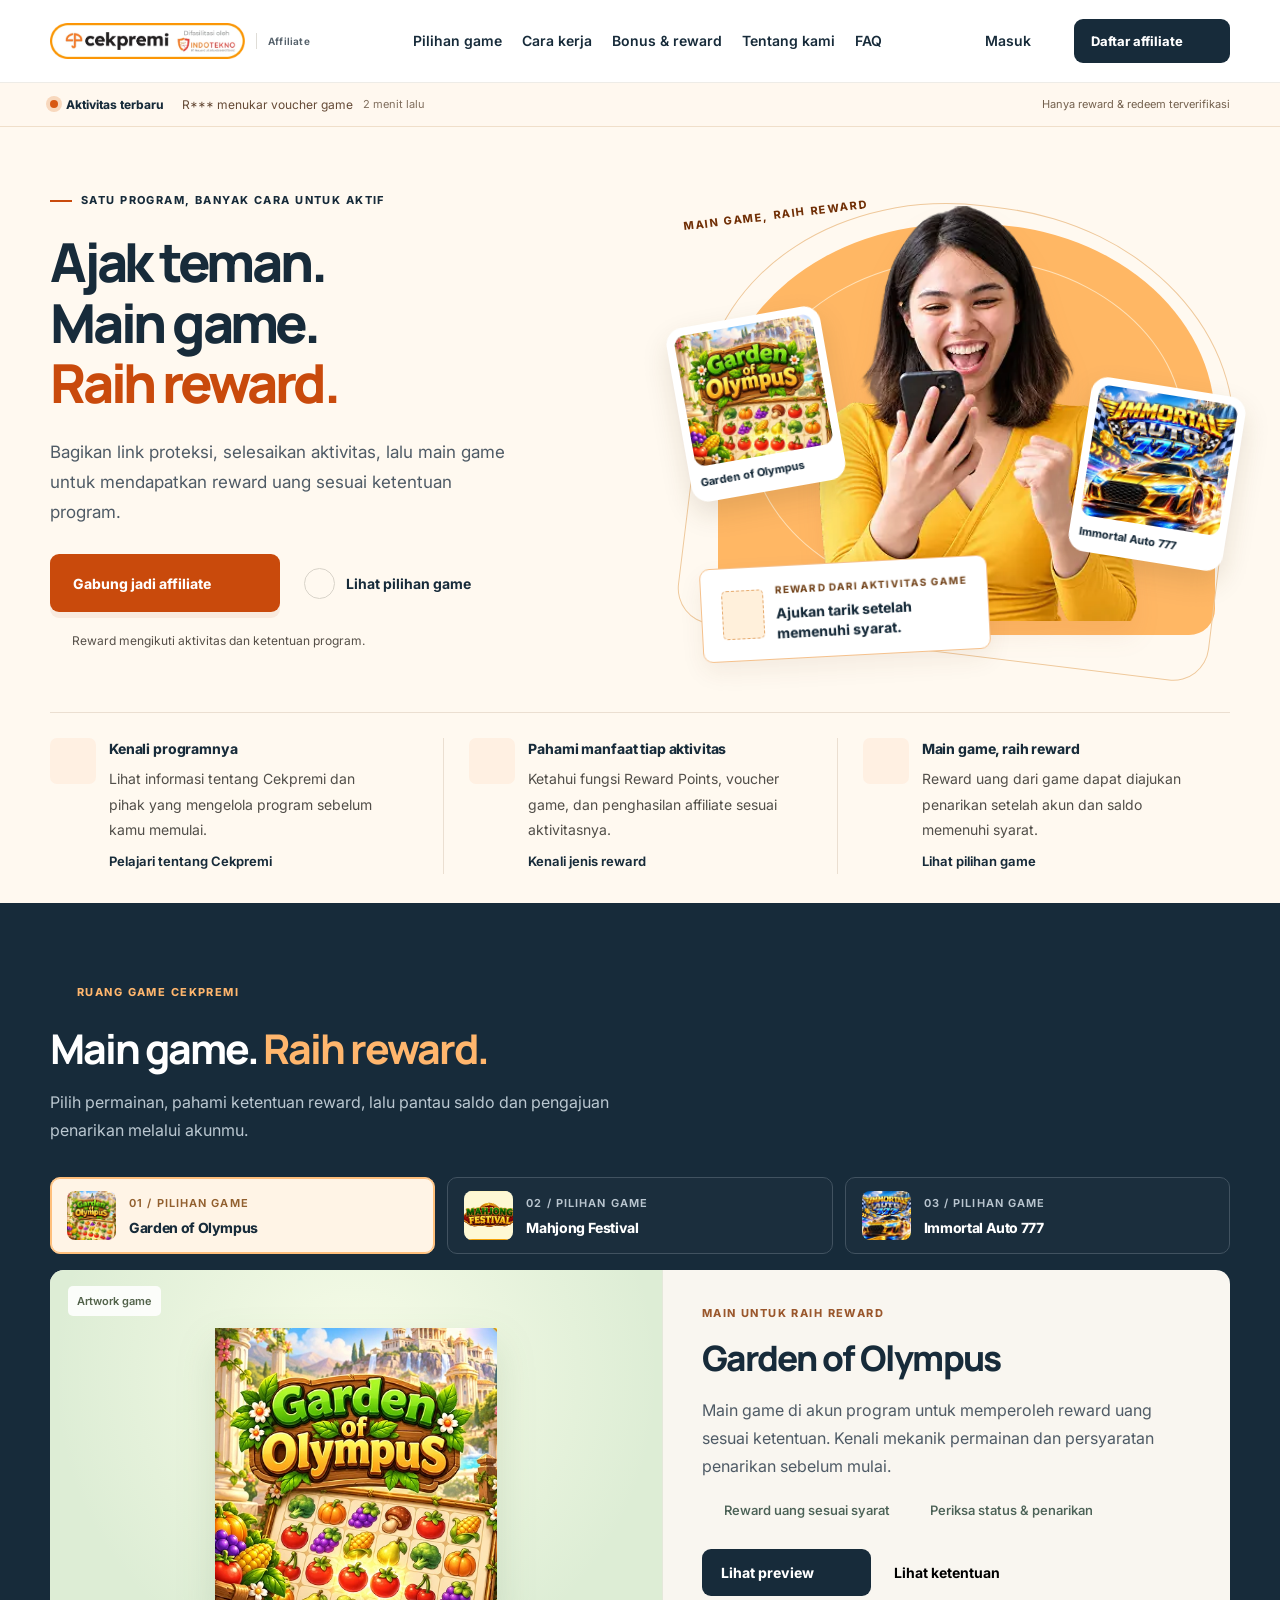
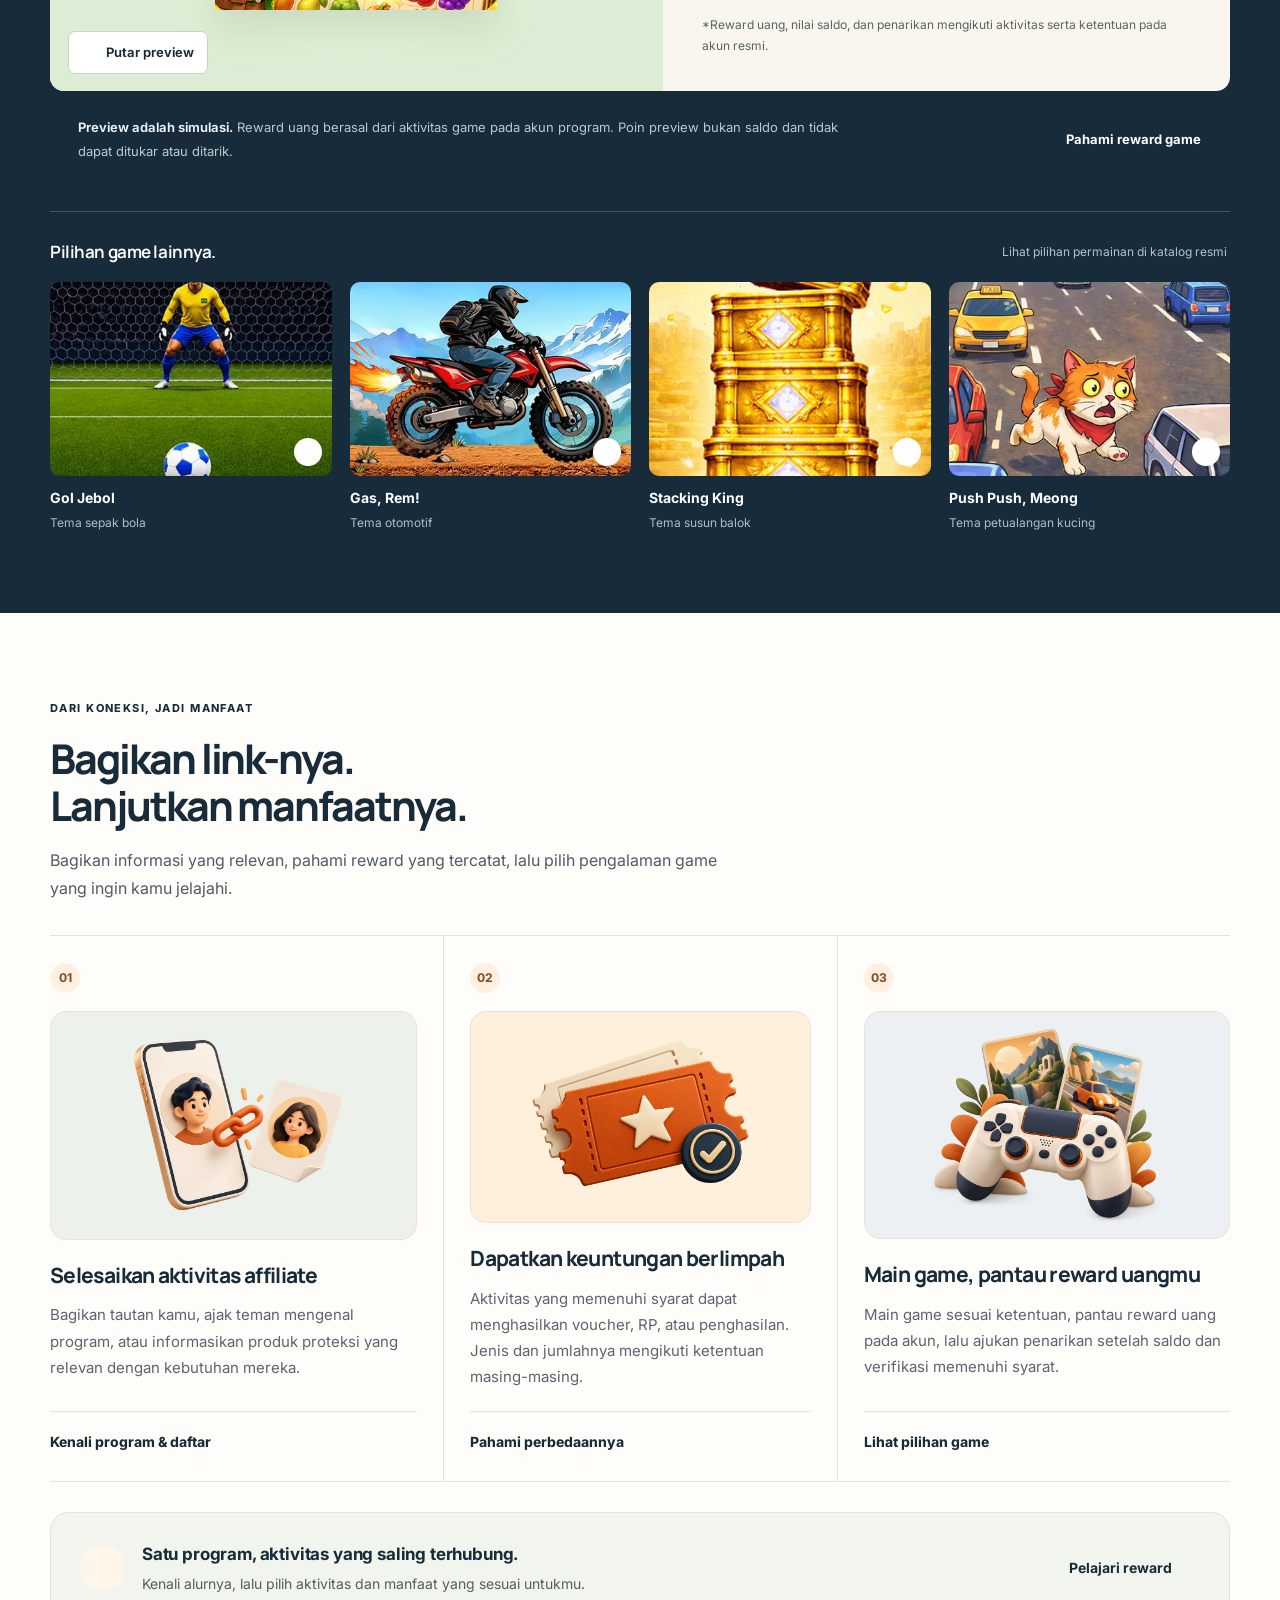
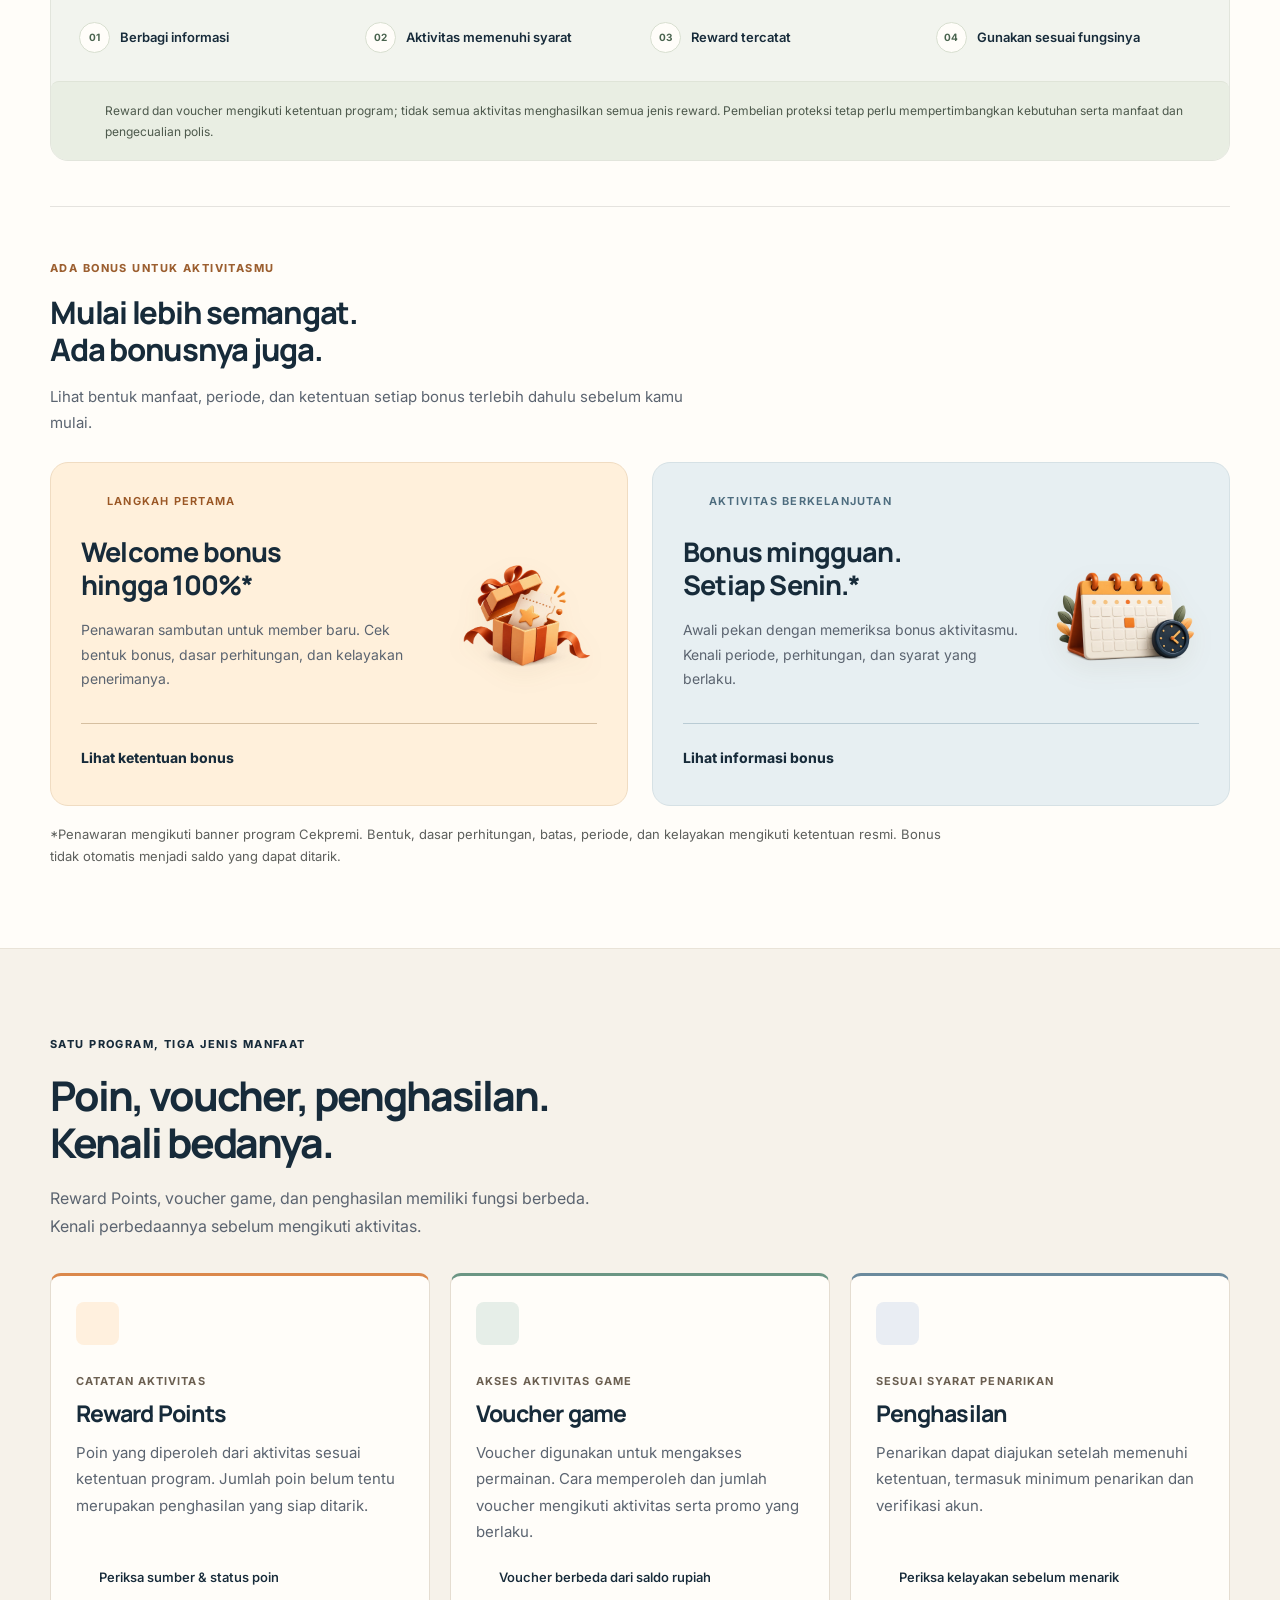
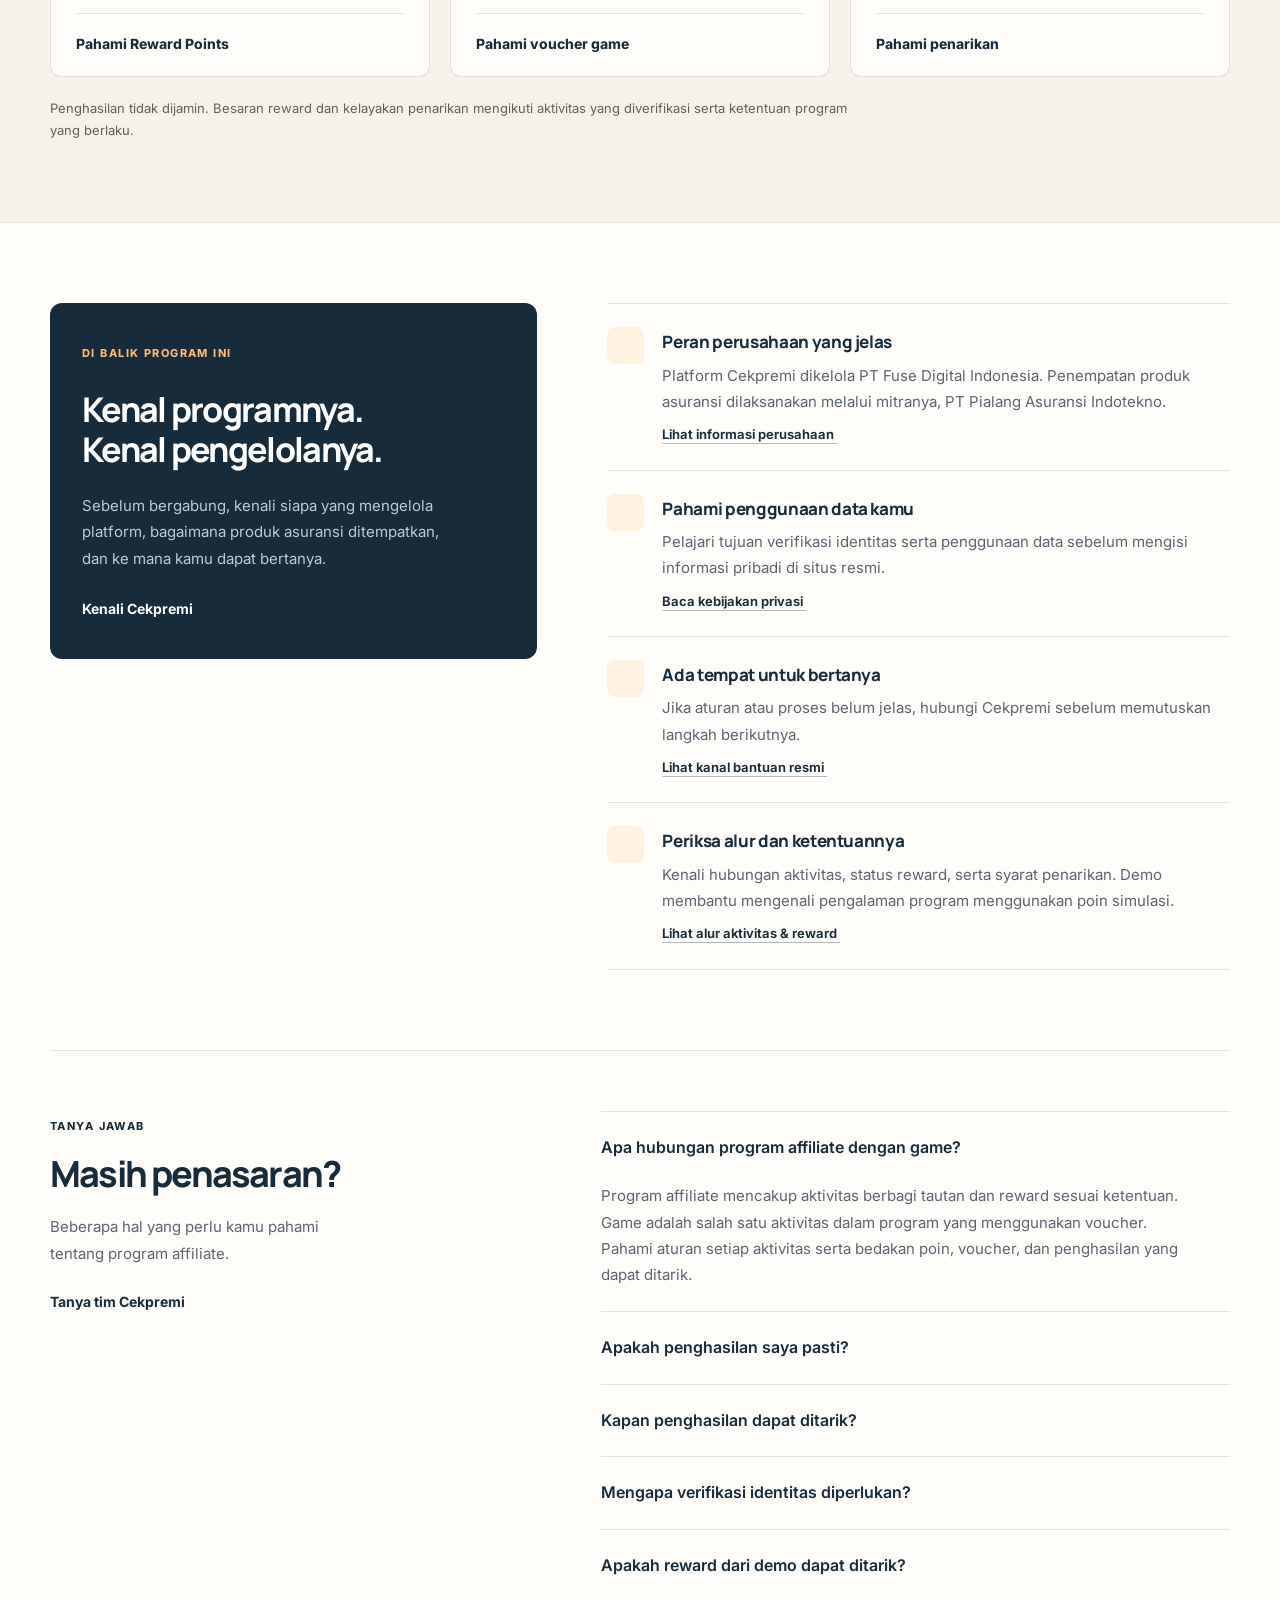
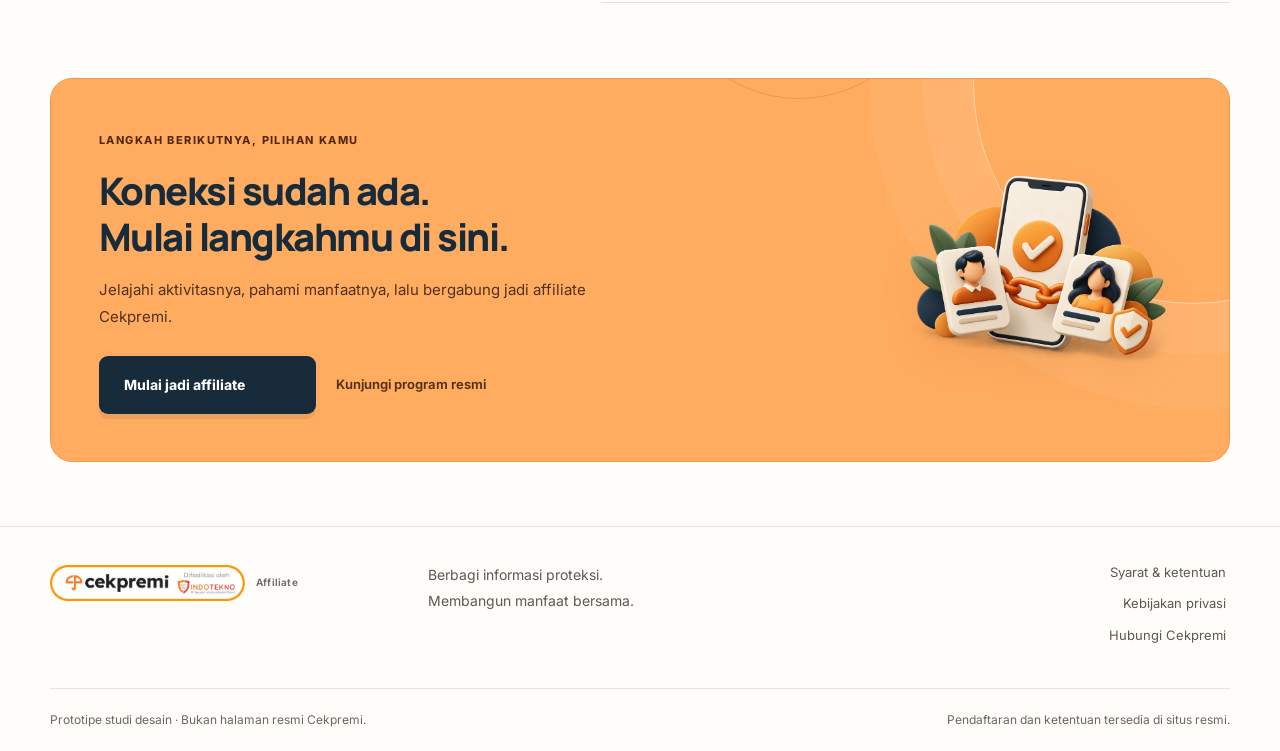
==== commit ddf720a4: "Update game descriptions for clarity and consistency; enhance CSS for improved layout and readabilit" ====
--- a/index.html
+++ b/index.html
@@ -4,8 +4,8 @@
   <meta charset="utf-8">
   <meta name="viewport" content="width=device-width, initial-scale=1">
   <meta name="theme-color" content="#172b3a">
-  <meta name="description" content="Jelajahi game Cekpremi Affiliate, coba demo, dan pahami hubungan aktivitas affiliate, voucher, poin, serta penghasilan.">
-  <title>Cekpremi Affiliate — Ajak teman, temukan serunya</title>
+  <meta name="description" content="Main game di Cekpremi Affiliate, raih reward uang sesuai ketentuan, dan pahami proses penarikannya.">
+  <title>Cekpremi Affiliate — Main game, raih reward</title>
   <link rel="icon" href="assets/favicon.svg" type="image/svg+xml">
   <link rel="preconnect" href="https://fonts.googleapis.com">
   <link rel="preconnect" href="https://fonts.gstatic.com" crossorigin>
@@ -51,31 +51,31 @@
       <div class="container hero-grid">
         <div class="hero-copy">
           <span class="eyebrow"><span class="eyebrow-line"></span> SATU PROGRAM, BANYAK CARA UNTUK AKTIF</span>
-          <h1 id="hero-title">Ajak teman.<br>Kumpulkan reward.<br><span class="accent-word">Temukan serunya.</span></h1>
-          <p class="hero-lead">Bagikan link proteksi ke orang terdekat. Dapatkan reward dari aktivitas affiliate, lalu jelajahi game untuk mengisi waktu luang.</p>
+          <h1 id="hero-title">Ajak teman.<br>Main game.<br><span class="accent-word">Raih reward.</span></h1>
+          <p class="hero-lead">Bagikan link proteksi, selesaikan aktivitas, lalu main game untuk mendapatkan reward uang sesuai ketentuan program.</p>
           <div class="hero-actions"><button class="button button-orange" type="button" data-open="registration">Gabung jadi affiliate <i class="icon hgi-stroke hgi-arrow-right-02" aria-hidden="true"></i></button><a class="text-link" href="#games"><span class="round-play" aria-hidden="true"><i class="hgi-stroke hgi-play"></i></span>Lihat pilihan game</a></div>
           <p class="hero-note"><i class="icon small hgi-stroke hgi-file-02" aria-hidden="true"></i>Reward mengikuti aktivitas dan ketentuan program.</p>
         </div>
         <div class="hero-art campaign-art" aria-label="Game dan aktivitas dalam program Cekpremi Affiliate">
           <div class="hero-orbit" aria-hidden="true"></div>
-          <span class="hero-art-label">ADA SERUNYA DI SINI</span>
+          <span class="hero-art-label">MAIN GAME, RAIH REWARD</span>
           <img class="member-portrait" src="assets/brand/member-portrait.webp" width="333" height="390" alt="Visual kampanye Cekpremi: perempuan memakai ponsel." fetchpriority="high">
           <div class="hero-game hero-game-garden"><img src="assets/games/garden-cover.webp" width="404" height="404" alt="Artwork Garden of Olympus"><span>Garden of Olympus</span></div>
           <div class="hero-game hero-game-auto"><img src="assets/games/immortal-cover.webp" width="404" height="404" alt="Artwork Immortal Auto 777"><span>Immortal Auto 777</span></div>
-          <div class="hero-voucher"><span class="hero-voucher-icon"><i class="icon hgi-stroke hgi-ticket-01" aria-hidden="true"></i></span><span><small>DARI AKTIVITAS AFFILIATE</small><strong>Voucher untuk<br>lanjut seru-seruan.</strong></span></div>
+          <div class="hero-voucher"><span class="hero-voucher-icon"><i class="icon hgi-stroke hgi-wallet-02" aria-hidden="true"></i></span><span><small>REWARD DARI AKTIVITAS GAME</small><strong>Ajukan tarik setelah<br>memenuhi syarat.</strong></span></div>
 
         </div>
       </div>
       <div class="container hero-principles program-summary" aria-label="Ringkasan program sebelum bergabung">
         <article><i class="icon hgi-stroke hgi-shield-02" aria-hidden="true"></i><div><strong>Kenali programnya</strong><p>Lihat informasi tentang Cekpremi dan pihak yang mengelola program sebelum kamu memulai.</p><a href="#kepercayaan">Pelajari tentang Cekpremi <span aria-hidden="true"><i class="inline-icon hgi-stroke hgi-square-arrow-up-right-02" aria-hidden="true"></i></span></a></div></article>
         <article><i class="icon hgi-stroke hgi-sparkles" aria-hidden="true"></i><div><strong>Pahami manfaat tiap aktivitas</strong><p>Ketahui fungsi Reward Points, voucher game, dan penghasilan affiliate sesuai aktivitasnya.</p><a href="#reward">Kenali jenis reward <span aria-hidden="true"><i class="inline-icon hgi-stroke hgi-square-arrow-up-right-02" aria-hidden="true"></i></span></a></div></article>
-        <article><i class="icon hgi-stroke hgi-game-controller-03" aria-hidden="true"></i><div><strong>Jelajahi game lebih dulu</strong><p>Lihat preview permainan atau buka katalog demo sebelum menentukan pilihanmu.</p><a href="#games">Jelajahi pilihan game <span aria-hidden="true"><i class="inline-icon hgi-stroke hgi-square-arrow-up-right-02" aria-hidden="true"></i></span></a></div></article>
+        <article><i class="icon hgi-stroke hgi-game-controller-03" aria-hidden="true"></i><div><strong>Main game, raih reward</strong><p>Reward uang dari game dapat diajukan penarikan setelah akun dan saldo memenuhi syarat.</p><a href="#games">Lihat pilihan game <span aria-hidden="true"><i class="inline-icon hgi-stroke hgi-square-arrow-up-right-02" aria-hidden="true"></i></span></a></div></article>
       </div>
     </section>
 
     <section id="games" class="section games-section" aria-labelledby="games-title">
       <div class="container">
-        <div class="section-heading split-heading"><div><span class="eyebrow"><i class="icon small hgi-stroke hgi-game-controller-03" aria-hidden="true"></i> RUANG GAME CEKPREMI</span><h2 id="games-title">Waktu luang?<br><span>Pilih serunya.</span></h2></div><p>Dari taman penuh warna sampai dunia otomotif. Lihat preview-nya, temukan yang cocok buat kamu.</p></div>
+        <div class="section-heading split-heading"><div><span class="eyebrow"><i class="icon small hgi-stroke hgi-game-controller-03" aria-hidden="true"></i> RUANG GAME CEKPREMI</span><h2 id="games-title">Main game. <span>Raih reward.</span></h2></div><p>Pilih permainan, pahami ketentuan reward, lalu pantau saldo dan pengajuan penarikan melalui akunmu.</p></div>
         <div class="game-picker" role="tablist" aria-label="Pilih game unggulan">
           <button type="button" id="game-tab-garden" class="game-choice" role="tab" aria-selected="true" aria-controls="featured-game" data-game="garden"><img src="assets/games/garden-cover.webp" alt="" width="58" height="58"><span><small>01 / PILIHAN GAME</small><strong>Garden of Olympus</strong></span><span class="choice-arrow" aria-hidden="true"><i class="inline-icon hgi-stroke hgi-square-arrow-up-right-02" aria-hidden="true"></i></span></button>
           <button type="button" id="game-tab-mahjong" class="game-choice" role="tab" aria-selected="false" aria-controls="featured-game" tabindex="-1" data-game="mahjong"><img src="assets/games/mahjong-cover.webp" alt="" width="58" height="58"><span><small>02 / PILIHAN GAME</small><strong>Mahjong Festival</strong></span><span class="choice-arrow" aria-hidden="true"><i class="inline-icon hgi-stroke hgi-square-arrow-up-right-02" aria-hidden="true"></i></span></button>
@@ -83,11 +83,11 @@
         </div>
         <article id="featured-game" class="featured-game" role="tabpanel" aria-labelledby="game-tab-garden" tabindex="0">
           <div class="game-visual"><span id="preview-status" class="visual-badge">Artwork game</span><img id="featured-game-image" src="assets/games/garden-cover.webp" alt="Artwork asli Garden of Olympus dari katalog Cekpremi." width="800" height="419" loading="lazy"><button id="preview-toggle" type="button" class="preview-toggle" aria-pressed="false"><i class="icon small hgi-stroke hgi-game-controller-03" aria-hidden="true"></i><span>Putar preview</span></button></div>
-          <div class="featured-copy"><span class="eyebrow">JELAJAHI SEBELUM MULAI</span><h3 id="featured-game-title">Garden of Olympus</h3><p id="featured-game-description">Jelajahi permainan bertema taman dan simbol buah. Kenali mekanik, penggunaan voucher, serta ketentuan reward pada demo resmi.</p><div class="game-facts"><span><i class="icon small hgi-stroke hgi-ticket-01" aria-hidden="true"></i>Mulai 1 voucher*</span><span><i class="icon small hgi-stroke hgi-game-controller-03" aria-hidden="true"></i>Tersedia demo</span></div><div class="featured-actions"><button class="button button-dark" type="button" data-demo>Coba demo <i class="icon small hgi-stroke hgi-arrow-right-02" aria-hidden="true"></i></button><button class="text-link" type="button" data-game-details>Lihat detail <span aria-hidden="true"><i class="inline-icon hgi-stroke hgi-square-arrow-up-right-02" aria-hidden="true"></i></span></button></div><p class="game-fineprint">*Jumlah minimum mengikuti katalog demo. Periksa ketentuan terbaru sebelum bermain.</p></div>
+          <div class="featured-copy"><span class="eyebrow">MAIN UNTUK RAIH REWARD</span><h3 id="featured-game-title">Garden of Olympus</h3><p id="featured-game-description">Main game di akun program untuk memperoleh reward uang sesuai ketentuan. Kenali mekanik permainan dan persyaratan penarikan sebelum mulai.</p><div class="game-facts"><span><i class="icon small hgi-stroke hgi-wallet-02" aria-hidden="true"></i>Reward uang sesuai syarat</span><span><i class="icon small hgi-stroke hgi-file-02" aria-hidden="true"></i>Periksa status &amp; penarikan</span></div><div class="featured-actions"><button class="button button-dark" type="button" data-demo>Lihat preview <i class="icon small hgi-stroke hgi-arrow-right-02" aria-hidden="true"></i></button><button class="text-link" type="button" data-game-details>Lihat ketentuan <span aria-hidden="true"><i class="inline-icon hgi-stroke hgi-square-arrow-up-right-02" aria-hidden="true"></i></span></button></div><p class="game-fineprint">*Reward uang, nilai saldo, dan penarikan mengikuti aktivitas serta ketentuan pada akun resmi.</p></div>
         </article>
-        <div class="demo-disclosure"><i class="icon small hgi-stroke hgi-file-02" aria-hidden="true"></i><p><strong>Demo adalah simulasi.</strong> Voucher dan poin demo bukan saldo penghasilan. Poin demo tidak dapat ditukar atau ditarik.</p><button class="text-link" type="button" data-open="game">Pahami demo <i class="icon small hgi-stroke hgi-arrow-right-02" aria-hidden="true"></i></button></div>
+        <div class="demo-disclosure"><i class="icon small hgi-stroke hgi-file-02" aria-hidden="true"></i><p><strong>Preview adalah simulasi.</strong> Reward uang berasal dari aktivitas game pada akun program. Poin preview bukan saldo dan tidak dapat ditukar atau ditarik.</p><button class="text-link" type="button" data-open="game">Pahami reward game <i class="icon small hgi-stroke hgi-arrow-right-02" aria-hidden="true"></i></button></div>
         <div class="game-library">
-          <div class="library-heading"><h3>Masih ada serunya yang lain.</h3><span>Pilihan lain di katalog demo resmi <i class="inline-icon hgi-stroke hgi-square-arrow-up-right-02" aria-hidden="true"></i></span></div>
+          <div class="library-heading"><h3>Pilihan game lainnya.</h3><span>Lihat pilihan permainan di katalog resmi <i class="inline-icon hgi-stroke hgi-square-arrow-up-right-02" aria-hidden="true"></i></span></div>
           <div class="library-grid">
             <a class="library-game" href="https://www.cekpremi.com/affiliate/dashboard/dm/games/pjdklzX/Public-Page?x=pjdklzX&amp;project=Public-Page" target="_blank" rel="noopener noreferrer" aria-label="Lihat Gol Jebol di katalog demo resmi (tab baru)"><div class="library-game-art"><img src="assets/games/gol-cover.webp" width="404" height="404" loading="lazy" alt="Artwork Gol Jebol"><span class="library-arrow" aria-hidden="true"><i class="inline-icon hgi-stroke hgi-square-arrow-up-right-02" aria-hidden="true"></i></span></div><strong>Gol Jebol</strong><small>Tema sepak bola</small></a>
             <a class="library-game" href="https://www.cekpremi.com/affiliate/dashboard/dm/games/pjdklzX/Public-Page?x=pjdklzX&amp;project=Public-Page" target="_blank" rel="noopener noreferrer" aria-label="Lihat Gas, Rem! di katalog demo resmi (tab baru)"><div class="library-game-art"><img src="assets/games/gas-cover.webp" width="404" height="404" loading="lazy" alt="Artwork Gas, Rem!"><span class="library-arrow" aria-hidden="true"><i class="inline-icon hgi-stroke hgi-square-arrow-up-right-02" aria-hidden="true"></i></span></div><strong>Gas, Rem!</strong><small>Tema otomotif</small></a>
@@ -104,7 +104,7 @@
         <div class="activity-flow">
           <article class="activity-card"><div class="activity-top"><span class="step-number">01</span><span class="activity-icon"><i class="icon hgi-stroke hgi-link-01" aria-hidden="true"></i></span></div><div class="activity-scene scene-share"><img class="activity-illustration" src="assets/illustrations/activity-share.webp" width="1448" height="1086" loading="lazy" decoding="async" alt="Ilustrasi dua profil yang terhubung melalui tautan affiliate"></div><h3>Selesaikan aktivitas affiliate</h3><p>Bagikan tautan kamu, ajak teman mengenal program, atau informasikan produk proteksi yang relevan dengan kebutuhan mereka.</p><div class="activity-tags"><span>Bagikan tautan</span><span>Ajak teman</span><span>Informasikan proteksi</span></div><button class="card-link" type="button" data-open="registration">Kenali program &amp; daftar <i class="icon small hgi-stroke hgi-arrow-right-02" aria-hidden="true"></i></button></article>
           <article class="activity-card"><div class="activity-top"><span class="step-number">02</span><span class="activity-icon"><i class="icon hgi-stroke hgi-sparkles" aria-hidden="true"></i></span></div><div class="activity-scene scene-voucher"><img class="activity-illustration" src="assets/illustrations/activity-voucher.webp" width="1448" height="1086" loading="lazy" decoding="async" alt="Ilustrasi voucher aktivitas dengan tanda verifikasi"></div><h3>Dapatkan keuntungan berlimpah</h3><p>Aktivitas yang memenuhi syarat dapat menghasilkan voucher, RP, atau penghasilan. Jenis dan jumlahnya mengikuti ketentuan masing-masing.</p><div class="activity-tags"><span>Voucher game</span><span>Reward Points</span><span>Penghasilan affiliate</span></div><a class="card-link" href="#reward">Pahami perbedaannya <i class="icon small hgi-stroke hgi-arrow-right-02" aria-hidden="true"></i></a></article>
-          <article class="activity-card"><div class="activity-top"><span class="step-number">03</span><span class="activity-icon"><i class="icon hgi-stroke hgi-game-controller-03" aria-hidden="true"></i></span></div><div class="activity-scene scene-games"><img class="activity-illustration" src="assets/illustrations/activity-play.webp" width="1448" height="1086" loading="lazy" decoding="async" alt="Ilustrasi controller dan pilihan permainan"></div><h3>Makin aktif, keuntungan makin bertambah</h3><p>Lanjutkan aktivitas yang relevan, gunakan voucher sesuai fungsi, lalu pantau status poin dan kelayakan penarikan melalui akun kamu.</p><div class="activity-tags"><span>Jelajahi game</span><span>Pantau progres</span><span>Periksa penarikan</span></div><a class="card-link" href="#games">Temukan game pilihanmu <i class="icon small hgi-stroke hgi-arrow-right-02" aria-hidden="true"></i></a></article>
+          <article class="activity-card"><div class="activity-top"><span class="step-number">03</span><span class="activity-icon"><i class="icon hgi-stroke hgi-game-controller-03" aria-hidden="true"></i></span></div><div class="activity-scene scene-games"><img class="activity-illustration" src="assets/illustrations/activity-play.webp" width="1448" height="1086" loading="lazy" decoding="async" alt="Ilustrasi controller dan pilihan permainan"></div><h3>Main game, pantau reward uangmu</h3><p>Main game sesuai ketentuan, pantau reward uang pada akun, lalu ajukan penarikan setelah saldo dan verifikasi memenuhi syarat.</p><div class="activity-tags"><span>Main game</span><span>Pantau saldo</span><span>Ajukan penarikan</span></div><a class="card-link" href="#games">Lihat pilihan game <i class="icon small hgi-stroke hgi-arrow-right-02" aria-hidden="true"></i></a></article>
         </div>
         <div class="benefit-summary">
           <div class="benefit-cycle"><i class="cycle-symbol hgi-stroke hgi-reload" aria-hidden="true"></i><div><strong>Satu program, aktivitas yang saling terhubung.</strong><p>Kenali alurnya, lalu pilih aktivitas dan manfaat yang sesuai untukmu.</p></div><a class="text-link" href="#reward">Pelajari reward <i class="icon small hgi-stroke hgi-arrow-right-02" aria-hidden="true"></i></a></div>
@@ -163,14 +163,14 @@
 
   <footer class="site-footer"><div class="container"><div class="footer-top"><a class="brand" href="#" aria-label="Cekpremi Affiliate, kembali ke atas"><img class="brand-logo" src="assets/brand/cekpremi-logo.webp" width="519" height="96" alt="Cekpremi, difasilitasi oleh Indotekno"><span class="brand-program">Affiliate</span></a><p>Berbagi informasi proteksi.<br>Membangun manfaat bersama.</p><div class="footer-links"><a href="https://www.cekpremi.com/syarat-ketentuan" target="_blank" rel="noopener noreferrer">Syarat &amp; ketentuan <span aria-hidden="true"><i class="inline-icon hgi-stroke hgi-square-arrow-up-right-02" aria-hidden="true"></i></span></a><a href="https://www.cekpremi.com/kebijakan-privasi" target="_blank" rel="noopener noreferrer">Kebijakan privasi <span aria-hidden="true"><i class="inline-icon hgi-stroke hgi-square-arrow-up-right-02" aria-hidden="true"></i></span></a><a href="https://www.cekpremi.com/kontak" target="_blank" rel="noopener noreferrer">Hubungi Cekpremi <span aria-hidden="true"><i class="inline-icon hgi-stroke hgi-square-arrow-up-right-02" aria-hidden="true"></i></span></a></div></div><div class="footer-bottom"><span>Prototipe studi desain · Bukan halaman resmi Cekpremi.</span><span>Pendaftaran dan ketentuan tersedia di situs resmi.</span></div></div></footer>
 
-  <aside class="mobile-conversion" aria-label="Bergabung dengan program affiliate"><div><strong>Cekpremi Affiliate</strong><small>Berbagi manfaat, temukan serunya.</small></div><button class="button button-orange" type="button" data-open="registration">Gabung sekarang <i class="icon small hgi-stroke hgi-arrow-right-02" aria-hidden="true"></i></button></aside>
+  <aside class="mobile-conversion" aria-label="Bergabung dengan program affiliate"><div><strong>Cekpremi Affiliate</strong><small>Main game, raih reward.</small></div><button class="button button-orange" type="button" data-open="registration">Gabung sekarang <i class="icon small hgi-stroke hgi-arrow-right-02" aria-hidden="true"></i></button></aside>
 
   <dialog id="reward-dialog" class="modal" aria-labelledby="reward-dialog-title"><div class="modal-top"><span class="eyebrow">PAHAMI SEBELUM MENGGUNAKAN</span><button class="modal-close" type="button" data-close aria-label="Tutup penjelasan reward"><i class="hgi-stroke hgi-cancel-01" aria-hidden="true"></i></button></div><h2 id="reward-dialog-title">Tentang reward</h2><div class="reward-tabs" role="tablist" aria-label="Jenis reward"><button id="tab-points" type="button" role="tab" aria-selected="true" aria-controls="reward-panel" data-tab="points">Poin</button><button id="tab-voucher" type="button" role="tab" aria-selected="false" aria-controls="reward-panel" tabindex="-1" data-tab="voucher">Voucher</button><button id="tab-income" type="button" role="tab" aria-selected="false" aria-controls="reward-panel" tabindex="-1" data-tab="income">Penghasilan</button></div><div id="reward-panel" class="reward-panel" role="tabpanel" aria-labelledby="tab-points" tabindex="0"></div><a class="button button-dark modal-full-button" href="https://www.cekpremi.com/affiliate/home?x=pjdklzX" target="_blank" rel="noopener noreferrer">Periksa ketentuan di Cekpremi <i class="icon small hgi-stroke hgi-square-arrow-up-right-02" aria-hidden="true"></i></a><p class="modal-note">Nilai dan status reward mengikuti ketentuan yang ditampilkan pada akun resmi kamu.</p></dialog>
 
   <dialog id="registration-dialog" class="modal" aria-labelledby="registration-title"><div class="modal-top"><span class="eyebrow">LANJUT KE SITUS RESMI</span><button class="modal-close" type="button" data-close aria-label="Tutup informasi pendaftaran"><i class="hgi-stroke hgi-cancel-01" aria-hidden="true"></i></button></div><span class="dialog-feature-icon"><i class="icon hgi-stroke hgi-link-01" aria-hidden="true"></i></span><h2 id="registration-title">Langkah pertama,<br>kenali ketentuannya.</h2><p>Kamu akan melanjutkan pendaftaran di situs resmi Cekpremi. Pelajari ketentuan program dan kebijakan privasi sebelum memberikan data pribadi.</p><ul class="dialog-checklist"><li><i class="icon small hgi-stroke hgi-tick-02" aria-hidden="true"></i>Pahami aktivitas dan cara memperoleh reward</li><li><i class="icon small hgi-stroke hgi-tick-02" aria-hidden="true"></i>Periksa syarat penggunaan serta penarikan</li><li><i class="icon small hgi-stroke hgi-tick-02" aria-hidden="true"></i>Baca ketentuan penggunaan data pribadi</li></ul><a class="button button-orange modal-full-button" href="https://www.cekpremi.com/login-from-cp?x=pjdklzX" target="_blank" rel="noopener noreferrer">Lanjut ke Cekpremi <i class="icon small hgi-stroke hgi-square-arrow-up-right-02" aria-hidden="true"></i></a><p class="modal-note">Membuka cekpremi.com di tab baru. Tidak ada data yang diminta pada prototipe ini.</p></dialog>
 
-  <dialog id="game-dialog" class="modal" aria-labelledby="game-title"><div class="modal-top"><span class="eyebrow">TENTANG GAME &amp; DEMO</span><button class="modal-close" type="button" data-close aria-label="Tutup informasi demo"><i class="hgi-stroke hgi-cancel-01" aria-hidden="true"></i></button></div><span class="dialog-feature-icon"><i class="icon hgi-stroke hgi-game-controller-03" aria-hidden="true"></i></span><h2 id="game-title">Kenali aktivitasnya.<br>Pahami reward-nya.</h2><p>Aktivitas game dalam program menggunakan voucher. Sebelum bermain, periksa jumlah voucher yang digunakan, mekanik permainan, serta ketentuan reward.</p><div class="info-box"><strong>Demo adalah simulasi.</strong><p>Voucher dan poin demo bukan saldo penghasilan. Poin yang diperoleh pada demo tidak dapat dipakai, ditukar, atau ditarik.</p></div><p class="modal-note">Aturan demo dan program sesungguhnya dapat berbeda. Gunakan informasi terbaru pada situs resmi sebagai rujukan.</p><button class="button button-dark modal-full-button" type="button" data-close>Saya mengerti <i class="icon small hgi-stroke hgi-tick-02" aria-hidden="true"></i></button></dialog>
-  <dialog id="game-detail-dialog" class="modal" aria-labelledby="game-detail-title"><div class="modal-top"><span class="eyebrow">KENALI GAME PILIHAN KAMU</span><button class="modal-close" type="button" data-close aria-label="Tutup detail game"><i class="hgi-stroke hgi-cancel-01" aria-hidden="true"></i></button></div><img id="game-detail-cover" class="detail-cover" src="assets/games/garden-cover.webp" width="80" height="80" alt=""><h2 id="game-detail-title">Garden of Olympus</h2><p id="game-detail-description"></p><ul class="dialog-checklist"><li><i class="icon small hgi-stroke hgi-ticket-01" aria-hidden="true"></i>Minimum pada katalog demo: 1 voucher. Periksa ketentuan terbaru pada game yang dipilih.</li><li><i class="icon small hgi-stroke hgi-file-02" aria-hidden="true"></i>Baca mekanik, aturan penggunaan voucher, serta ketentuan perolehan poin sebelum bermain.</li></ul><div class="info-box"><strong>Kamu akan membuka katalog demo resmi.</strong><p>Pilih game yang ingin dicoba di katalog tersebut. Voucher dan poin demo adalah simulasi; poin demo tidak dapat ditukar atau ditarik.</p></div><a class="button button-dark modal-full-button demo-destination" href="https://www.cekpremi.com/affiliate/dashboard/dm/games/pjdklzX/Public-Page?x=pjdklzX&amp;project=Public-Page" target="_blank" rel="noopener noreferrer">Buka katalog demo <i class="icon small hgi-stroke hgi-square-arrow-up-right-02" aria-hidden="true"></i></a></dialog>
+  <dialog id="game-dialog" class="modal" aria-labelledby="game-title"><div class="modal-top"><span class="eyebrow">TENTANG GAME &amp; REWARD</span><button class="modal-close" type="button" data-close aria-label="Tutup informasi game"><i class="hgi-stroke hgi-cancel-01" aria-hidden="true"></i></button></div><span class="dialog-feature-icon"><i class="icon hgi-stroke hgi-game-controller-03" aria-hidden="true"></i></span><h2 id="game-title">Main game.<br>Pantau reward-nya.</h2><p>Game pada akun program dapat menghasilkan reward uang sesuai ketentuan. Sebelum bermain, periksa mekanik permainan, saldo, dan syarat penarikannya.</p><div class="info-box"><strong>Preview adalah simulasi.</strong><p>Reward uang tercatat dari aktivitas game pada akun program. Poin yang diperoleh saat preview tidak dapat dipakai, ditukar, atau ditarik.</p></div><p class="modal-note">Nilai reward, status saldo, dan syarat penarikan mengikuti informasi terbaru pada akun resmi.</p><button class="button button-dark modal-full-button" type="button" data-close>Saya mengerti <i class="icon small hgi-stroke hgi-tick-02" aria-hidden="true"></i></button></dialog>
+  <dialog id="game-detail-dialog" class="modal" aria-labelledby="game-detail-title"><div class="modal-top"><span class="eyebrow">KENALI GAME PILIHAN KAMU</span><button class="modal-close" type="button" data-close aria-label="Tutup detail game"><i class="hgi-stroke hgi-cancel-01" aria-hidden="true"></i></button></div><img id="game-detail-cover" class="detail-cover" src="assets/games/garden-cover.webp" width="80" height="80" alt=""><h2 id="game-detail-title">Garden of Olympus</h2><p id="game-detail-description"></p><ul class="dialog-checklist"><li><i class="icon small hgi-stroke hgi-wallet-02" aria-hidden="true"></i>Game dapat menghasilkan reward uang sesuai aktivitas dan ketentuan yang berlaku.</li><li><i class="icon small hgi-stroke hgi-file-02" aria-hidden="true"></i>Periksa mekanik permainan, status saldo, serta syarat penarikan sebelum mulai.</li></ul><div class="info-box"><strong>Kamu akan membuka katalog game resmi.</strong><p>Pilih game yang ingin dimainkan pada akun program. Preview hanya simulasi dan tidak menghasilkan saldo yang dapat ditarik.</p></div><a class="button button-dark modal-full-button demo-destination" href="https://www.cekpremi.com/affiliate/dashboard/dm/games/pjdklzX/Public-Page?x=pjdklzX&amp;project=Public-Page" target="_blank" rel="noopener noreferrer">Buka katalog game <i class="icon small hgi-stroke hgi-square-arrow-up-right-02" aria-hidden="true"></i></a></dialog>
   <dialog id="welcome-dialog" class="modal offer-dialog" aria-labelledby="welcome-title"><div class="modal-top"><span class="eyebrow">SEBELUM MENGIKUTI PENAWARAN</span><button class="modal-close" type="button" data-close aria-label="Tutup bonus sambutan"><i class="hgi-stroke hgi-cancel-01" aria-hidden="true"></i></button></div><span class="dialog-feature-icon"><i class="icon hgi-stroke hgi-sparkles" aria-hidden="true"></i></span><h2 id="welcome-title">Pahami bonus<br>sambutan kamu.</h2><p>Halaman program Cekpremi menyebut welcome bonus hingga 100%. Untuk memahami manfaatnya, periksa dasar persentase dan ketentuan penawaran yang berlaku.</p><dl class="offer-checklist"><div><dt>Dasar &amp; bentuk bonus</dt><dd>100% dihitung dari nilai apa? Apakah bonus berupa poin, voucher, atau manfaat lain?</dd></div><div><dt>Syarat &amp; batas</dt><dd>Siapa yang berhak, aktivitas apa yang diperlukan, dan berapa maksimum bonusnya?</dd></div><div><dt>Periode &amp; penggunaan</dt><dd>Kapan bonus berlaku, bagaimana cara klaim, dan apa syarat penggunaannya?</dd></div></dl><div class="info-box"><strong>Rincian penawaran perlu diperiksa.</strong><p>Penjelasan ini tidak menetapkan besaran atau syarat bonus. Konfirmasikan ketentuannya melalui situs atau tim Cekpremi sebelum mengikuti penawaran.</p></div><a class="button button-dark modal-full-button" href="https://www.cekpremi.com/affiliate/home?x=pjdklzX" target="_blank" rel="noopener noreferrer">Lihat penawaran resmi <i class="icon small hgi-stroke hgi-square-arrow-up-right-02" aria-hidden="true"></i></a><a class="offer-help" href="https://www.cekpremi.com/kontak" target="_blank" rel="noopener noreferrer">Tanyakan ketentuan kepada Cekpremi <i class="inline-icon hgi-stroke hgi-square-arrow-up-right-02" aria-hidden="true"></i></a></dialog>
   <dialog id="weekly-dialog" class="modal offer-dialog" aria-labelledby="weekly-title"><div class="modal-top"><span class="eyebrow">KENALI PERIODE DAN PERSYARATANNYA</span><button class="modal-close" type="button" data-close aria-label="Tutup bonus mingguan"><i class="hgi-stroke hgi-cancel-01" aria-hidden="true"></i></button></div><span class="dialog-feature-icon"><i class="icon hgi-stroke hgi-file-02" aria-hidden="true"></i></span><h2 id="weekly-title">Pahami bonus<br>mingguan kamu.</h2><p>Halaman program menyebut bonus mingguan setiap Senin. Periksa aktivitas yang dihitung, arti jadwal tersebut, dan syarat penerima bonus.</p><dl class="offer-checklist"><div><dt>Aktivitas &amp; periode</dt><dd>Aktivitas apa yang dihitung dan kapan periode perhitungannya dimulai serta berakhir?</dd></div><div><dt>Perhitungan &amp; kelayakan</dt><dd>Bagaimana bonus dihitung, apa bentuknya, dan apakah ada batas atau syarat penerima?</dd></div><div><dt>Jadwal &amp; klaim</dt><dd>Apakah Senin adalah waktu perhitungan, pemberian, atau klaim? Apakah ada langkah tambahan?</dd></div></dl><div class="info-box"><strong>Jadwal tidak berarti bonus otomatis.</strong><p>Besaran, kelayakan, dan cara memperoleh bonus mengikuti aturan program. Periksa ketentuan terbaru sebelum merencanakan aktivitas kamu.</p></div><a class="button button-dark modal-full-button" href="https://www.cekpremi.com/affiliate/home?x=pjdklzX" target="_blank" rel="noopener noreferrer">Lihat penawaran resmi <i class="icon small hgi-stroke hgi-square-arrow-up-right-02" aria-hidden="true"></i></a><a class="offer-help" href="https://www.cekpremi.com/kontak" target="_blank" rel="noopener noreferrer">Tanyakan ketentuan kepada Cekpremi <i class="inline-icon hgi-stroke hgi-square-arrow-up-right-02" aria-hidden="true"></i></a></dialog>
 </body>
--- a/refinements.css
+++ b/refinements.css
@@ -46,6 +46,11 @@
 /* Keep supporting copy with its heading instead of splitting the reading flow. */
 .how-section .split-heading,.offers-heading{display:block}
 .how-section .split-heading>p,.offers-heading>p{max-width:670px;margin-top:16px;padding-bottom:0}
+
+/* Keep the game value proposition in one reading flow: label, title, then supporting copy. */
+.games-section .split-heading{display:block}
+.games-section .split-heading>p{max-width:560px;margin-top:16px;padding-bottom:0}
+.games-section #games-title{white-space:nowrap}
 
 /* A complete summary with a readable sequence and its conditions attached. */
 .benefit-summary{margin-top:30px;overflow:hidden;border:1px solid #e2e5dc;border-radius:18px;background:#f2f4ee}
@@ -106,6 +111,8 @@
  .activity-update p{gap:7px;font-size:11px}.activity-update time{font-size:10px}
  .activity-update-note{display:none}
  .how-section .split-heading>p,.offers-heading>p{margin-top:14px}
+ .games-section .split-heading>p{margin-top:14px}
+ .games-section #games-title{font-size:24px;letter-spacing:-.04em}
  .activity-scene{aspect-ratio:16/9;padding:12px 22px;max-height:240px}
  .activity-scene .activity-illustration{max-height:none}
  .benefit-summary{margin-top:18px;border-radius:16px}
